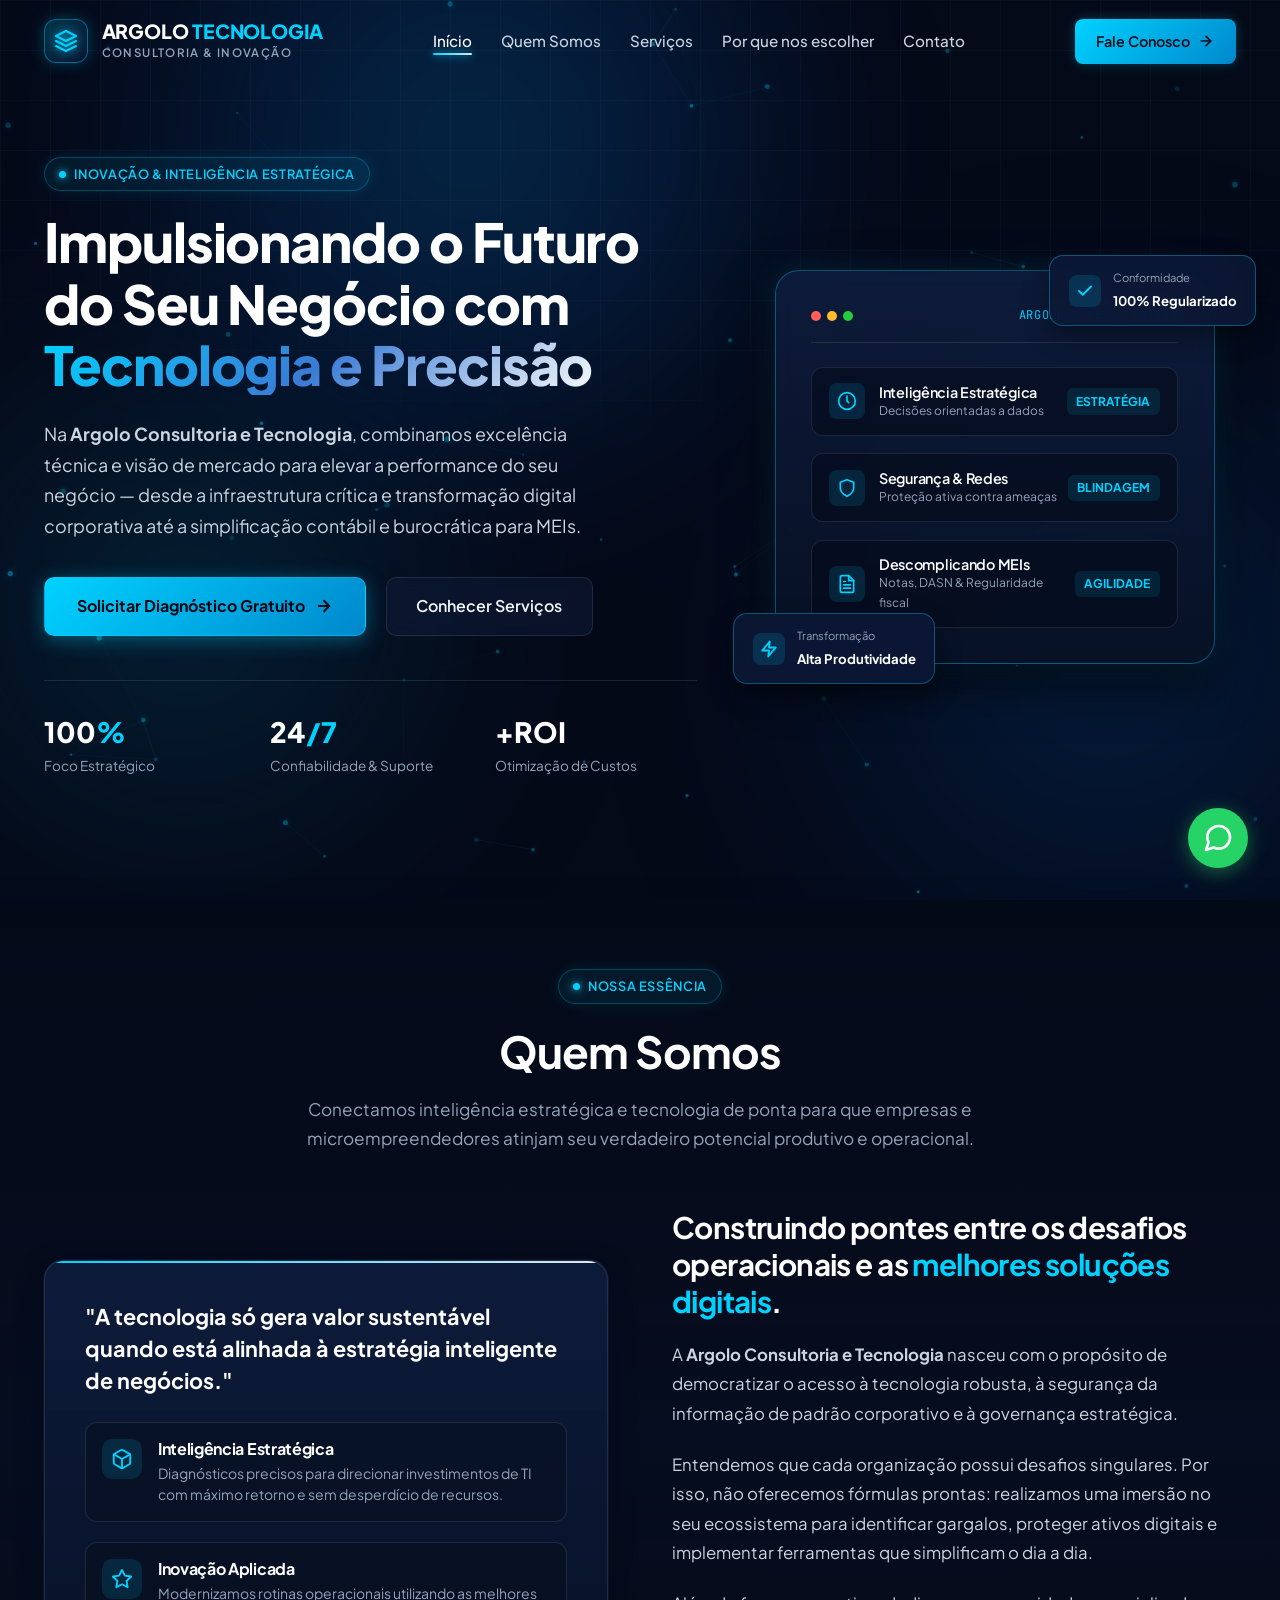
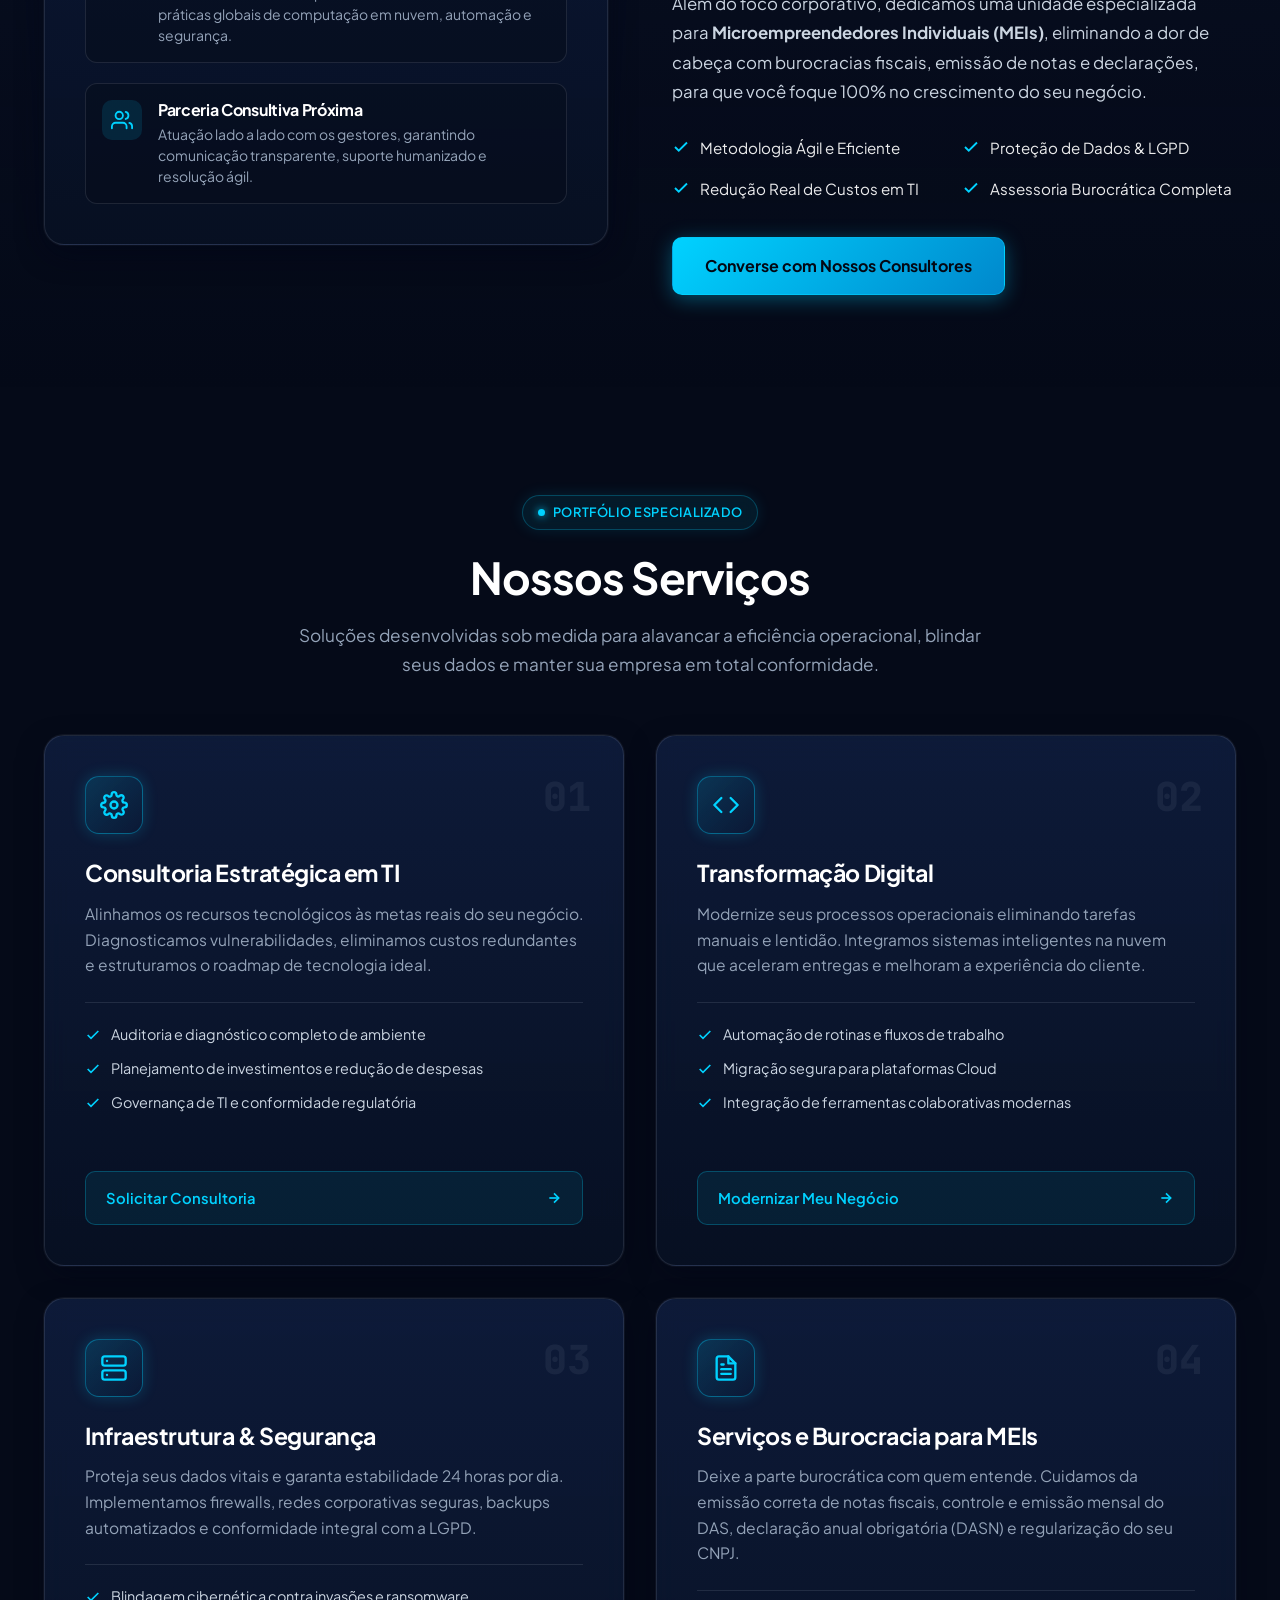
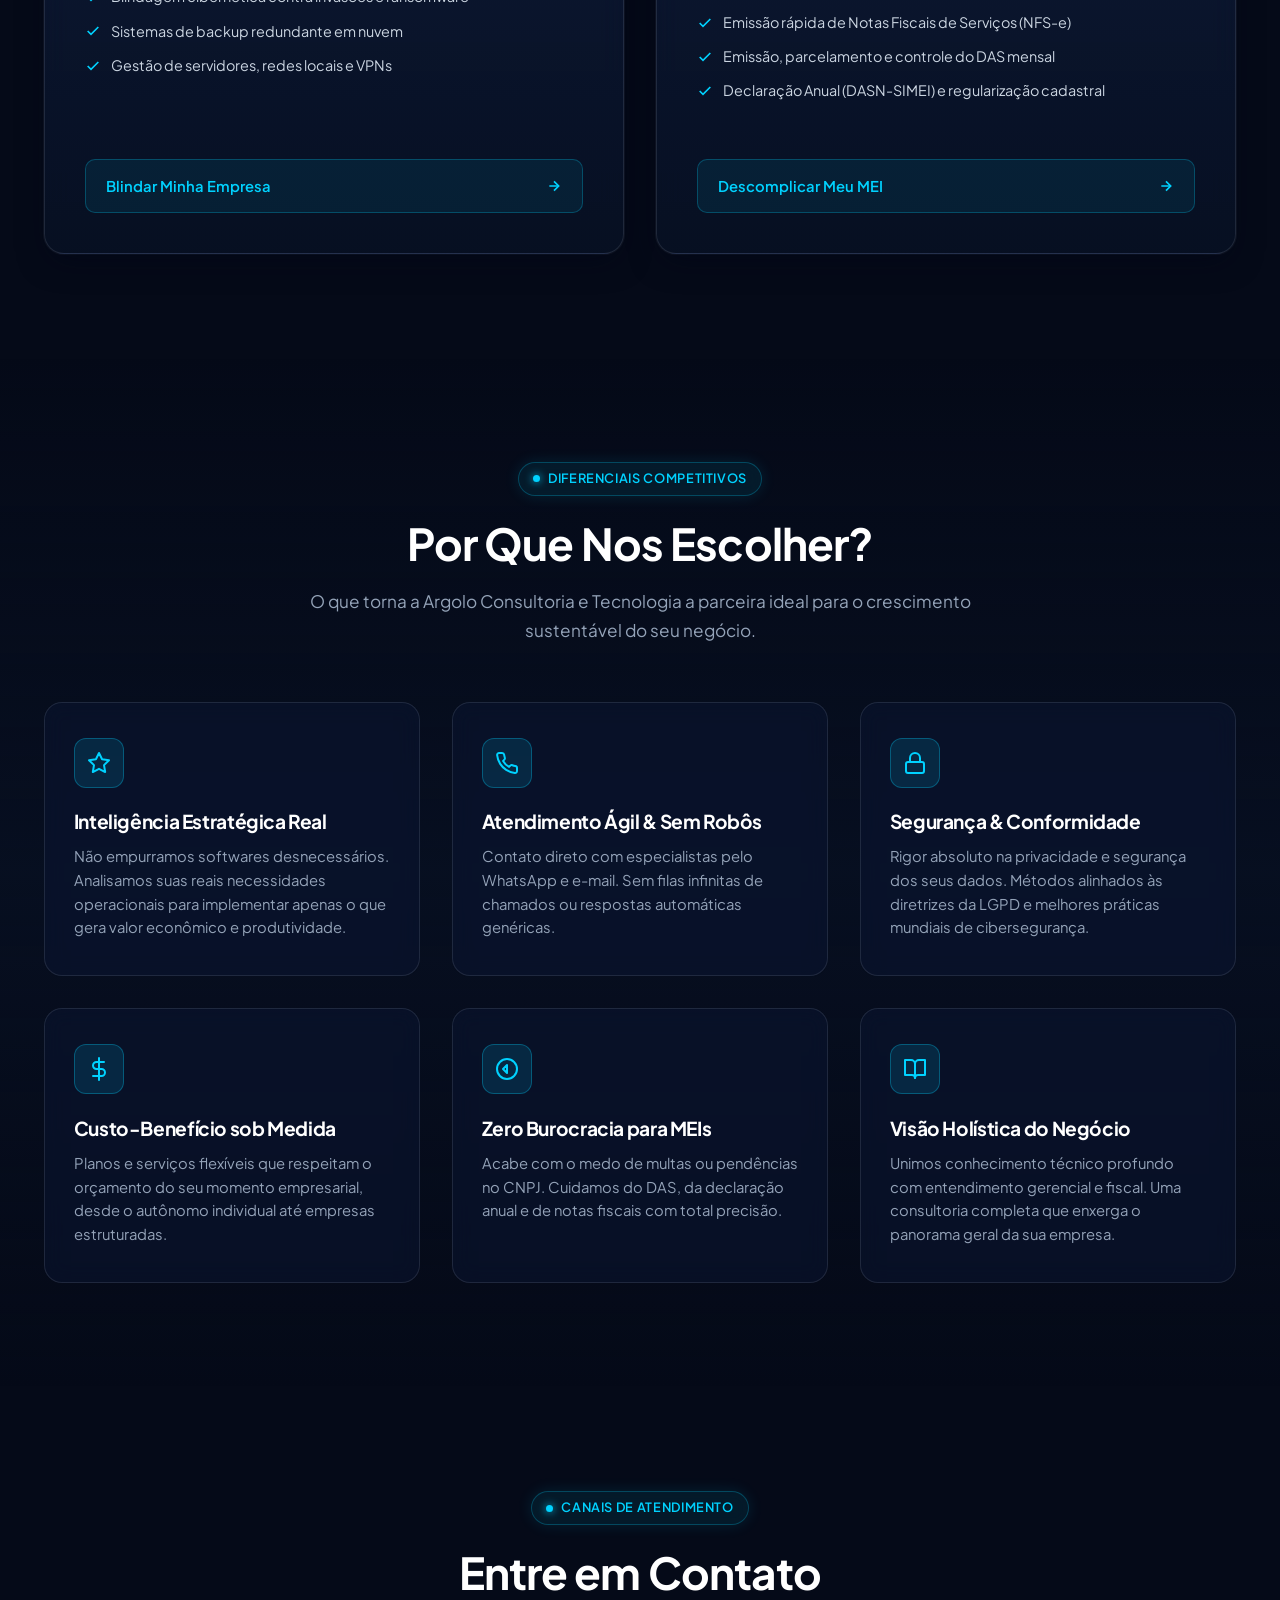
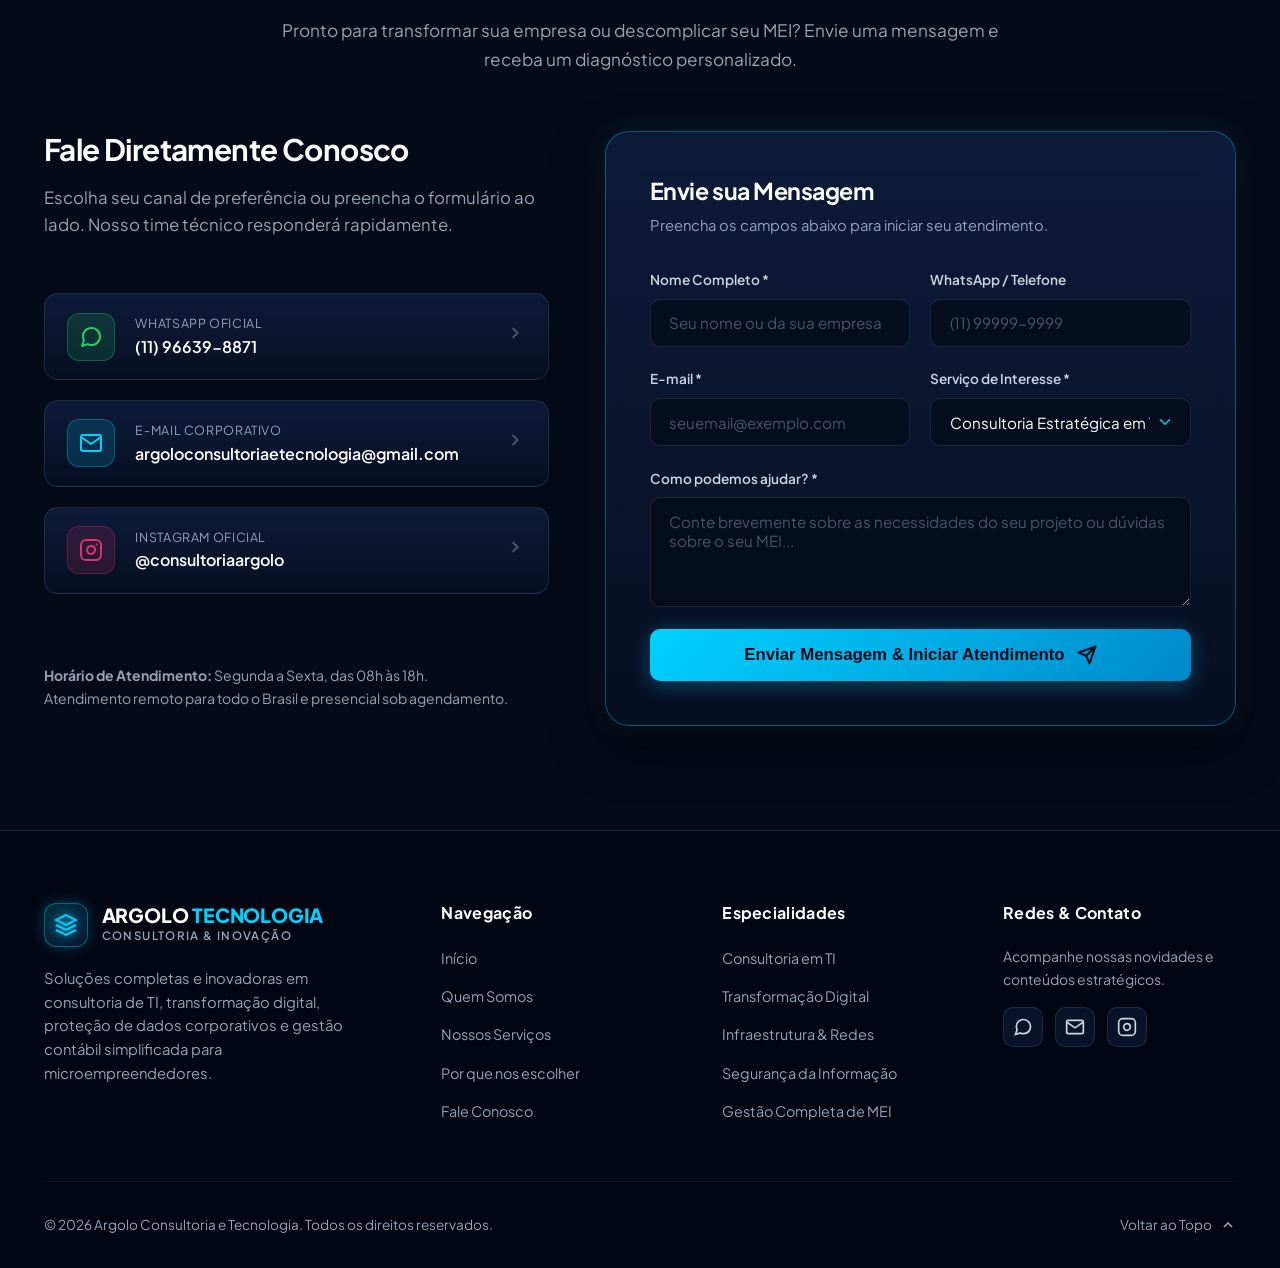
==== index.html @ 8b271895 "Primeira versao do site Argolo" ====
<!DOCTYPE html>
<html lang="pt-BR">
<head>
  <meta charset="UTF-8" />
  <meta name="viewport" content="width=device-width, initial-scale=1.0" />
  <meta http-equiv="X-UA-Compatible" content="ie=edge" />

  <!-- Primary Meta Tags -->
  <title>Argolo Consultoria e Tecnologia | Inovação e Inteligência Estratégica</title>
  <meta name="title" content="Argolo Consultoria e Tecnologia | Inovação e Inteligência Estratégica" />
  <meta name="description" content="Consultoria estratégica em TI, Transformação Digital, Infraestrutura & Segurança e Gestão Completa para MEIs. Soluções tecnológicas de alta performance." />
  <meta name="keywords" content="Argolo Consultoria, Consultoria TI, Transformação Digital, Segurança da Informação, Burocracia MEI, DAS MEI, Emissão de Notas MEI, Suporte TI" />
  <meta name="author" content="Argolo Consultoria e Tecnologia" />
  <meta name="robots" content="index, follow" />

  <!-- Open Graph / Facebook / WhatsApp -->
  <meta property="og:type" content="website" />
  <meta property="og:url" content="https://argoloconsultoria.com.br/" />
  <meta property="og:title" content="Argolo Consultoria e Tecnologia | Inovação e Inteligência Estratégica" />
  <meta property="og:description" content="Soluções inteligentes em TI, segurança, modernização de processos e assessoria para MEIs." />
  <meta property="og:image" content="https://images.unsplash.com/photo-1504384308090-c894fdcc538d?auto=format&fit=crop&w=1200&q=80" />

  <!-- Google Fonts -->
  <link rel="preconnect" href="https://fonts.googleapis.com" />
  <link rel="preconnect" href="https://fonts.gstatic.com" crossorigin />
  <link href="https://fonts.googleapis.com/css2?family=Plus+Jakarta+Sans:wght@300;400;500;600;700;800&family=JetBrains+Mono:wght@400;600&display=swap" rel="stylesheet" />

  <!-- Stylesheet -->
  <link rel="stylesheet" href="css/style.css" />
</head>
<body>

  <!-- Ambient Dynamic Lighting & Interactive Tech Grid -->
  <div class="ambient-bg" aria-hidden="true">
    <div class="ambient-grid"></div>
    <div class="glow-orb glow-orb-1"></div>
    <div class="glow-orb glow-orb-2"></div>
    <div class="glow-orb glow-orb-3"></div>
  </div>

  <!-- Interactive Particles Canvas -->
  <canvas id="tech-canvas" aria-hidden="true"></canvas>

  <!-- ==========================================================================
       Header & Navigation Bar
       ========================================================================== -->
  <header class="site-header" id="header">
    <div class="container nav-container">
      <!-- Brand Logo -->
      <a href="#inicio" class="logo" aria-label="Argolo Consultoria e Tecnologia - Página Inicial">
        <div class="logo-icon-wrapper">
          <svg viewBox="0 0 24 24" fill="none" stroke="currentColor" stroke-width="2" stroke-linecap="round" stroke-linejoin="round">
            <polygon points="12 2 2 7 12 12 22 7 12 2"></polygon>
            <polyline points="2 17 12 22 22 17"></polyline>
            <polyline points="2 12 12 17 22 12"></polyline>
          </svg>
        </div>
        <div class="logo-text-group">
          <span class="logo-title">ARGOLO <span>TECNOLOGIA</span></span>
          <span class="logo-subtitle">Consultoria & Inovação</span>
        </div>
      </a>

      <!-- Desktop & Mobile Navigation Links -->
      <nav aria-label="Navegação Principal">
        <ul class="nav-menu">
          <li><a href="#inicio" class="nav-link active">Início</a></li>
          <li><a href="#quem-somos" class="nav-link">Quem Somos</a></li>
          <li><a href="#servicos" class="nav-link">Serviços</a></li>
          <li><a href="#diferenciais" class="nav-link">Por que nos escolher</a></li>
          <li><a href="#contato" class="nav-link">Contato</a></li>
        </ul>
      </nav>

      <!-- CTA Button in Header -->
      <a href="#contato" class="nav-cta-btn">
        <span>Fale Conosco</span>
        <svg width="16" height="16" viewBox="0 0 24 24" fill="none" stroke="currentColor" stroke-width="2.5" stroke-linecap="round" stroke-linejoin="round">
          <line x1="5" y1="12" x2="19" y2="12"></line>
          <polyline points="12 5 19 12 12 19"></polyline>
        </svg>
      </a>

      <!-- Mobile Hamburger Button -->
      <button class="mobile-toggle" aria-label="Abrir Menu de Navegação" aria-expanded="false">
        <span></span>
        <span></span>
        <span></span>
      </button>
    </div>
  </header>

  <!-- ==========================================================================
       Hero Section
       ========================================================================== -->
  <section class="hero-section" id="inicio">
    <div class="container hero-grid">
      <div class="hero-content reveal">
        <div class="badge">
          <span class="badge-dot"></span>
          <span>Inovação & Inteligência Estratégica</span>
        </div>

        <h1 class="hero-title">
          Impulsionando o Futuro do Seu Negócio com <span class="gradient-text">Tecnologia e Precisão</span>
        </h1>

        <p class="hero-subtitle">
          Na <strong>Argolo Consultoria e Tecnologia</strong>, combinamos excelência técnica e visão de mercado para elevar a performance do seu negócio — desde a infraestrutura crítica e transformação digital corporativa até a simplificação contábil e burocrática para MEIs.
        </p>

        <div class="hero-actions">
          <a href="#contato" class="btn-primary">
            <span>Solicitar Diagnóstico Gratuito</span>
            <svg width="18" height="18" viewBox="0 0 24 24" fill="none" stroke="currentColor" stroke-width="2.5" stroke-linecap="round" stroke-linejoin="round">
              <line x1="5" y1="12" x2="19" y2="12"></line>
              <polyline points="12 5 19 12 12 19"></polyline>
            </svg>
          </a>

          <a href="#servicos" class="btn-secondary">
            <span>Conhecer Serviços</span>
          </a>
        </div>

        <!-- Trust Stats -->
        <div class="hero-stats">
          <div class="stat-item">
            <div class="stat-number">100<span>%</span></div>
            <div class="stat-label">Foco Estratégico</div>
          </div>
          <div class="stat-item">
            <div class="stat-number">24<span>/7</span></div>
            <div class="stat-label">Confiabilidade & Suporte</div>
          </div>
          <div class="stat-item">
            <div class="stat-number">+ROI<span></span></div>
            <div class="stat-label">Otimização de Custos</div>
          </div>
        </div>
      </div>

      <!-- Hero Visual 3D Tech Hologram Card -->
      <div class="hero-visual reveal reveal-delay-2">
        <div class="tech-card-showcase">
          <div class="showcase-header">
            <div class="window-dots">
              <span class="dot-red"></span>
              <span class="dot-yellow"></span>
              <span class="dot-green"></span>
            </div>
            <span class="terminal-title">argolo-core :: active</span>
          </div>

          <div class="showcase-body">
            <!-- Metric 1 -->
            <div class="tech-metric-pill">
              <div class="metric-left">
                <div class="metric-icon">
                  <svg width="20" height="20" viewBox="0 0 24 24" fill="none" stroke="currentColor" stroke-width="2" stroke-linecap="round" stroke-linejoin="round">
                    <circle cx="12" cy="12" r="10"></circle>
                    <polyline points="12 6 12 12 14 14"></polyline>
                  </svg>
                </div>
                <div class="metric-text">
                  <h4>Inteligência Estratégica</h4>
                  <p>Decisões orientadas a dados</p>
                </div>
              </div>
              <span class="metric-tag">ESTRATÉGIA</span>
            </div>

            <!-- Metric 2 -->
            <div class="tech-metric-pill">
              <div class="metric-left">
                <div class="metric-icon">
                  <svg width="20" height="20" viewBox="0 0 24 24" fill="none" stroke="currentColor" stroke-width="2" stroke-linecap="round" stroke-linejoin="round">
                    <path d="M12 22s8-4 8-10V5l-8-3-8 3v7c0 6 8 10 8 10z"></path>
                  </svg>
                </div>
                <div class="metric-text">
                  <h4>Segurança & Redes</h4>
                  <p>Proteção ativa contra ameaças</p>
                </div>
              </div>
              <span class="metric-tag">BLINDAGEM</span>
            </div>

            <!-- Metric 3 -->
            <div class="tech-metric-pill">
              <div class="metric-left">
                <div class="metric-icon">
                  <svg width="20" height="20" viewBox="0 0 24 24" fill="none" stroke="currentColor" stroke-width="2" stroke-linecap="round" stroke-linejoin="round">
                    <path d="M14 2H6a2 2 0 0 0-2 2v16a2 2 0 0 0 2 2h12a2 2 0 0 0 2-2V8z"></path>
                    <polyline points="14 2 14 8 20 8"></polyline>
                    <line x1="16" y1="13" x2="8" y2="13"></line>
                    <line x1="16" y1="17" x2="8" y2="17"></line>
                    <polyline points="10 9 9 9 8 9"></polyline>
                  </svg>
                </div>
                <div class="metric-text">
                  <h4>Descomplicando MEIs</h4>
                  <p>Notas, DASN & Regularidade fiscal</p>
                </div>
              </div>
              <span class="metric-tag">AGILIDADE</span>
            </div>
          </div>
        </div>

        <!-- Floating Badges -->
        <div class="floating-badge floating-badge-1">
          <div class="fb-icon">
            <svg width="18" height="18" viewBox="0 0 24 24" fill="none" stroke="currentColor" stroke-width="2.5" stroke-linecap="round" stroke-linejoin="round">
              <polyline points="20 6 9 17 4 12"></polyline>
            </svg>
          </div>
          <div class="fb-content">
            <p>Conformidade</p>
            <strong>100% Regularizado</strong>
          </div>
        </div>

        <div class="floating-badge floating-badge-2">
          <div class="fb-icon">
            <svg width="18" height="18" viewBox="0 0 24 24" fill="none" stroke="currentColor" stroke-width="2.5" stroke-linecap="round" stroke-linejoin="round">
              <polygon points="13 2 3 14 12 14 11 22 21 10 12 10 13 2"></polygon>
            </svg>
          </div>
          <div class="fb-content">
            <p>Transformação</p>
            <strong>Alta Produtividade</strong>
          </div>
        </div>
      </div>
    </div>
  </section>

  <!-- ==========================================================================
       Section: Quem Somos
       ========================================================================== -->
  <section class="about-section" id="quem-somos">
    <div class="container">
      <div class="section-header reveal">
        <div class="badge">
          <span class="badge-dot"></span>
          <span>Nossa Essência</span>
        </div>
        <h2 class="section-title">Quem Somos</h2>
        <p class="section-desc">
          Conectamos inteligência estratégica e tecnologia de ponta para que empresas e microempreendedores atinjam seu verdadeiro potencial produtivo e operacional.
        </p>
      </div>

      <div class="about-grid">
        <div class="about-visual reveal">
          <div class="about-card-main">
            <p class="about-quote">
              "A tecnologia só gera valor sustentável quando está alinhada à estratégia inteligente de negócios."
            </p>
            <div class="about-pillars">
              <div class="pillar-item">
                <div class="pillar-icon">
                  <svg width="22" height="22" viewBox="0 0 24 24" fill="none" stroke="currentColor" stroke-width="2" stroke-linecap="round" stroke-linejoin="round">
                    <path d="M21 16V8a2 2 0 0 0-1-1.73l-7-4a2 2 0 0 0-2 0l-7 4A2 2 0 0 0 3 8v8a2 2 0 0 0 1 1.73l7 4a2 2 0 0 0 2 0l7-4A2 2 0 0 0 21 16z"></path>
                    <polyline points="3.27 6.96 12 12.01 20.73 6.96"></polyline>
                    <line x1="12" y1="22.08" x2="12" y2="12"></line>
                  </svg>
                </div>
                <div class="pillar-content">
                  <h4>Inteligência Estratégica</h4>
                  <p>Diagnósticos precisos para direcionar investimentos de TI com máximo retorno e sem desperdício de recursos.</p>
                </div>
              </div>

              <div class="pillar-item">
                <div class="pillar-icon">
                  <svg width="22" height="22" viewBox="0 0 24 24" fill="none" stroke="currentColor" stroke-width="2" stroke-linecap="round" stroke-linejoin="round">
                    <polygon points="12 2 15.09 8.26 22 9.27 17 14.14 18.18 21.02 12 17.77 5.82 21.02 7 14.14 2 9.27 8.91 8.26 12 2"></polygon>
                  </svg>
                </div>
                <div class="pillar-content">
                  <h4>Inovação Aplicada</h4>
                  <p>Modernizamos rotinas operacionais utilizando as melhores práticas globais de computação em nuvem, automação e segurança.</p>
                </div>
              </div>

              <div class="pillar-item">
                <div class="pillar-icon">
                  <svg width="22" height="22" viewBox="0 0 24 24" fill="none" stroke="currentColor" stroke-width="2" stroke-linecap="round" stroke-linejoin="round">
                    <path d="M17 21v-2a4 4 0 0 0-4-4H5a4 4 0 0 0-4 4v2"></path>
                    <circle cx="9" cy="7" r="4"></circle>
                    <path d="M23 21v-2a4 4 0 0 0-3-3.87"></path>
                    <path d="M16 3.13a4 4 0 0 1 0 7.75"></path>
                  </svg>
                </div>
                <div class="pillar-content">
                  <h4>Parceria Consultiva Próxima</h4>
                  <p>Atuação lado a lado com os gestores, garantindo comunicação transparente, suporte humanizado e resolução ágil.</p>
                </div>
              </div>
            </div>
          </div>
        </div>

        <div class="about-text reveal reveal-delay-2">
          <h3 style="font-size: 1.85rem; margin-bottom: 1.25rem;">
            Construindo pontes entre os desafios operacionais e as <span class="cyan-text">melhores soluções digitais</span>.
          </h3>
          <p>
            A <strong>Argolo Consultoria e Tecnologia</strong> nasceu com o propósito de democratizar o acesso à tecnologia robusta, à segurança da informação de padrão corporativo e à governança estratégica.
          </p>
          <p>
            Entendemos que cada organização possui desafios singulares. Por isso, não oferecemos fórmulas prontas: realizamos uma imersão no seu ecossistema para identificar gargalos, proteger ativos digitais e implementar ferramentas que simplificam o dia a dia.
          </p>
          <p>
            Além do foco corporativo, dedicamos uma unidade especializada para <strong>Microempreendedores Individuais (MEIs)</strong>, eliminando a dor de cabeça com burocracias fiscais, emissão de notas e declarações, para que você foque 100% no crescimento do seu negócio.
          </p>

          <ul class="about-features-list">
            <li>
              <svg width="18" height="18" viewBox="0 0 24 24" fill="none" stroke="currentColor" stroke-width="2.5">
                <polyline points="20 6 9 17 4 12"></polyline>
              </svg>
              <span>Metodologia Ágil e Eficiente</span>
            </li>
            <li>
              <svg width="18" height="18" viewBox="0 0 24 24" fill="none" stroke="currentColor" stroke-width="2.5">
                <polyline points="20 6 9 17 4 12"></polyline>
              </svg>
              <span>Proteção de Dados & LGPD</span>
            </li>
            <li>
              <svg width="18" height="18" viewBox="0 0 24 24" fill="none" stroke="currentColor" stroke-width="2.5">
                <polyline points="20 6 9 17 4 12"></polyline>
              </svg>
              <span>Redução Real de Custos em TI</span>
            </li>
            <li>
              <svg width="18" height="18" viewBox="0 0 24 24" fill="none" stroke="currentColor" stroke-width="2.5">
                <polyline points="20 6 9 17 4 12"></polyline>
              </svg>
              <span>Assessoria Burocrática Completa</span>
            </li>
          </ul>

          <a href="#contato" class="btn-primary" style="display: inline-flex;">
            <span>Converse com Nossos Consultores</span>
          </a>
        </div>
      </div>
    </div>
  </section>

  <!-- ==========================================================================
       Section: Serviços (4 Cards)
       ========================================================================== -->
  <section class="services-section" id="servicos">
    <div class="container">
      <div class="section-header reveal">
        <div class="badge">
          <span class="badge-dot"></span>
          <span>Portfólio Especializado</span>
        </div>
        <h2 class="section-title">Nossos Serviços</h2>
        <p class="section-desc">
          Soluções desenvolvidas sob medida para alavancar a eficiência operacional, blindar seus dados e manter sua empresa em total conformidade.
        </p>
      </div>

      <div class="services-grid">
        <!-- Card 1: Consultoria Estratégica em TI -->
        <div class="service-card reveal reveal-delay-1">
          <div class="service-card-number">01</div>
          <div class="service-top">
            <div class="service-icon-box">
              <svg width="28" height="28" viewBox="0 0 24 24" fill="none" stroke="currentColor" stroke-width="2" stroke-linecap="round" stroke-linejoin="round">
                <circle cx="12" cy="12" r="3"></circle>
                <path d="M19.4 15a1.65 1.65 0 0 0 .33 1.82l.06.06a2 2 0 0 1 0 2.83 2 2 0 0 1-2.83 0l-.06-.06a1.65 1.65 0 0 0-1.82-.33 1.65 1.65 0 0 0-1 1.51V21a2 2 0 0 1-2 2 2 2 0 0 1-2-2v-.09A1.65 1.65 0 0 0 9 19.4a1.65 1.65 0 0 0-1.82.33l-.06.06a2 2 0 0 1-2.83 0 2 2 0 0 1 0-2.83l.06-.06a1.65 1.65 0 0 0 .33-1.82 1.65 1.65 0 0 0-1.51-1H3a2 2 0 0 1-2-2 2 2 0 0 1 2-2h.09A1.65 1.65 0 0 0 4.6 9a1.65 1.65 0 0 0-.33-1.82l-.06-.06a2 2 0 0 1 0-2.83 2 2 0 0 1 2.83 0l.06.06a1.65 1.65 0 0 0 1.82.33H9a1.65 1.65 0 0 0 1-1.51V3a2 2 0 0 1 2-2 2 2 0 0 1 2 2v.09a1.65 1.65 0 0 0 1 1.51 1.65 1.65 0 0 0 1.82-.33l.06-.06a2 2 0 0 1 2.83 0 2 2 0 0 1 0 2.83l-.06.06a1.65 1.65 0 0 0-.33 1.82V9a1.65 1.65 0 0 0 1.51 1H21a2 2 0 0 1 2 2 2 2 0 0 1-2 2h-.09a1.65 1.65 0 0 0-1.51 1z"></path>
              </svg>
            </div>
            <h3>Consultoria Estratégica em TI</h3>
            <p class="service-summary">
              Alinhamos os recursos tecnológicos às metas reais do seu negócio. Diagnosticamos vulnerabilidades, eliminamos custos redundantes e estruturamos o roadmap de tecnologia ideal.
            </p>
            <ul class="service-bullets">
              <li>
                <svg width="16" height="16" viewBox="0 0 24 24" fill="none" stroke="currentColor" stroke-width="2.5"><polyline points="20 6 9 17 4 12"></polyline></svg>
                <span>Auditoria e diagnóstico completo de ambiente</span>
              </li>
              <li>
                <svg width="16" height="16" viewBox="0 0 24 24" fill="none" stroke="currentColor" stroke-width="2.5"><polyline points="20 6 9 17 4 12"></polyline></svg>
                <span>Planejamento de investimentos e redução de despesas</span>
              </li>
              <li>
                <svg width="16" height="16" viewBox="0 0 24 24" fill="none" stroke="currentColor" stroke-width="2.5"><polyline points="20 6 9 17 4 12"></polyline></svg>
                <span>Governança de TI e conformidade regulatória</span>
              </li>
            </ul>
          </div>
          <a href="https://wa.me/5511966398871?text=Ol%C3%A1%2C%20tenho%20interesse%20na%20Consultoria%20Estrat%C3%A9gica%20em%20TI%20da%20Argolo." target="_blank" rel="noopener noreferrer" class="service-btn">
            <span>Solicitar Consultoria</span>
            <svg width="16" height="16" viewBox="0 0 24 24" fill="none" stroke="currentColor" stroke-width="2.5"><line x1="5" y1="12" x2="19" y2="12"></line><polyline points="12 5 19 12 12 19"></polyline></svg>
          </a>
        </div>

        <!-- Card 2: Transformação Digital -->
        <div class="service-card reveal reveal-delay-2">
          <div class="service-card-number">02</div>
          <div class="service-top">
            <div class="service-icon-box">
              <svg width="28" height="28" viewBox="0 0 24 24" fill="none" stroke="currentColor" stroke-width="2" stroke-linecap="round" stroke-linejoin="round">
                <polyline points="16 18 22 12 16 6"></polyline>
                <polyline points="8 6 2 12 8 18"></polyline>
              </svg>
            </div>
            <h3>Transformação Digital</h3>
            <p class="service-summary">
              Modernize seus processos operacionais eliminando tarefas manuais e lentidão. Integramos sistemas inteligentes na nuvem que aceleram entregas e melhoram a experiência do cliente.
            </p>
            <ul class="service-bullets">
              <li>
                <svg width="16" height="16" viewBox="0 0 24 24" fill="none" stroke="currentColor" stroke-width="2.5"><polyline points="20 6 9 17 4 12"></polyline></svg>
                <span>Automação de rotinas e fluxos de trabalho</span>
              </li>
              <li>
                <svg width="16" height="16" viewBox="0 0 24 24" fill="none" stroke="currentColor" stroke-width="2.5"><polyline points="20 6 9 17 4 12"></polyline></svg>
                <span>Migração segura para plataformas Cloud</span>
              </li>
              <li>
                <svg width="16" height="16" viewBox="0 0 24 24" fill="none" stroke="currentColor" stroke-width="2.5"><polyline points="20 6 9 17 4 12"></polyline></svg>
                <span>Integração de ferramentas colaborativas modernas</span>
              </li>
            </ul>
          </div>
          <a href="https://wa.me/5511966398871?text=Ol%C3%A1%2C%20tenho%20interesse%20em%20Transforma%C3%A7%C3%A3o%20Digital%20com%20a%20Argolo." target="_blank" rel="noopener noreferrer" class="service-btn">
            <span>Modernizar Meu Negócio</span>
            <svg width="16" height="16" viewBox="0 0 24 24" fill="none" stroke="currentColor" stroke-width="2.5"><line x1="5" y1="12" x2="19" y2="12"></line><polyline points="12 5 19 12 12 19"></polyline></svg>
          </a>
        </div>

        <!-- Card 3: Infraestrutura & Segurança -->
        <div class="service-card reveal reveal-delay-3">
          <div class="service-card-number">03</div>
          <div class="service-top">
            <div class="service-icon-box">
              <svg width="28" height="28" viewBox="0 0 24 24" fill="none" stroke="currentColor" stroke-width="2" stroke-linecap="round" stroke-linejoin="round">
                <rect x="2" y="2" width="20" height="8" rx="2" ry="2"></rect>
                <rect x="2" y="14" width="20" height="8" rx="2" ry="2"></rect>
                <line x1="6" y1="6" x2="6.01" y2="6"></line>
                <line x1="6" y1="18" x2="6.01" y2="18"></line>
              </svg>
            </div>
            <h3>Infraestrutura & Segurança</h3>
            <p class="service-summary">
              Proteja seus dados vitais e garanta estabilidade 24 horas por dia. Implementamos firewalls, redes corporativas seguras, backups automatizados e conformidade integral com a LGPD.
            </p>
            <ul class="service-bullets">
              <li>
                <svg width="16" height="16" viewBox="0 0 24 24" fill="none" stroke="currentColor" stroke-width="2.5"><polyline points="20 6 9 17 4 12"></polyline></svg>
                <span>Blindagem cibernética contra invasões e ransomware</span>
              </li>
              <li>
                <svg width="16" height="16" viewBox="0 0 24 24" fill="none" stroke="currentColor" stroke-width="2.5"><polyline points="20 6 9 17 4 12"></polyline></svg>
                <span>Sistemas de backup redundante em nuvem</span>
              </li>
              <li>
                <svg width="16" height="16" viewBox="0 0 24 24" fill="none" stroke="currentColor" stroke-width="2.5"><polyline points="20 6 9 17 4 12"></polyline></svg>
                <span>Gestão de servidores, redes locais e VPNs</span>
              </li>
            </ul>
          </div>
          <a href="https://wa.me/5511966398871?text=Ol%C3%A1%2C%20gostaria%20de%20blindar%20a%20Infraestrutura%20e%20Seguran%C3%A7a%20com%20a%20Argolo." target="_blank" rel="noopener noreferrer" class="service-btn">
            <span>Blindar Minha Empresa</span>
            <svg width="16" height="16" viewBox="0 0 24 24" fill="none" stroke="currentColor" stroke-width="2.5"><line x1="5" y1="12" x2="19" y2="12"></line><polyline points="12 5 19 12 12 19"></polyline></svg>
          </a>
        </div>

        <!-- Card 4: Serviços e Burocracia para MEIs -->
        <div class="service-card reveal reveal-delay-4">
          <div class="service-card-number">04</div>
          <div class="service-top">
            <div class="service-icon-box">
              <svg width="28" height="28" viewBox="0 0 24 24" fill="none" stroke="currentColor" stroke-width="2" stroke-linecap="round" stroke-linejoin="round">
                <path d="M14 2H6a2 2 0 0 0-2 2v16a2 2 0 0 0 2 2h12a2 2 0 0 0 2-2V8z"></path>
                <polyline points="14 2 14 8 20 8"></polyline>
                <line x1="16" y1="13" x2="8" y2="13"></line>
                <line x1="16" y1="17" x2="8" y2="17"></line>
                <polyline points="10 9 9 9 8 9"></polyline>
              </svg>
            </div>
            <h3>Serviços e Burocracia para MEIs</h3>
            <p class="service-summary">
              Deixe a parte burocrática com quem entende. Cuidamos da emissão correta de notas fiscais, controle e emissão mensal do DAS, declaração anual obrigatória (DASN) e regularização do seu CNPJ.
            </p>
            <ul class="service-bullets">
              <li>
                <svg width="16" height="16" viewBox="0 0 24 24" fill="none" stroke="currentColor" stroke-width="2.5"><polyline points="20 6 9 17 4 12"></polyline></svg>
                <span>Emissão rápida de Notas Fiscais de Serviços (NFS-e)</span>
              </li>
              <li>
                <svg width="16" height="16" viewBox="0 0 24 24" fill="none" stroke="currentColor" stroke-width="2.5"><polyline points="20 6 9 17 4 12"></polyline></svg>
                <span>Emissão, parcelamento e controle do DAS mensal</span>
              </li>
              <li>
                <svg width="16" height="16" viewBox="0 0 24 24" fill="none" stroke="currentColor" stroke-width="2.5"><polyline points="20 6 9 17 4 12"></polyline></svg>
                <span>Declaração Anual (DASN-SIMEI) e regularização cadastral</span>
              </li>
            </ul>
          </div>
          <a href="https://wa.me/5511966398871?text=Ol%C3%A1%2C%20preciso%20de%20apoio%20com%20servi%C3%A7os%20e%20burocracia%20para%20MEI." target="_blank" rel="noopener noreferrer" class="service-btn">
            <span>Descomplicar Meu MEI</span>
            <svg width="16" height="16" viewBox="0 0 24 24" fill="none" stroke="currentColor" stroke-width="2.5"><line x1="5" y1="12" x2="19" y2="12"></line><polyline points="12 5 19 12 12 19"></polyline></svg>
          </a>
        </div>
      </div>
    </div>
  </section>

  <!-- ==========================================================================
       Section: Por que nos escolher (Diferenciais)
       ========================================================================== -->
  <section class="why-us-section" id="diferenciais">
    <div class="container">
      <div class="section-header reveal">
        <div class="badge">
          <span class="badge-dot"></span>
          <span>Diferenciais Competitivos</span>
        </div>
        <h2 class="section-title">Por Que Nos Escolher?</h2>
        <p class="section-desc">
          O que torna a Argolo Consultoria e Tecnologia a parceira ideal para o crescimento sustentável do seu negócio.
        </p>
      </div>

      <div class="differentials-grid">
        <!-- Diff 1 -->
        <div class="diff-card reveal reveal-delay-1">
          <div class="diff-icon-circle">
            <svg width="24" height="24" viewBox="0 0 24 24" fill="none" stroke="currentColor" stroke-width="2" stroke-linecap="round" stroke-linejoin="round">
              <path d="M12 2l3.09 6.26L22 9.27l-5 4.87 1.18 6.88L12 17.77l-6.18 3.25L7 14.14 2 9.27l6.91-1.01L12 2z"></path>
            </svg>
          </div>
          <h4>Inteligência Estratégica Real</h4>
          <p>
            Não empurramos softwares desnecessários. Analisamos suas reais necessidades operacionais para implementar apenas o que gera valor econômico e produtividade.
          </p>
        </div>

        <!-- Diff 2 -->
        <div class="diff-card reveal reveal-delay-2">
          <div class="diff-icon-circle">
            <svg width="24" height="24" viewBox="0 0 24 24" fill="none" stroke="currentColor" stroke-width="2" stroke-linecap="round" stroke-linejoin="round">
              <path d="M22 16.92v3a2 2 0 0 1-2.18 2 19.79 19.79 0 0 1-8.63-3.07 19.5 19.5 0 0 1-6-6 19.79 19.79 0 0 1-3.07-8.67A2 2 0 0 1 4.11 2h3a2 2 0 0 1 2 1.72 12.84 12.84 0 0 0 .7 2.81 2 2 0 0 1-.45 2.11L8.09 9.91a16 16 0 0 0 6 6l1.27-1.27a2 2 0 0 1 2.11-.45 12.84 12.84 0 0 0 2.81.7A2 2 0 0 1 22 16.92z"></path>
            </svg>
          </div>
          <h4>Atendimento Ágil & Sem Robôs</h4>
          <p>
            Contato direto com especialistas pelo WhatsApp e e-mail. Sem filas infinitas de chamados ou respostas automáticas genéricas.
          </p>
        </div>

        <!-- Diff 3 -->
        <div class="diff-card reveal reveal-delay-3">
          <div class="diff-icon-circle">
            <svg width="24" height="24" viewBox="0 0 24 24" fill="none" stroke="currentColor" stroke-width="2" stroke-linecap="round" stroke-linejoin="round">
              <rect x="3" y="11" width="18" height="11" rx="2" ry="2"></rect>
              <path d="M7 11V7a5 5 0 0 1 10 0v4"></path>
            </svg>
          </div>
          <h4>Segurança & Conformidade</h4>
          <p>
            Rigor absoluto na privacidade e segurança dos seus dados. Métodos alinhados às diretrizes da LGPD e melhores práticas mundiais de cibersegurança.
          </p>
        </div>

        <!-- Diff 4 -->
        <div class="diff-card reveal reveal-delay-1">
          <div class="diff-icon-circle">
            <svg width="24" height="24" viewBox="0 0 24 24" fill="none" stroke="currentColor" stroke-width="2" stroke-linecap="round" stroke-linejoin="round">
              <line x1="12" y1="1" x2="12" y2="23"></line>
              <path d="M17 5H9.5a3.5 3.5 0 0 0 0 7h5a3.5 3.5 0 0 1 0 7H6"></path>
            </svg>
          </div>
          <h4>Custo-Benefício sob Medida</h4>
          <p>
            Planos e serviços flexíveis que respeitam o orçamento do seu momento empresarial, desde o autônomo individual até empresas estruturadas.
          </p>
        </div>

        <!-- Diff 5 -->
        <div class="diff-card reveal reveal-delay-2">
          <div class="diff-icon-circle">
            <svg width="24" height="24" viewBox="0 0 24 24" fill="none" stroke="currentColor" stroke-width="2" stroke-linecap="round" stroke-linejoin="round">
              <circle cx="12" cy="12" r="10"></circle>
              <polygon points="12 8 8 12 12 16 12 8"></polygon>
            </svg>
          </div>
          <h4>Zero Burocracia para MEIs</h4>
          <p>
            Acabe com o medo de multas ou pendências no CNPJ. Cuidamos do DAS, da declaração anual e de notas fiscais com total precisão.
          </p>
        </div>

        <!-- Diff 6 -->
        <div class="diff-card reveal reveal-delay-3">
          <div class="diff-icon-circle">
            <svg width="24" height="24" viewBox="0 0 24 24" fill="none" stroke="currentColor" stroke-width="2" stroke-linecap="round" stroke-linejoin="round">
              <path d="M2 3h6a4 4 0 0 1 4 4v14a3 3 0 0 0-3-3H2z"></path>
              <path d="M22 3h-6a4 4 0 0 0-4 4v14a3 3 0 0 1 3-3h7z"></path>
            </svg>
          </div>
          <h4>Visão Holística do Negócio</h4>
          <p>
            Unimos conhecimento técnico profundo com entendimento gerencial e fiscal. Uma consultoria completa que enxerga o panorama geral da sua empresa.
          </p>
        </div>
      </div>
    </div>
  </section>

  <!-- ==========================================================================
       Section: Contato
       ========================================================================== -->
  <section class="contact-section" id="contato">
    <div class="container">
      <div class="section-header reveal">
        <div class="badge">
          <span class="badge-dot"></span>
          <span>Canais de Atendimento</span>
        </div>
        <h2 class="section-title">Entre em Contato</h2>
        <p class="section-desc">
          Pronto para transformar sua empresa ou descomplicar seu MEI? Envie uma mensagem e receba um diagnóstico personalizado.
        </p>
      </div>

      <div class="contact-grid">
        <!-- Quick Channels Info Column -->
        <div class="contact-info-col reveal">
          <div class="contact-info-header">
            <h3>Fale Diretamente Conosco</h3>
            <p>
              Escolha seu canal de preferência ou preencha o formulário ao lado. Nosso time técnico responderá rapidamente.
            </p>
          </div>

          <div class="quick-channels-list">
            <!-- WhatsApp -->
            <a href="https://wa.me/5511966398871?text=Ol%C3%A1%2C%20gostaria%20de%20falar%20com%20a%20Argolo%20Consultoria%20e%20Tecnologia." target="_blank" rel="noopener noreferrer" class="quick-channel-card" aria-label="Falar no WhatsApp (11) 96639-8871">
              <div class="channel-icon whatsapp">
                <svg width="24" height="24" viewBox="0 0 24 24" fill="none" stroke="currentColor" stroke-width="2" stroke-linecap="round" stroke-linejoin="round">
                  <path d="M21 11.5a8.38 8.38 0 0 1-.9 3.8 8.5 8.5 0 0 1-7.6 4.7 8.38 8.38 0 0 1-3.8-.9L3 21l1.9-5.7a8.38 8.38 0 0 1-.9-3.8 8.5 8.5 0 0 1 4.7-7.6 8.38 8.38 0 0 1 3.8-.9h.5a8.48 8.48 0 0 1 8 8v.5z"></path>
                </svg>
              </div>
              <div class="channel-details">
                <span>WhatsApp Oficial</span>
                <strong>(11) 96639-8871</strong>
              </div>
              <div class="channel-arrow">
                <svg width="20" height="20" viewBox="0 0 24 24" fill="none" stroke="currentColor" stroke-width="2.5"><polyline points="9 18 15 12 9 6"></polyline></svg>
              </div>
            </a>

            <!-- E-mail -->
            <a href="mailto:argoloconsultoriaetecnologia@gmail.com" class="quick-channel-card" aria-label="Enviar E-mail para argoloconsultoriaetecnologia@gmail.com">
              <div class="channel-icon email">
                <svg width="24" height="24" viewBox="0 0 24 24" fill="none" stroke="currentColor" stroke-width="2" stroke-linecap="round" stroke-linejoin="round">
                  <path d="M4 4h16c1.1 0 2 .9 2 2v12c0 1.1-.9 2-2 2H4c-1.1 0-2-.9-2-2V6c0-1.1.9-2 2-2z"></path>
                  <polyline points="22,6 12,13 2,6"></polyline>
                </svg>
              </div>
              <div class="channel-details">
                <span>E-mail Corporativo</span>
                <strong>argoloconsultoriaetecnologia@gmail.com</strong>
              </div>
              <div class="channel-arrow">
                <svg width="20" height="20" viewBox="0 0 24 24" fill="none" stroke="currentColor" stroke-width="2.5"><polyline points="9 18 15 12 9 6"></polyline></svg>
              </div>
            </a>

            <!-- Instagram -->
            <a href="https://instagram.com/consultoriaargolo" target="_blank" rel="noopener noreferrer" class="quick-channel-card" aria-label="Seguir no Instagram @consultoriaargolo">
              <div class="channel-icon instagram">
                <svg width="24" height="24" viewBox="0 0 24 24" fill="none" stroke="currentColor" stroke-width="2" stroke-linecap="round" stroke-linejoin="round">
                  <rect x="2" y="2" width="20" height="20" rx="5" ry="5"></rect>
                  <path d="M16 11.37A4 4 0 1 1 12.63 8 4 4 0 0 1 16 11.37z"></path>
                  <line x1="17.5" y1="6.5" x2="17.51" y2="6.5"></line>
                </svg>
              </div>
              <div class="channel-details">
                <span>Instagram Oficial</span>
                <strong>@consultoriaargolo</strong>
              </div>
              <div class="channel-arrow">
                <svg width="20" height="20" viewBox="0 0 24 24" fill="none" stroke="currentColor" stroke-width="2.5"><polyline points="9 18 15 12 9 6"></polyline></svg>
              </div>
            </a>
          </div>

          <div style="font-size: 0.875rem; color: var(--silver-muted); padding: 1rem 0;">
            <p><strong>Horário de Atendimento:</strong> Segunda a Sexta, das 08h às 18h.</p>
            <p>Atendimento remoto para todo o Brasil e presencial sob agendamento.</p>
          </div>
        </div>

        <!-- Interactive Form Column -->
        <div class="contact-form-wrapper reveal reveal-delay-2">
          <h3 class="form-title">Envie sua Mensagem</h3>
          <p class="form-subtitle">Preencha os campos abaixo para iniciar seu atendimento.</p>

          <form id="contact-form" novalidate>
            <div class="form-row">
              <div class="form-group">
                <label for="nome">Nome Completo *</label>
                <input type="text" id="nome" class="form-control" placeholder="Seu nome ou da sua empresa" required />
              </div>

              <div class="form-group">
                <label for="telefone">WhatsApp / Telefone</label>
                <input type="tel" id="telefone" class="form-control" placeholder="(11) 99999-9999" />
              </div>
            </div>

            <div class="form-row">
              <div class="form-group">
                <label for="email">E-mail *</label>
                <input type="email" id="email" class="form-control" placeholder="seuemail@exemplo.com" required />
              </div>

              <div class="form-group">
                <label for="servico">Serviço de Interesse *</label>
                <select id="servico" class="form-control" required>
                  <option value="Consultoria Estratégica em TI">Consultoria Estratégica em TI</option>
                  <option value="Transformação Digital">Transformação Digital</option>
                  <option value="Infraestrutura & Segurança">Infraestrutura & Segurança</option>
                  <option value="Serviços e Burocracia para MEIs">Serviços e Burocracia para MEIs</option>
                  <option value="Outros Assuntos">Outro / Dúvida Geral</option>
                </select>
              </div>
            </div>

            <div class="form-group">
              <label for="mensagem">Como podemos ajudar? *</label>
              <textarea id="mensagem" class="form-control" placeholder="Conte brevemente sobre as necessidades do seu projeto ou dúvidas sobre o seu MEI..." required></textarea>
            </div>

            <button type="submit" class="btn-submit">
              <span>Enviar Mensagem & Iniciar Atendimento</span>
              <svg width="20" height="20" viewBox="0 0 24 24" fill="none" stroke="currentColor" stroke-width="2.5" stroke-linecap="round" stroke-linejoin="round">
                <line x1="22" y1="2" x2="11" y2="13"></line>
                <polygon points="22 2 15 22 11 13 2 9 22 2"></polygon>
              </svg>
            </button>

            <!-- Dynamic Feedback message container -->
            <div id="form-status" class="form-status"></div>
          </form>
        </div>
      </div>
    </div>
  </section>

  <!-- ==========================================================================
       Footer
       ========================================================================== -->
  <footer class="site-footer">
    <div class="container">
      <div class="footer-top">
        <div class="footer-brand">
          <a href="#inicio" class="logo">
            <div class="logo-icon-wrapper">
              <svg viewBox="0 0 24 24" fill="none" stroke="currentColor" stroke-width="2">
                <polygon points="12 2 2 7 12 12 22 7 12 2"></polygon>
                <polyline points="2 17 12 22 22 17"></polyline>
                <polyline points="2 12 12 17 22 12"></polyline>
              </svg>
            </div>
            <div class="logo-text-group">
              <span class="logo-title">ARGOLO <span>TECNOLOGIA</span></span>
              <span class="logo-subtitle">Consultoria & Inovação</span>
            </div>
          </a>
          <p>
            Soluções completas e inovadoras em consultoria de TI, transformação digital, proteção de dados corporativos e gestão contábil simplificada para microempreendedores.
          </p>
        </div>

        <div class="footer-col">
          <h5>Navegação</h5>
          <ul class="footer-links">
            <li><a href="#inicio">Início</a></li>
            <li><a href="#quem-somos">Quem Somos</a></li>
            <li><a href="#servicos">Nossos Serviços</a></li>
            <li><a href="#diferenciais">Por que nos escolher</a></li>
            <li><a href="#contato">Fale Conosco</a></li>
          </ul>
        </div>

        <div class="footer-col">
          <h5>Especialidades</h5>
          <ul class="footer-links">
            <li><a href="#servicos">Consultoria em TI</a></li>
            <li><a href="#servicos">Transformação Digital</a></li>
            <li><a href="#servicos">Infraestrutura & Redes</a></li>
            <li><a href="#servicos">Segurança da Informação</a></li>
            <li><a href="#servicos">Gestão Completa de MEI</a></li>
          </ul>
        </div>

        <div class="footer-col">
          <h5>Redes & Contato</h5>
          <p style="font-size: 0.875rem; color: var(--silver-muted); margin-bottom: 1rem;">
            Acompanhe nossas novidades e conteúdos estratégicos.
          </p>
          <div class="footer-socials">
            <a href="https://wa.me/5511966398871" target="_blank" rel="noopener noreferrer" class="social-btn" title="WhatsApp">
              <svg width="20" height="20" viewBox="0 0 24 24" fill="none" stroke="currentColor" stroke-width="2">
                <path d="M21 11.5a8.38 8.38 0 0 1-.9 3.8 8.5 8.5 0 0 1-7.6 4.7 8.38 8.38 0 0 1-3.8-.9L3 21l1.9-5.7a8.38 8.38 0 0 1-.9-3.8 8.5 8.5 0 0 1 4.7-7.6 8.38 8.38 0 0 1 3.8-.9h.5a8.48 8.48 0 0 1 8 8v.5z"></path>
              </svg>
            </a>
            <a href="mailto:argoloconsultoriaetecnologia@gmail.com" class="social-btn" title="E-mail">
              <svg width="20" height="20" viewBox="0 0 24 24" fill="none" stroke="currentColor" stroke-width="2">
                <path d="M4 4h16c1.1 0 2 .9 2 2v12c0 1.1-.9 2-2 2H4c-1.1 0-2-.9-2-2V6c0-1.1.9-2 2-2z"></path>
                <polyline points="22,6 12,13 2,6"></polyline>
              </svg>
            </a>
            <a href="https://instagram.com/consultoriaargolo" target="_blank" rel="noopener noreferrer" class="social-btn" title="Instagram">
              <svg width="20" height="20" viewBox="0 0 24 24" fill="none" stroke="currentColor" stroke-width="2">
                <rect x="2" y="2" width="20" height="20" rx="5" ry="5"></rect>
                <path d="M16 11.37A4 4 0 1 1 12.63 8 4 4 0 0 1 16 11.37z"></path>
                <line x1="17.5" y1="6.5" x2="17.51" y2="6.5"></line>
              </svg>
            </a>
          </div>
        </div>
      </div>

      <div class="footer-bottom">
        <p>&copy; <span id="current-year">2026</span> Argolo Consultoria e Tecnologia. Todos os direitos reservados.</p>
        <a href="#inicio" class="back-to-top">
          <span>Voltar ao Topo</span>
          <svg width="16" height="16" viewBox="0 0 24 24" fill="none" stroke="currentColor" stroke-width="2.5"><polyline points="18 15 12 9 6 15"></polyline></svg>
        </a>
      </div>
    </div>
  </footer>

  <!-- ==========================================================================
       Floating Action Button (WhatsApp)
       ========================================================================== -->
  <a href="https://wa.me/5511966398871?text=Ol%C3%A1%2C%20estou%20no%20site%20da%20Argolo%20Consultoria%20e%20Tecnologia%20e%20gostaria%20de%20um%20atendimento." target="_blank" rel="noopener noreferrer" class="floating-whatsapp" aria-label="Falar agora pelo WhatsApp">
    <span class="floating-whatsapp-tooltip">Falar pelo WhatsApp</span>
    <svg viewBox="0 0 24 24" fill="none" stroke="currentColor" stroke-width="2" stroke-linecap="round" stroke-linejoin="round">
      <path d="M21 11.5a8.38 8.38 0 0 1-.9 3.8 8.5 8.5 0 0 1-7.6 4.7 8.38 8.38 0 0 1-3.8-.9L3 21l1.9-5.7a8.38 8.38 0 0 1-.9-3.8 8.5 8.5 0 0 1 4.7-7.6 8.38 8.38 0 0 1 3.8-.9h.5a8.48 8.48 0 0 1 8 8v.5z"></path>
    </svg>
  </a>

  <!-- Main JavaScript File -->
  <script src="js/main.js"></script>
</body>
</html>
---- css/style.css ----
/* ==========================================================================
   Argolo Consultoria e Tecnologia - Design System & Modern Tech Styles
   Palette: Deep Navy Blue, Bright Cyan, Metallic Silver, Pure White
   ========================================================================== */

:root {
  /* Color Palette */
  --bg-darkest: #050a18;
  --bg-primary: #081124;
  --bg-secondary: #0c1836;
  --bg-surface: rgba(15, 28, 59, 0.65);
  --bg-surface-hover: rgba(22, 40, 82, 0.85);
  
  --cyan-primary: #00d2ff;
  --cyan-glow: #00f2fe;
  --cyan-deep: #0099cc;
  --cyan-rgb: 0, 210, 255;
  
  --silver-light: #f1f5f9;
  --silver-base: #cbd5e1;
  --silver-muted: #94a3b8;
  --silver-dark: #475569;
  --silver-border: rgba(203, 213, 225, 0.12);
  --silver-border-bright: rgba(0, 210, 255, 0.35);
  
  --white: #ffffff;
  --white-soft: rgba(255, 255, 255, 0.92);

  /* Gradients */
  --grad-cyan-silver: linear-gradient(135deg, #00d2ff 0%, #e2e8f0 100%);
  --grad-tech: linear-gradient(135deg, #00d2ff 0%, #3a7bd5 50%, #f8fafc 100%);
  --grad-card: linear-gradient(180deg, rgba(17, 34, 71, 0.7) 0%, rgba(8, 17, 36, 0.85) 100%);
  --grad-btn: linear-gradient(135deg, #00d2ff 0%, #0088cc 100%);
  --grad-btn-hover: linear-gradient(135deg, #33dcff 0%, #00a2f5 100%);

  /* Shadows */
  --shadow-glow-cyan: 0 0 25px rgba(0, 210, 255, 0.3);
  --shadow-glow-cyan-sm: 0 0 12px rgba(0, 210, 255, 0.25);
  --shadow-glow-cyan-lg: 0 0 45px rgba(0, 210, 255, 0.45);
  --shadow-card: 0 10px 30px -5px rgba(2, 6, 23, 0.7), 0 0 1px 1px rgba(203, 213, 225, 0.08);

  /* Typography */
  --font-sans: 'Plus Jakarta Sans', 'Inter', -apple-system, BlinkMacSystemFont, 'Segoe UI', Roboto, sans-serif;
  --font-mono: 'JetBrains Mono', 'Fira Code', monospace;

  /* Transitions */
  --transition-fast: 0.2s cubic-bezier(0.4, 0, 0.2, 1);
  --transition-normal: 0.3s cubic-bezier(0.4, 0, 0.2, 1);
  --transition-bounce: 0.4s cubic-bezier(0.34, 1.56, 0.64, 1);
}

/* Base Reset & Box Sizing */
*, *::before, *::after {
  box-sizing: border-box;
  margin: 0;
  padding: 0;
}

html {
  scroll-behavior: smooth;
  font-size: 16px;
  color-scheme: dark;
}

body {
  font-family: var(--font-sans);
  background-color: var(--bg-darkest);
  color: var(--silver-base);
  line-height: 1.65;
  overflow-x: hidden;
  position: relative;
  min-height: 100vh;
  -webkit-font-smoothing: antialiased;
}

/* Selection */
::selection {
  background: rgba(0, 210, 255, 0.3);
  color: var(--white);
}

/* Global Container */
.container {
  width: 100%;
  max-width: 1240px;
  margin-left: auto;
  margin-right: auto;
  padding-left: 1.5rem;
  padding-right: 1.5rem;
}

/* Background Cyber Grid & Glow */
.ambient-bg {
  position: fixed;
  top: 0;
  left: 0;
  width: 100%;
  height: 100%;
  pointer-events: none;
  z-index: 0;
  overflow: hidden;
}

.ambient-grid {
  position: absolute;
  inset: 0;
  background-size: 50px 50px;
  background-image: 
    linear-gradient(to right, rgba(203, 213, 225, 0.03) 1px, transparent 1px),
    linear-gradient(to bottom, rgba(203, 213, 225, 0.03) 1px, transparent 1px);
  mask-image: radial-gradient(ellipse 80% 50% at 50% 0%, #000 70%, transparent 100%);
  -webkit-mask-image: radial-gradient(ellipse 80% 50% at 50% 0%, #000 70%, transparent 100%);
}

.glow-orb {
  position: absolute;
  border-radius: 50%;
  filter: blur(120px);
  opacity: 0.18;
  pointer-events: none;
  animation: floatOrb 18s ease-in-out infinite alternate;
}

.glow-orb-1 {
  top: -15%;
  left: 15%;
  width: 550px;
  height: 550px;
  background: radial-gradient(circle, #00d2ff 0%, #0055ff 70%, transparent 100%);
}

.glow-orb-2 {
  top: 40%;
  right: -10%;
  width: 600px;
  height: 600px;
  background: radial-gradient(circle, #0088ff 0%, #002266 70%, transparent 100%);
  animation-delay: -6s;
}

.glow-orb-3 {
  bottom: 5%;
  left: -5%;
  width: 500px;
  height: 500px;
  background: radial-gradient(circle, #00d2ff 0%, #0a1e4a 70%, transparent 100%);
  animation-delay: -12s;
}

@keyframes floatOrb {
  0% { transform: translate(0, 0) scale(1); }
  50% { transform: translate(40px, 30px) scale(1.08); }
  100% { transform: translate(-30px, 50px) scale(0.95); }
}

/* Interactive Particle Canvas */
#tech-canvas {
  position: fixed;
  top: 0;
  left: 0;
  width: 100%;
  height: 100%;
  pointer-events: none;
  z-index: 1;
  opacity: 0.6;
}

/* Typography Helpers */
h1, h2, h3, h4, h5, h6 {
  color: var(--white);
  font-weight: 700;
  line-height: 1.25;
  letter-spacing: -0.02em;
}

.gradient-text {
  background: var(--grad-tech);
  -webkit-background-clip: text;
  -webkit-text-fill-color: transparent;
  display: inline-block;
}

.cyan-text {
  color: var(--cyan-primary);
}

.silver-text {
  color: var(--silver-base);
}

/* Badge / Pills */
.badge {
  display: inline-flex;
  align-items: center;
  gap: 0.5rem;
  padding: 0.35rem 0.9rem;
  font-size: 0.8rem;
  font-weight: 600;
  letter-spacing: 0.05em;
  text-transform: uppercase;
  color: var(--cyan-primary);
  background: rgba(0, 210, 255, 0.08);
  border: 1px solid rgba(0, 210, 255, 0.25);
  border-radius: 9999px;
  backdrop-filter: blur(8px);
  box-shadow: 0 0 15px rgba(0, 210, 255, 0.12);
  margin-bottom: 1.25rem;
}

.badge-dot {
  width: 7px;
  height: 7px;
  background-color: var(--cyan-primary);
  border-radius: 50%;
  box-shadow: 0 0 8px var(--cyan-primary);
  animation: pulseDot 2s ease-in-out infinite;
}

@keyframes pulseDot {
  0%, 100% { transform: scale(1); opacity: 1; }
  50% { transform: scale(1.4); opacity: 0.6; }
}

/* Section Header Structure */
.section-header {
  text-align: center;
  max-width: 720px;
  margin: 0 auto 3.5rem auto;
}

.section-title {
  font-size: clamp(2rem, 3.5vw, 2.75rem);
  margin-bottom: 1rem;
}

.section-desc {
  font-size: 1.075rem;
  color: var(--silver-muted);
  line-height: 1.7;
}

/* ==========================================================================
   Header & Navigation
   ========================================================================== */
.site-header {
  position: fixed;
  top: 0;
  left: 0;
  width: 100%;
  z-index: 1000;
  transition: all var(--transition-normal);
  padding: 1.2rem 0;
}

.site-header.scrolled {
  background: rgba(5, 10, 24, 0.85);
  backdrop-filter: blur(16px);
  -webkit-backdrop-filter: blur(16px);
  border-bottom: 1px solid var(--silver-border);
  padding: 0.8rem 0;
  box-shadow: 0 8px 30px rgba(0, 0, 0, 0.4);
}

.nav-container {
  display: flex;
  align-items: center;
  justify-content: space-between;
}

/* Logo */
.logo {
  display: flex;
  align-items: center;
  gap: 0.85rem;
  text-decoration: none;
  color: var(--white);
  transition: transform var(--transition-fast);
}

.logo:hover {
  transform: translateY(-1px);
}

.logo-icon-wrapper {
  position: relative;
  width: 44px;
  height: 44px;
  display: flex;
  align-items: center;
  justify-content: center;
  background: linear-gradient(135deg, rgba(0, 210, 255, 0.2) 0%, rgba(12, 24, 54, 0.8) 100%);
  border: 1px solid rgba(0, 210, 255, 0.4);
  border-radius: 12px;
  box-shadow: 0 0 16px rgba(0, 210, 255, 0.25);
  overflow: hidden;
}

.logo-icon-wrapper svg {
  width: 24px;
  height: 24px;
  stroke: var(--cyan-primary);
  filter: drop-shadow(0 0 6px var(--cyan-primary));
}

.logo-text-group {
  display: flex;
  flex-direction: column;
}

.logo-title {
  font-size: 1.22rem;
  font-weight: 800;
  letter-spacing: -0.01em;
  color: var(--white);
  line-height: 1.1;
}

.logo-title span {
  color: var(--cyan-primary);
}

.logo-subtitle {
  font-size: 0.72rem;
  font-weight: 600;
  letter-spacing: 0.12em;
  text-transform: uppercase;
  color: var(--silver-muted);
}

/* Navigation Links */
.nav-menu {
  display: flex;
  align-items: center;
  list-style: none;
  gap: 1.8rem;
}

.nav-link {
  text-decoration: none;
  color: var(--silver-base);
  font-size: 0.95rem;
  font-weight: 500;
  transition: color var(--transition-fast);
  position: relative;
  padding: 0.3rem 0;
}

.nav-link::after {
  content: '';
  position: absolute;
  bottom: 0;
  left: 0;
  width: 0;
  height: 2px;
  background: var(--grad-cyan-silver);
  transition: width var(--transition-fast);
  border-radius: 2px;
  box-shadow: 0 0 8px var(--cyan-primary);
}

.nav-link:hover,
.nav-link.active {
  color: var(--white);
}

.nav-link:hover::after,
.nav-link.active::after {
  width: 100%;
}

.nav-cta-btn {
  display: inline-flex;
  align-items: center;
  gap: 0.5rem;
  padding: 0.65rem 1.35rem;
  font-size: 0.9rem;
  font-weight: 600;
  color: var(--bg-darkest);
  background: var(--grad-btn);
  border: none;
  border-radius: 8px;
  text-decoration: none;
  transition: all var(--transition-fast);
  box-shadow: var(--shadow-glow-cyan-sm);
  cursor: pointer;
}

.nav-cta-btn:hover {
  background: var(--grad-btn-hover);
  box-shadow: var(--shadow-glow-cyan);
  transform: translateY(-2px);
}

/* Hamburger Mobile Toggle */
.mobile-toggle {
  display: none;
  background: transparent;
  border: none;
  cursor: pointer;
  padding: 0.5rem;
  z-index: 1001;
}

.mobile-toggle span {
  display: block;
  width: 26px;
  height: 2.5px;
  background-color: var(--silver-light);
  margin: 5px 0;
  border-radius: 4px;
  transition: all var(--transition-normal);
}

.mobile-toggle.active span:nth-child(1) {
  transform: rotate(45deg) translate(5px, 5px);
}

.mobile-toggle.active span:nth-child(2) {
  opacity: 0;
}

.mobile-toggle.active span:nth-child(3) {
  transform: rotate(-45deg) translate(6px, -6px);
}

/* ==========================================================================
   Hero Section
   ========================================================================== */
.hero-section {
  position: relative;
  z-index: 2;
  padding-top: calc(85px + 4.5rem);
  padding-bottom: 6rem;
  overflow: hidden;
}

.hero-grid {
  display: grid;
  grid-template-columns: 1.15fr 0.85fr;
  align-items: center;
  gap: 3.5rem;
}

.hero-content {
  position: relative;
}

.hero-title {
  font-size: clamp(2.4rem, 4.2vw, 3.75rem);
  font-weight: 800;
  line-height: 1.14;
  margin-bottom: 1.5rem;
}

.hero-subtitle {
  font-size: clamp(1.05rem, 1.4vw, 1.25rem);
  color: var(--silver-base);
  margin-bottom: 2.25rem;
  line-height: 1.7;
  max-width: 580px;
}

.hero-actions {
  display: flex;
  align-items: center;
  gap: 1.2rem;
  flex-wrap: wrap;
  margin-bottom: 2.75rem;
}

.btn-primary {
  display: inline-flex;
  align-items: center;
  justify-content: center;
  gap: 0.65rem;
  padding: 0.95rem 2rem;
  font-size: 1rem;
  font-weight: 700;
  color: #030814;
  background: var(--grad-btn);
  border: 1px solid rgba(0, 210, 255, 0.4);
  border-radius: 10px;
  text-decoration: none;
  cursor: pointer;
  transition: all var(--transition-fast);
  box-shadow: 0 4px 20px rgba(0, 210, 255, 0.35);
}

.btn-primary:hover {
  background: var(--grad-btn-hover);
  transform: translateY(-2px);
  box-shadow: 0 8px 30px rgba(0, 210, 255, 0.5);
}

.btn-primary svg {
  transition: transform var(--transition-fast);
}

.btn-primary:hover svg {
  transform: translateX(4px);
}

.btn-secondary {
  display: inline-flex;
  align-items: center;
  justify-content: center;
  gap: 0.65rem;
  padding: 0.95rem 1.85rem;
  font-size: 1rem;
  font-weight: 600;
  color: var(--silver-light);
  background: rgba(15, 28, 59, 0.5);
  border: 1px solid var(--silver-border);
  border-radius: 10px;
  text-decoration: none;
  cursor: pointer;
  backdrop-filter: blur(8px);
  transition: all var(--transition-fast);
}

.btn-secondary:hover {
  background: rgba(22, 40, 82, 0.7);
  border-color: rgba(0, 210, 255, 0.4);
  color: var(--white);
  transform: translateY(-2px);
}

/* Quick Trust Metrics in Hero */
.hero-stats {
  display: grid;
  grid-template-columns: repeat(3, 1fr);
  gap: 1.5rem;
  padding-top: 1.75rem;
  border-top: 1px solid var(--silver-border);
}

.stat-item {
  display: flex;
  flex-direction: column;
}

.stat-number {
  font-size: 1.75rem;
  font-weight: 800;
  color: var(--white);
  font-family: var(--font-sans);
}

.stat-number span {
  color: var(--cyan-primary);
}

.stat-label {
  font-size: 0.85rem;
  color: var(--silver-muted);
}

/* Hero Visual Art (3D Tech Display) */
.hero-visual {
  position: relative;
  display: flex;
  justify-content: center;
  align-items: center;
}

.tech-card-showcase {
  position: relative;
  width: 100%;
  max-width: 440px;
  background: var(--grad-card);
  border: 1px solid var(--silver-border-bright);
  border-radius: 24px;
  padding: 2.2rem;
  box-shadow: 0 20px 50px rgba(0, 0, 0, 0.6), 0 0 30px rgba(0, 210, 255, 0.15);
  backdrop-filter: blur(16px);
  animation: floatCard 6s ease-in-out infinite alternate;
}

@keyframes floatCard {
  0% { transform: translateY(0); }
  100% { transform: translateY(-12px); }
}

.showcase-header {
  display: flex;
  align-items: center;
  justify-content: space-between;
  margin-bottom: 1.5rem;
  padding-bottom: 1rem;
  border-bottom: 1px solid var(--silver-border);
}

.window-dots {
  display: flex;
  gap: 6px;
}

.window-dots span {
  width: 10px;
  height: 10px;
  border-radius: 50%;
}

.dot-red { background: #ff5f56; }
.dot-yellow { background: #ffbd2e; }
.dot-green { background: #27c93f; }

.terminal-title {
  font-size: 0.75rem;
  font-family: var(--font-mono);
  color: var(--cyan-primary);
  text-transform: uppercase;
  letter-spacing: 0.05em;
}

.showcase-body {
  display: flex;
  flex-direction: column;
  gap: 1.1rem;
}

.tech-metric-pill {
  display: flex;
  align-items: center;
  justify-content: space-between;
  padding: 0.9rem 1.1rem;
  background: rgba(6, 12, 28, 0.65);
  border: 1px solid var(--silver-border);
  border-radius: 12px;
  transition: all var(--transition-fast);
}

.tech-metric-pill:hover {
  border-color: rgba(0, 210, 255, 0.4);
  transform: translateX(4px);
}

.metric-left {
  display: flex;
  align-items: center;
  gap: 0.85rem;
}

.metric-icon {
  width: 36px;
  height: 36px;
  border-radius: 8px;
  background: rgba(0, 210, 255, 0.12);
  display: flex;
  align-items: center;
  justify-content: center;
  color: var(--cyan-primary);
}

.metric-text h4 {
  font-size: 0.9rem;
  font-weight: 600;
  color: var(--white);
}

.metric-text p {
  font-size: 0.75rem;
  color: var(--silver-muted);
}

.metric-tag {
  font-size: 0.75rem;
  font-weight: 700;
  color: var(--cyan-primary);
  background: rgba(0, 210, 255, 0.1);
  padding: 0.2rem 0.6rem;
  border-radius: 6px;
}

/* Floating Badges outside card */
.floating-badge {
  position: absolute;
  background: rgba(12, 24, 54, 0.9);
  border: 1px solid var(--silver-border-bright);
  backdrop-filter: blur(12px);
  padding: 0.75rem 1.15rem;
  border-radius: 14px;
  display: flex;
  align-items: center;
  gap: 0.75rem;
  box-shadow: 0 10px 25px rgba(0, 0, 0, 0.4);
}

.floating-badge-1 {
  top: -15px;
  right: -20px;
  animation: floatSlow 7s ease-in-out infinite alternate;
}

.floating-badge-2 {
  bottom: -20px;
  left: -20px;
  animation: floatSlow 8s ease-in-out infinite alternate-reverse;
}

@keyframes floatSlow {
  0% { transform: translateY(0); }
  100% { transform: translateY(-8px); }
}

.floating-badge .fb-icon {
  width: 32px;
  height: 32px;
  border-radius: 8px;
  background: rgba(0, 210, 255, 0.15);
  color: var(--cyan-primary);
  display: flex;
  align-items: center;
  justify-content: center;
}

.floating-badge .fb-content p {
  font-size: 0.7rem;
  color: var(--silver-muted);
}

.floating-badge .fb-content strong {
  font-size: 0.825rem;
  color: var(--white);
}

/* ==========================================================================
   Section: Quem Somos
   ========================================================================== */
.about-section {
  position: relative;
  z-index: 2;
  padding: 6rem 0;
  background: linear-gradient(180deg, transparent 0%, rgba(12, 24, 54, 0.25) 50%, transparent 100%);
}

.about-grid {
  display: grid;
  grid-template-columns: 1fr 1fr;
  align-items: center;
  gap: 4rem;
}

.about-visual {
  position: relative;
}

.about-card-main {
  background: var(--grad-card);
  border: 1px solid var(--silver-border);
  border-radius: 20px;
  padding: 2.5rem;
  position: relative;
  overflow: hidden;
  box-shadow: var(--shadow-card);
}

.about-card-main::before {
  content: '';
  position: absolute;
  top: 0;
  left: 0;
  width: 100%;
  height: 2px;
  background: var(--grad-cyan-silver);
}

.about-quote {
  font-size: 1.35rem;
  font-weight: 700;
  color: var(--white);
  line-height: 1.5;
  margin-bottom: 1.5rem;
}

.about-pillars {
  display: grid;
  grid-template-columns: 1fr;
  gap: 1.25rem;
}

.pillar-item {
  display: flex;
  align-items: flex-start;
  gap: 1rem;
  padding: 1rem;
  border-radius: 12px;
  background: rgba(5, 10, 24, 0.4);
  border: 1px solid var(--silver-border);
  transition: all var(--transition-fast);
}

.pillar-item:hover {
  border-color: rgba(0, 210, 255, 0.35);
  background: rgba(12, 24, 54, 0.6);
  transform: translateX(6px);
}

.pillar-icon {
  width: 40px;
  height: 40px;
  flex-shrink: 0;
  border-radius: 10px;
  background: rgba(0, 210, 255, 0.12);
  color: var(--cyan-primary);
  display: flex;
  align-items: center;
  justify-content: center;
}

.pillar-content h4 {
  font-size: 1rem;
  font-weight: 700;
  color: var(--white);
  margin-bottom: 0.25rem;
}

.pillar-content p {
  font-size: 0.875rem;
  color: var(--silver-muted);
  line-height: 1.5;
}

.about-text p {
  font-size: 1.05rem;
  color: var(--silver-base);
  margin-bottom: 1.35rem;
  line-height: 1.75;
}

.about-features-list {
  list-style: none;
  margin: 1.75rem 0 2.25rem 0;
  display: grid;
  grid-template-columns: 1fr 1fr;
  gap: 1rem;
}

.about-features-list li {
  display: flex;
  align-items: center;
  gap: 0.65rem;
  font-size: 0.95rem;
  color: var(--white-soft);
}

.about-features-list svg {
  color: var(--cyan-primary);
  flex-shrink: 0;
}

/* ==========================================================================
   Section: Serviços (4 Cards)
   ========================================================================== */
.services-section {
  position: relative;
  z-index: 2;
  padding: 6.5rem 0;
}

.services-grid {
  display: grid;
  grid-template-columns: repeat(2, 1fr);
  gap: 2rem;
}

.service-card {
  position: relative;
  background: var(--grad-card);
  border: 1px solid var(--silver-border);
  border-radius: 20px;
  padding: 2.5rem;
  display: flex;
  flex-direction: column;
  justify-content: space-between;
  transition: all var(--transition-normal);
  box-shadow: var(--shadow-card);
  backdrop-filter: blur(12px);
  overflow: hidden;
}

.service-card::after {
  content: '';
  position: absolute;
  inset: 0;
  border-radius: 20px;
  padding: 1px;
  background: linear-gradient(135deg, rgba(0, 210, 255, 0.35), transparent 60%);
  -webkit-mask: linear-gradient(#fff 0 0) content-box, linear-gradient(#fff 0 0);
  mask: linear-gradient(#fff 0 0) content-box, linear-gradient(#fff 0 0);
  -webkit-mask-composite: xor;
  mask-composite: exclude;
  pointer-events: none;
  opacity: 0;
  transition: opacity var(--transition-normal);
}

.service-card:hover {
  transform: translateY(-8px);
  border-color: rgba(0, 210, 255, 0.4);
  box-shadow: 0 20px 40px rgba(0, 0, 0, 0.6), 0 0 25px rgba(0, 210, 255, 0.2);
}

.service-card:hover::after {
  opacity: 1;
}

.service-top {
  margin-bottom: 1.5rem;
}

.service-icon-box {
  width: 58px;
  height: 58px;
  border-radius: 14px;
  background: linear-gradient(135deg, rgba(0, 210, 255, 0.15) 0%, rgba(12, 24, 54, 0.6) 100%);
  border: 1px solid rgba(0, 210, 255, 0.35);
  display: flex;
  align-items: center;
  justify-content: center;
  color: var(--cyan-primary);
  margin-bottom: 1.5rem;
  box-shadow: 0 0 15px rgba(0, 210, 255, 0.2);
  transition: transform var(--transition-fast);
}

.service-card:hover .service-icon-box {
  transform: scale(1.08) rotate(2deg);
}

.service-card-number {
  position: absolute;
  top: 1.75rem;
  right: 2rem;
  font-size: 2.5rem;
  font-weight: 800;
  color: rgba(203, 213, 225, 0.07);
  font-family: var(--font-mono);
  user-select: none;
  transition: color var(--transition-fast);
}

.service-card:hover .service-card-number {
  color: rgba(0, 210, 255, 0.18);
}

.service-card h3 {
  font-size: 1.45rem;
  margin-bottom: 0.85rem;
  color: var(--white);
}

.service-card p.service-summary {
  font-size: 0.975rem;
  color: var(--silver-muted);
  line-height: 1.65;
  margin-bottom: 1.5rem;
}

.service-bullets {
  list-style: none;
  display: flex;
  flex-direction: column;
  gap: 0.65rem;
  margin-bottom: 2rem;
  padding-top: 1.25rem;
  border-top: 1px solid var(--silver-border);
}

.service-bullets li {
  display: flex;
  align-items: center;
  gap: 0.65rem;
  font-size: 0.9rem;
  color: var(--silver-base);
}

.service-bullets li svg {
  color: var(--cyan-primary);
  flex-shrink: 0;
}

.service-btn {
  display: inline-flex;
  align-items: center;
  justify-content: space-between;
  width: 100%;
  padding: 0.85rem 1.25rem;
  border-radius: 10px;
  background: rgba(0, 210, 255, 0.08);
  border: 1px solid rgba(0, 210, 255, 0.25);
  color: var(--cyan-primary);
  text-decoration: none;
  font-size: 0.925rem;
  font-weight: 600;
  transition: all var(--transition-fast);
}

.service-btn:hover {
  background: var(--cyan-primary);
  color: var(--bg-darkest);
  box-shadow: 0 0 20px rgba(0, 210, 255, 0.4);
  transform: translateY(-2px);
}

.service-btn svg {
  transition: transform var(--transition-fast);
}

.service-btn:hover svg {
  transform: translateX(4px);
}

/* ==========================================================================
   Section: Por que nos escolher (Diferenciais)
   ========================================================================== */
.why-us-section {
  position: relative;
  z-index: 2;
  padding: 6.5rem 0;
  background: linear-gradient(180deg, transparent 0%, rgba(8, 17, 36, 0.7) 50%, transparent 100%);
}

.differentials-grid {
  display: grid;
  grid-template-columns: repeat(3, 1fr);
  gap: 2rem;
}

.diff-card {
  background: rgba(12, 24, 54, 0.45);
  border: 1px solid var(--silver-border);
  border-radius: 18px;
  padding: 2.2rem 1.8rem;
  transition: all var(--transition-normal);
  backdrop-filter: blur(10px);
  position: relative;
}

.diff-card:hover {
  background: rgba(18, 34, 73, 0.65);
  border-color: rgba(0, 210, 255, 0.35);
  transform: translateY(-6px);
  box-shadow: 0 15px 30px rgba(0, 0, 0, 0.4), 0 0 20px rgba(0, 210, 255, 0.15);
}

.diff-icon-circle {
  width: 50px;
  height: 50px;
  border-radius: 12px;
  background: rgba(0, 210, 255, 0.12);
  border: 1px solid rgba(0, 210, 255, 0.3);
  display: flex;
  align-items: center;
  justify-content: center;
  color: var(--cyan-primary);
  margin-bottom: 1.35rem;
}

.diff-card h4 {
  font-size: 1.2rem;
  margin-bottom: 0.75rem;
  color: var(--white);
}

.diff-card p {
  font-size: 0.925rem;
  color: var(--silver-muted);
  line-height: 1.6;
}

/* ==========================================================================
   Section: Contato
   ========================================================================== */
.contact-section {
  position: relative;
  z-index: 2;
  padding: 6.5rem 0;
}

.contact-grid {
  display: grid;
  grid-template-columns: 1fr 1.25fr;
  gap: 3.5rem;
}

.contact-info-col {
  display: flex;
  flex-direction: column;
  justify-content: space-between;
}

.contact-info-header h3 {
  font-size: 1.85rem;
  margin-bottom: 1rem;
}

.contact-info-header p {
  font-size: 1.05rem;
  color: var(--silver-muted);
  line-height: 1.65;
  margin-bottom: 2.5rem;
}

/* Quick Channels Cards */
.quick-channels-list {
  display: flex;
  flex-direction: column;
  gap: 1.25rem;
  margin-bottom: 2.5rem;
}

.quick-channel-card {
  display: flex;
  align-items: center;
  gap: 1.25rem;
  padding: 1.15rem 1.4rem;
  background: var(--grad-card);
  border: 1px solid var(--silver-border);
  border-radius: 14px;
  text-decoration: none;
  transition: all var(--transition-fast);
}

.quick-channel-card:hover {
  border-color: rgba(0, 210, 255, 0.4);
  transform: translateX(6px);
  background: rgba(16, 32, 69, 0.8);
  box-shadow: 0 8px 25px rgba(0, 0, 0, 0.4), 0 0 15px rgba(0, 210, 255, 0.15);
}

.channel-icon {
  width: 48px;
  height: 48px;
  border-radius: 12px;
  display: flex;
  align-items: center;
  justify-content: center;
  flex-shrink: 0;
}

.channel-icon.whatsapp {
  background: rgba(37, 211, 102, 0.15);
  border: 1px solid rgba(37, 211, 102, 0.3);
  color: #25d366;
}

.channel-icon.email {
  background: rgba(0, 210, 255, 0.15);
  border: 1px solid rgba(0, 210, 255, 0.3);
  color: var(--cyan-primary);
}

.channel-icon.instagram {
  background: rgba(225, 48, 108, 0.15);
  border: 1px solid rgba(225, 48, 108, 0.3);
  color: #e1306c;
}

.channel-details {
  flex-grow: 1;
}

.channel-details span {
  display: block;
  font-size: 0.78rem;
  text-transform: uppercase;
  letter-spacing: 0.05em;
  color: var(--silver-muted);
}

.channel-details strong {
  display: block;
  font-size: 1rem;
  color: var(--white);
  font-weight: 600;
  word-break: break-all;
}

.channel-arrow {
  color: var(--silver-dark);
  transition: all var(--transition-fast);
}

.quick-channel-card:hover .channel-arrow {
  color: var(--cyan-primary);
  transform: translateX(4px);
}

/* Contact Form Card */
.contact-form-wrapper {
  background: var(--grad-card);
  border: 1px solid var(--silver-border-bright);
  border-radius: 24px;
  padding: 2.75rem;
  box-shadow: 0 20px 50px rgba(0, 0, 0, 0.5), 0 0 30px rgba(0, 210, 255, 0.1);
  backdrop-filter: blur(16px);
  position: relative;
}

.form-title {
  font-size: 1.45rem;
  color: var(--white);
  margin-bottom: 0.5rem;
}

.form-subtitle {
  font-size: 0.925rem;
  color: var(--silver-muted);
  margin-bottom: 2rem;
}

.form-row {
  display: grid;
  grid-template-columns: 1fr 1fr;
  gap: 1.25rem;
}

.form-group {
  display: flex;
  flex-direction: column;
  margin-bottom: 1.35rem;
}

.form-group label {
  font-size: 0.85rem;
  font-weight: 600;
  color: var(--silver-base);
  margin-bottom: 0.45rem;
}

.form-control {
  width: 100%;
  padding: 0.85rem 1.15rem;
  font-size: 0.95rem;
  font-family: var(--font-sans);
  color: var(--white);
  background: rgba(5, 10, 24, 0.7);
  border: 1px solid var(--silver-border);
  border-radius: 10px;
  outline: none;
  transition: all var(--transition-fast);
}

.form-control:focus {
  border-color: var(--cyan-primary);
  box-shadow: 0 0 12px rgba(0, 210, 255, 0.35);
  background: rgba(7, 15, 36, 0.9);
}

.form-control::placeholder {
  color: var(--silver-dark);
}

select.form-control {
  cursor: pointer;
  appearance: none;
  background-image: url("data:image/svg+xml;charset=UTF-8,%3csvg xmlns='http://www.w3.org/2000/svg' viewBox='0 0 24 24' fill='none' stroke='%2300d2ff' stroke-width='2' stroke-linecap='round' stroke-linejoin='round'%3e%3cpolyline points='6 9 12 15 18 9'%3e%3c/polyline%3e%3c/svg%3e");
  background-repeat: no-repeat;
  background-position: right 1rem center;
  background-size: 1.2em;
  padding-right: 2.5rem;
}

select.form-control option {
  background-color: var(--bg-primary);
  color: var(--white);
}

textarea.form-control {
  resize: vertical;
  min-height: 110px;
}

.btn-submit {
  width: 100%;
  display: flex;
  align-items: center;
  justify-content: center;
  gap: 0.75rem;
  padding: 1rem 1.5rem;
  font-size: 1.05rem;
  font-weight: 700;
  color: var(--bg-darkest);
  background: var(--grad-btn);
  border: none;
  border-radius: 10px;
  cursor: pointer;
  transition: all var(--transition-fast);
  box-shadow: 0 4px 20px rgba(0, 210, 255, 0.3);
  margin-top: 0.75rem;
}

.btn-submit:hover {
  background: var(--grad-btn-hover);
  transform: translateY(-2px);
  box-shadow: 0 8px 30px rgba(0, 210, 255, 0.5);
}

.spin {
  animation: spinRotate 1s linear infinite;
}

@keyframes spinRotate {
  from { transform: rotate(0deg); }
  to { transform: rotate(360deg); }
}

/* Form status feedback */
.form-status {
  margin-top: 1.25rem;
  padding: 0.9rem 1.2rem;
  border-radius: 10px;
  font-size: 0.9rem;
  display: none;
  align-items: center;
  gap: 0.75rem;
}

.form-status.success {
  display: flex;
  background: rgba(39, 201, 63, 0.15);
  border: 1px solid rgba(39, 201, 63, 0.4);
  color: #38ef7d;
}

.form-status.error {
  display: flex;
  background: rgba(255, 95, 86, 0.15);
  border: 1px solid rgba(255, 95, 86, 0.4);
  color: #ff7675;
}

/* ==========================================================================
   Footer
   ========================================================================== */
.site-footer {
  position: relative;
  z-index: 2;
  border-top: 1px solid var(--silver-border);
  background: rgba(3, 7, 18, 0.95);
  padding: 4.5rem 0 2rem 0;
}

.footer-top {
  display: grid;
  grid-template-columns: 1.5fr 1fr 1fr 1fr;
  gap: 3rem;
  margin-bottom: 3.5rem;
}

.footer-brand p {
  margin-top: 1.25rem;
  font-size: 0.925rem;
  color: var(--silver-muted);
  line-height: 1.6;
  max-width: 340px;
}

.footer-col h5 {
  font-size: 1rem;
  color: var(--white);
  margin-bottom: 1.35rem;
  font-weight: 700;
  letter-spacing: 0.02em;
}

.footer-links {
  list-style: none;
  display: flex;
  flex-direction: column;
  gap: 0.75rem;
}

.footer-links a {
  text-decoration: none;
  color: var(--silver-muted);
  font-size: 0.9rem;
  transition: all var(--transition-fast);
}

.footer-links a:hover {
  color: var(--cyan-primary);
  transform: translateX(3px);
}

.footer-socials {
  display: flex;
  gap: 0.75rem;
}

.social-btn {
  width: 40px;
  height: 40px;
  border-radius: 10px;
  background: rgba(15, 28, 59, 0.6);
  border: 1px solid var(--silver-border);
  display: flex;
  align-items: center;
  justify-content: center;
  color: var(--silver-base);
  text-decoration: none;
  transition: all var(--transition-fast);
}

.social-btn:hover {
  background: rgba(0, 210, 255, 0.15);
  border-color: var(--cyan-primary);
  color: var(--cyan-primary);
  transform: translateY(-3px);
  box-shadow: 0 0 12px rgba(0, 210, 255, 0.3);
}

.footer-bottom {
  display: flex;
  align-items: center;
  justify-content: space-between;
  padding-top: 2rem;
  border-top: 1px solid rgba(203, 213, 225, 0.06);
  font-size: 0.85rem;
  color: var(--silver-dark);
}

.footer-bottom p {
  color: var(--silver-muted);
}

.back-to-top {
  display: inline-flex;
  align-items: center;
  gap: 0.5rem;
  color: var(--silver-muted);
  text-decoration: none;
  font-size: 0.85rem;
  transition: color var(--transition-fast);
}

.back-to-top:hover {
  color: var(--cyan-primary);
}

/* ==========================================================================
   Floating Action Button (WhatsApp)
   ========================================================================== */
.floating-whatsapp {
  position: fixed;
  bottom: 2rem;
  right: 2rem;
  z-index: 999;
  width: 60px;
  height: 60px;
  background: #25d366;
  border-radius: 50%;
  display: flex;
  align-items: center;
  justify-content: center;
  color: #ffffff;
  text-decoration: none;
  box-shadow: 0 4px 20px rgba(37, 211, 102, 0.45);
  transition: all var(--transition-bounce);
}

.floating-whatsapp:hover {
  transform: scale(1.12);
  box-shadow: 0 6px 30px rgba(37, 211, 102, 0.7);
}

.floating-whatsapp svg {
  width: 32px;
  height: 32px;
}

.floating-whatsapp-tooltip {
  position: absolute;
  right: 70px;
  top: 50%;
  transform: translateY(-50%);
  background: rgba(5, 10, 24, 0.95);
  color: var(--white);
  padding: 0.5rem 0.9rem;
  border-radius: 8px;
  border: 1px solid rgba(37, 211, 102, 0.4);
  font-size: 0.825rem;
  font-weight: 600;
  white-space: nowrap;
  pointer-events: none;
  opacity: 0;
  transition: opacity var(--transition-fast);
  box-shadow: 0 4px 15px rgba(0, 0, 0, 0.5);
}

.floating-whatsapp:hover .floating-whatsapp-tooltip {
  opacity: 1;
}

/* ==========================================================================
   Reveal Animations on Scroll
   ========================================================================== */
.reveal {
  opacity: 0;
  transform: translateY(30px);
  transition: opacity 0.8s cubic-bezier(0.16, 1, 0.3, 1), transform 0.8s cubic-bezier(0.16, 1, 0.3, 1);
}

.reveal.active {
  opacity: 1;
  transform: translateY(0);
}

.reveal-delay-1 { transition-delay: 0.1s; }
.reveal-delay-2 { transition-delay: 0.2s; }
.reveal-delay-3 { transition-delay: 0.3s; }
.reveal-delay-4 { transition-delay: 0.4s; }

/* ==========================================================================
   Responsive Breakpoints
   ========================================================================== */
@media (max-width: 1024px) {
  .hero-grid {
    grid-template-columns: 1fr;
    gap: 3.5rem;
    text-align: center;
  }

  .hero-subtitle {
    margin-left: auto;
    margin-right: auto;
  }

  .hero-actions {
    justify-content: center;
  }

  .hero-stats {
    max-width: 500px;
    margin-left: auto;
    margin-right: auto;
  }

  .hero-visual {
    margin-top: 1rem;
  }

  .about-grid {
    grid-template-columns: 1fr;
    gap: 3rem;
  }

  .differentials-grid {
    grid-template-columns: repeat(2, 1fr);
  }

  .contact-grid {
    grid-template-columns: 1fr;
    gap: 3rem;
  }

  .footer-top {
    grid-template-columns: 1fr 1fr;
    gap: 2.5rem;
  }
}

@media (max-width: 768px) {
  .mobile-toggle {
    display: block;
  }

  .nav-menu {
    position: fixed;
    top: 0;
    right: -100%;
    width: 80%;
    max-width: 320px;
    height: 100vh;
    background: rgba(5, 10, 24, 0.98);
    backdrop-filter: blur(24px);
    -webkit-backdrop-filter: blur(24px);
    border-left: 1px solid var(--silver-border);
    flex-direction: column;
    justify-content: center;
    align-items: center;
    gap: 2rem;
    transition: right var(--transition-normal);
    box-shadow: -10px 0 40px rgba(0, 0, 0, 0.8);
    z-index: 1000;
  }

  .nav-menu.open {
    right: 0;
  }

  .nav-cta-btn {
    display: none;
  }

  .services-grid {
    grid-template-columns: 1fr;
  }

  .differentials-grid {
    grid-template-columns: 1fr;
  }

  .form-row {
    grid-template-columns: 1fr;
    gap: 0;
  }

  .contact-form-wrapper {
    padding: 1.85rem;
  }

  .footer-top {
    grid-template-columns: 1fr;
    gap: 2rem;
  }

  .footer-bottom {
    flex-direction: column;
    gap: 1rem;
    text-align: center;
  }

  .floating-badge {
    display: none;
  }

  .floating-whatsapp {
    bottom: 1.25rem;
    right: 1.25rem;
    width: 52px;
    height: 52px;
  }
}
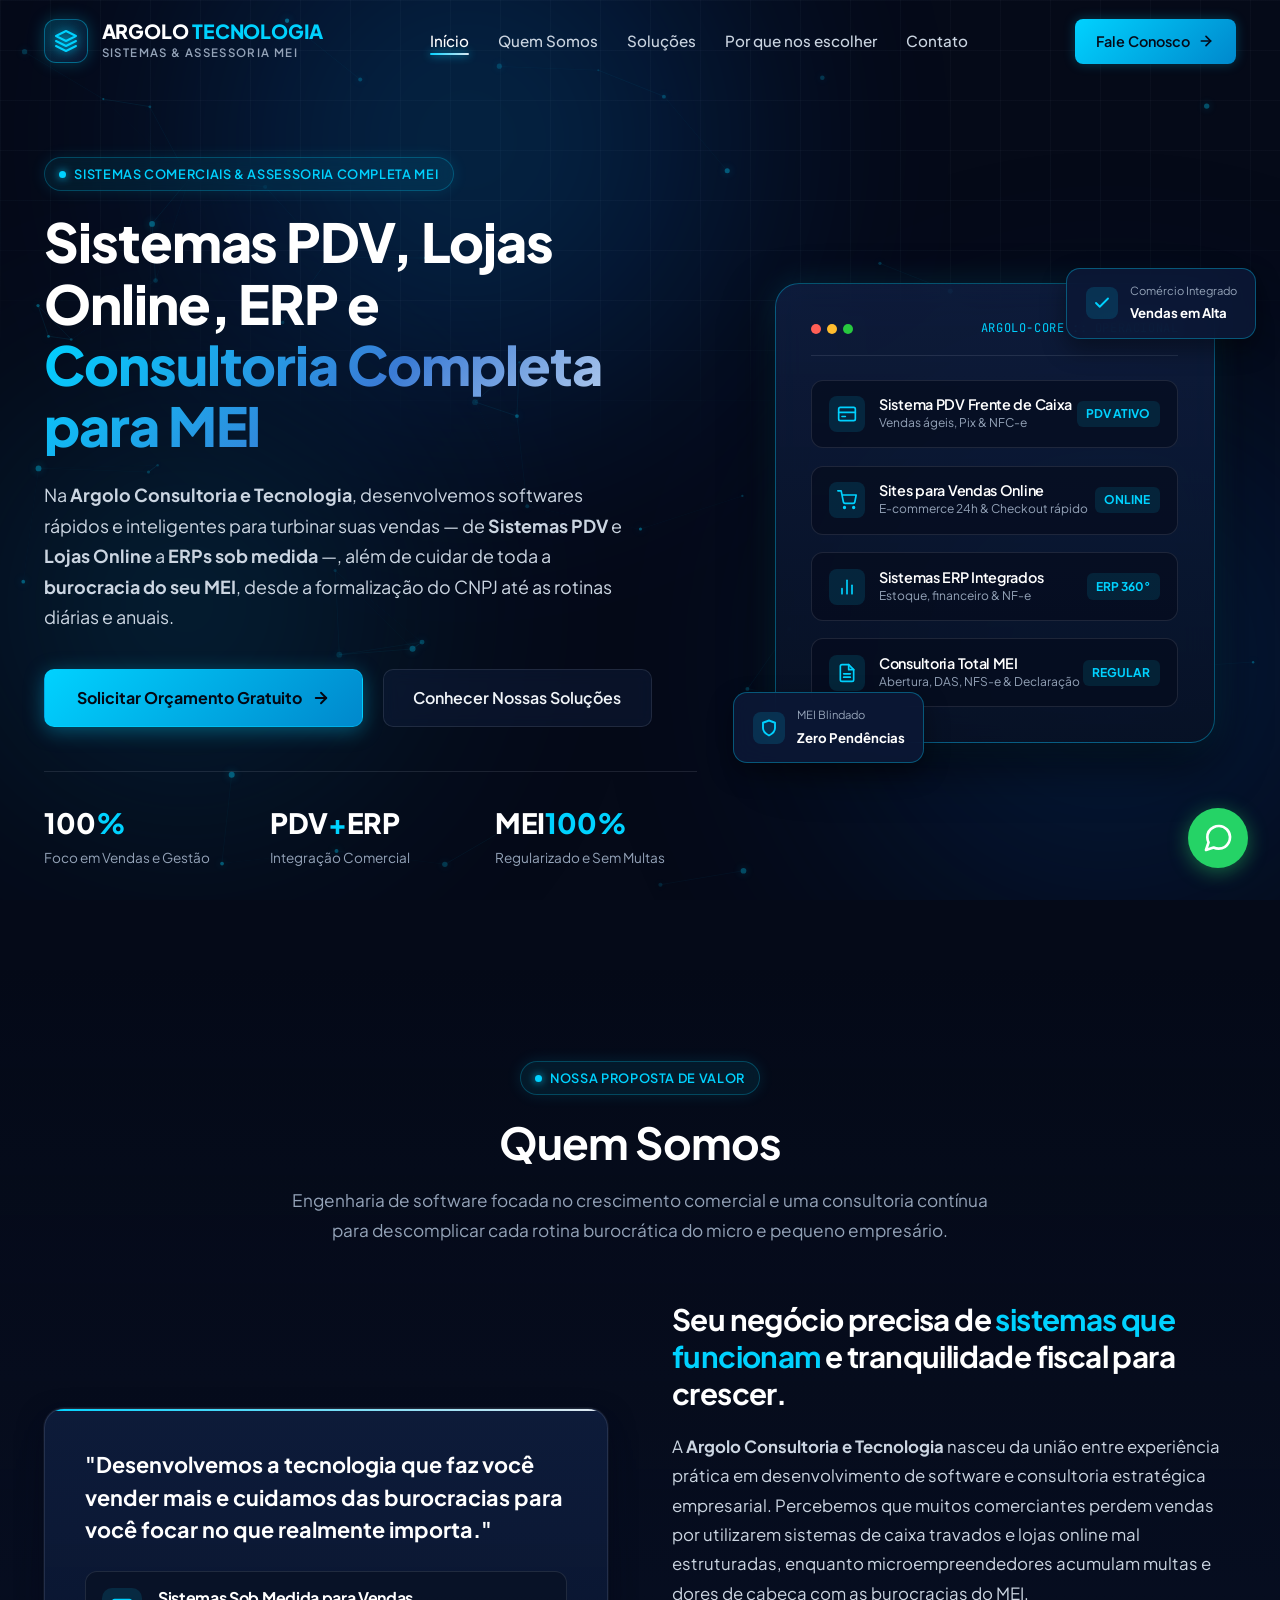
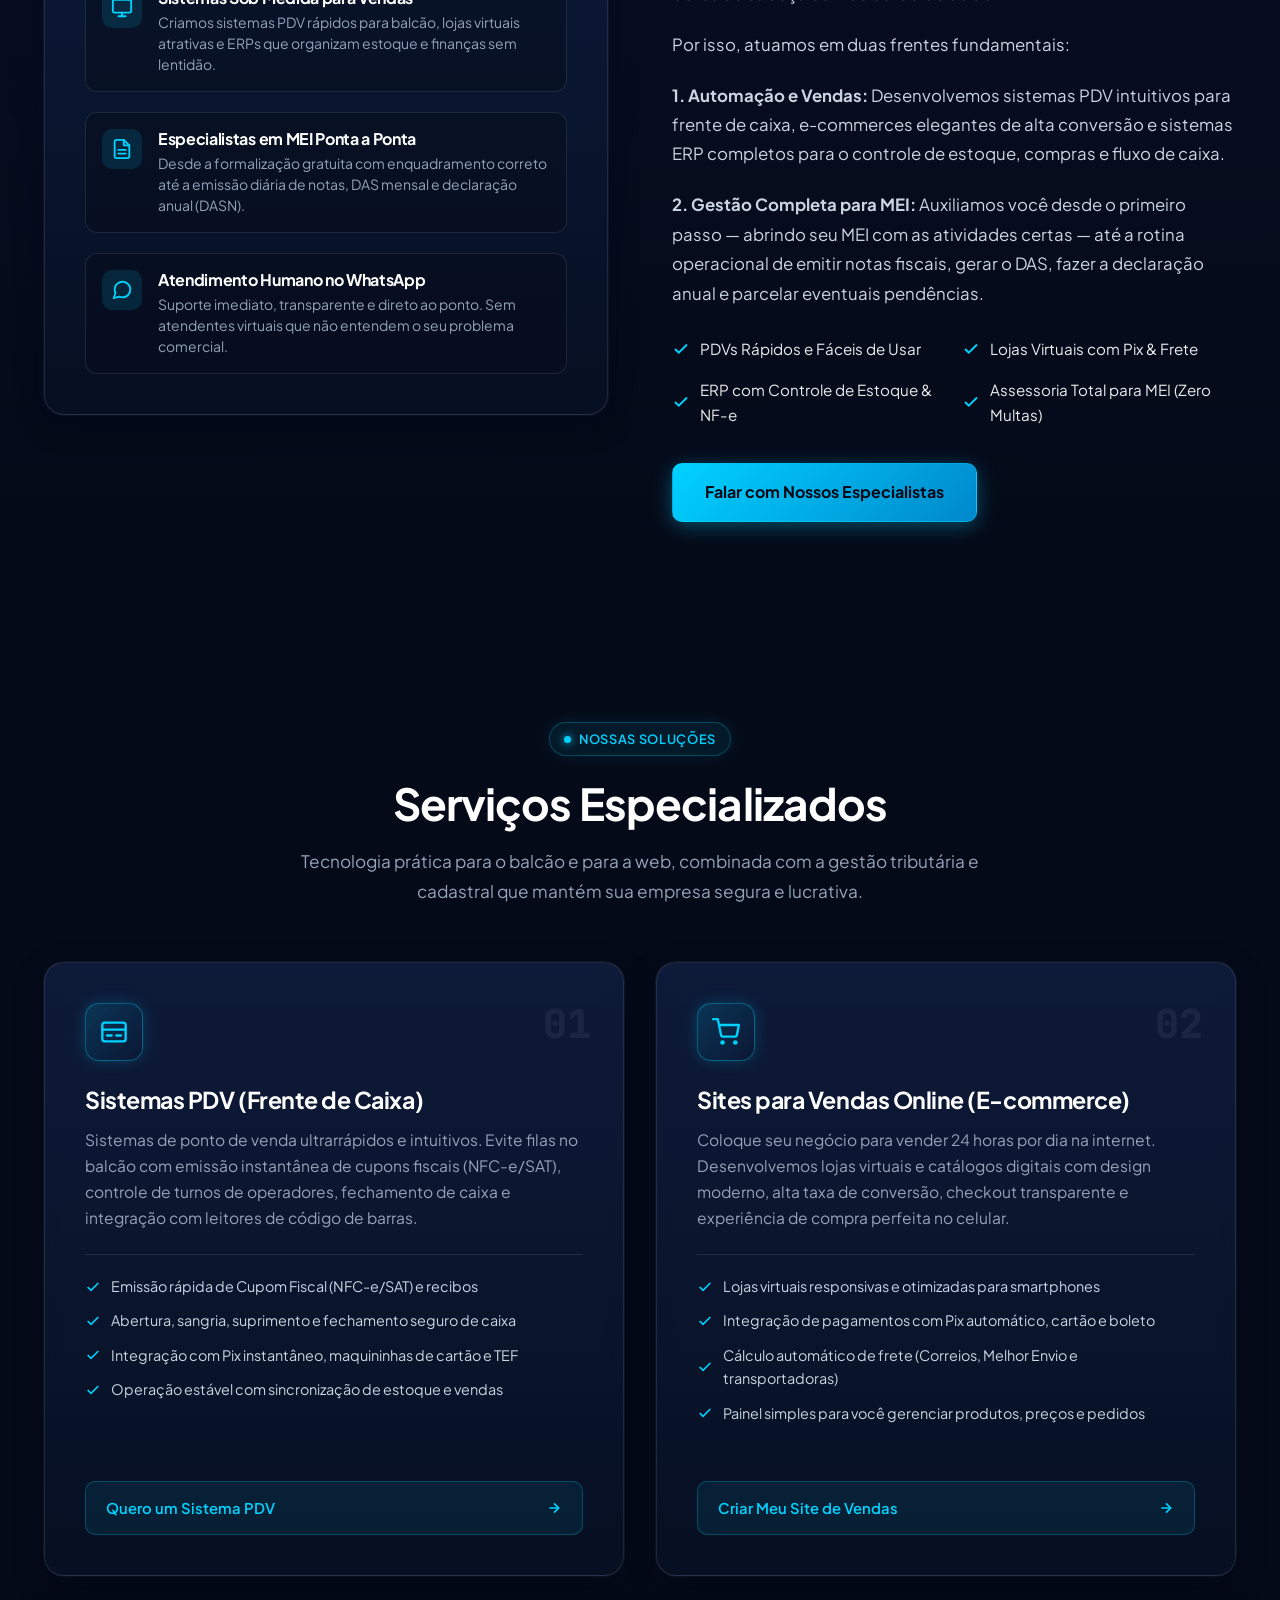
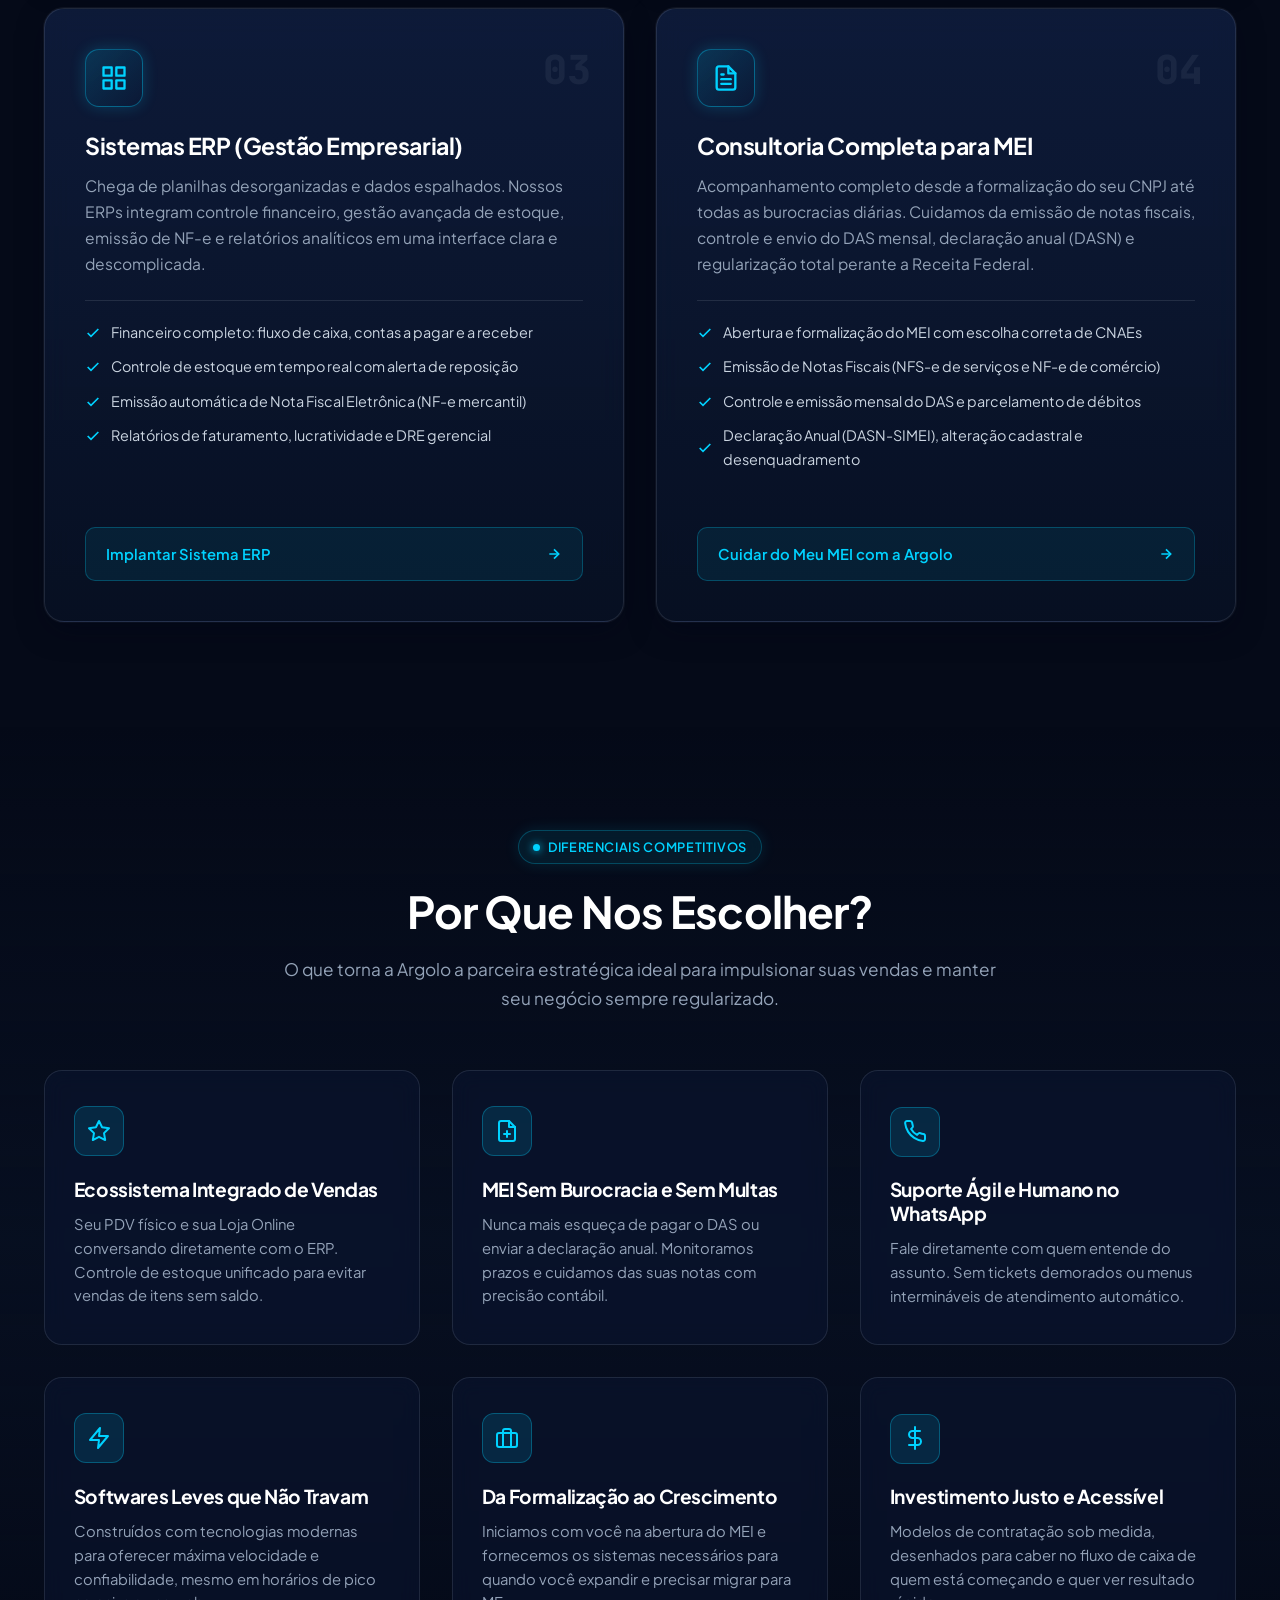
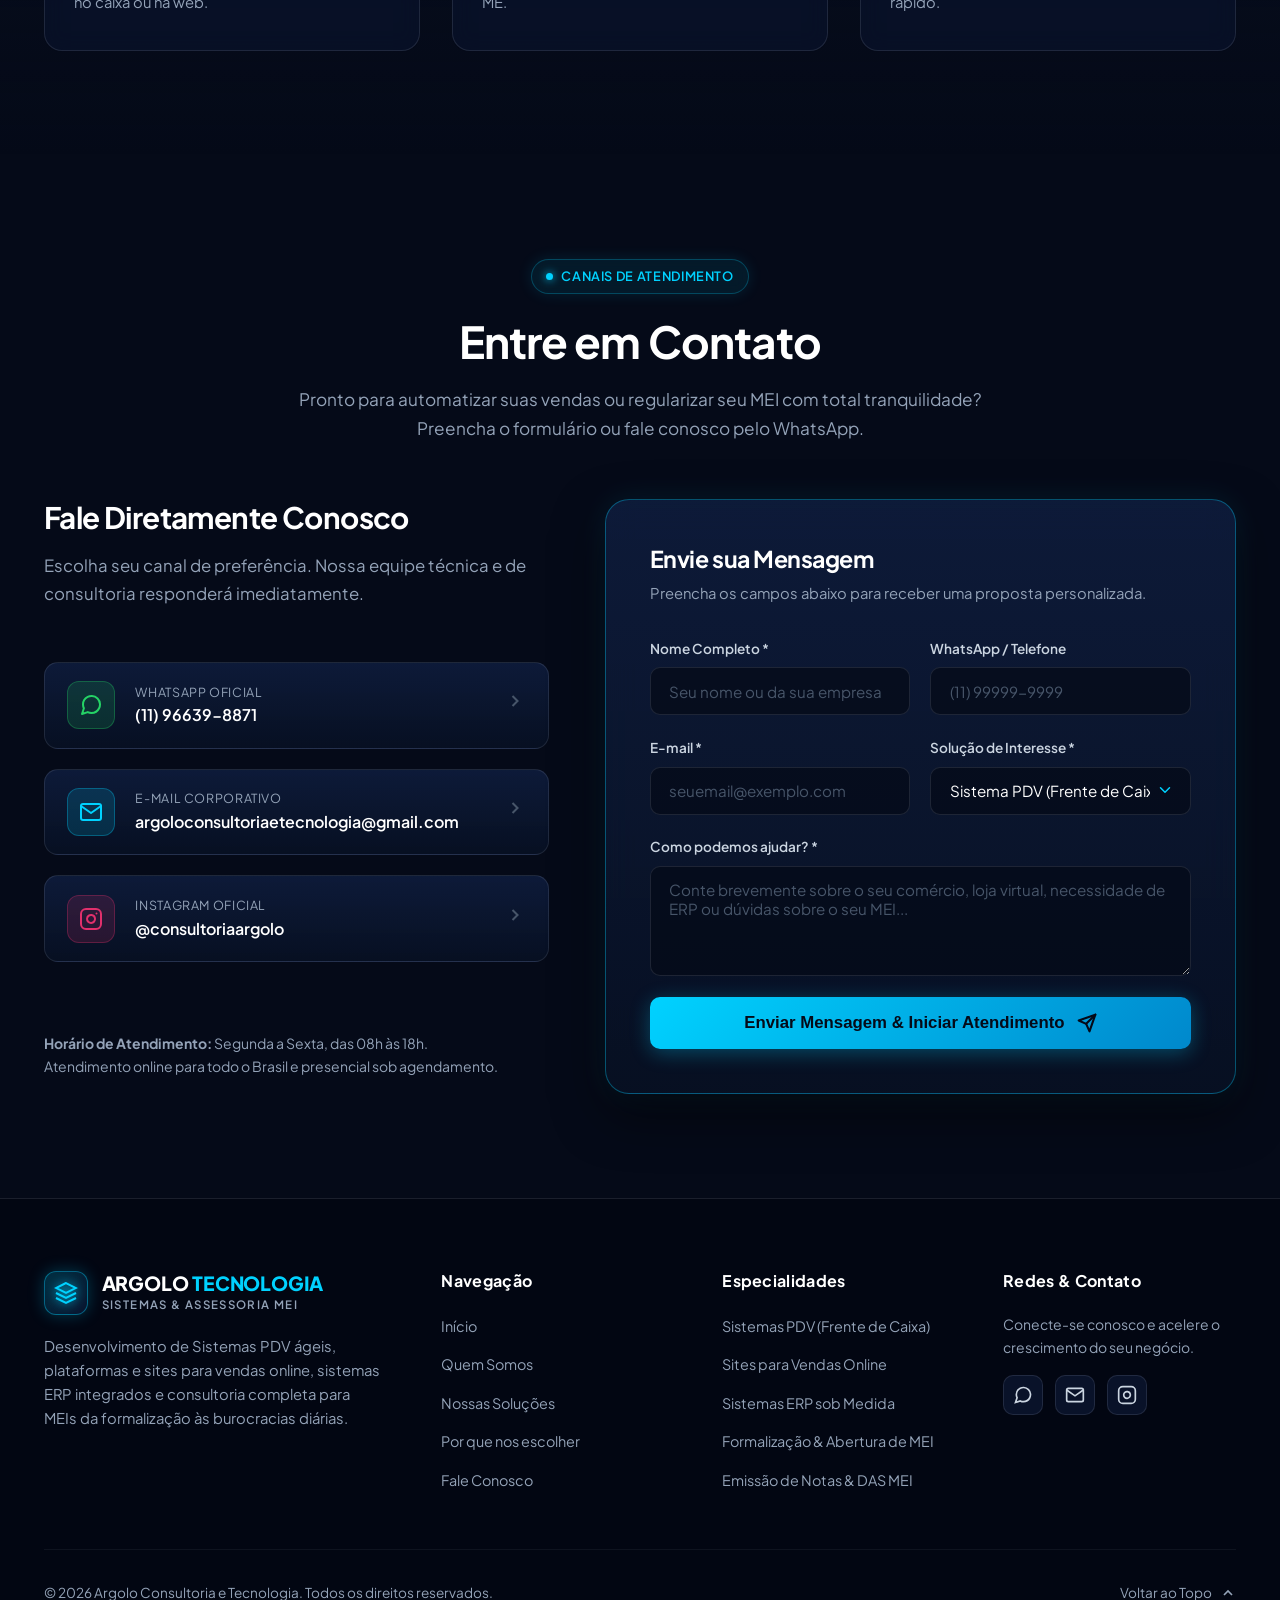
==== commit 05c8e2c7: "Atualizacao do site" ====
--- a/index.html
+++ b/index.html
@@ -6,19 +6,19 @@
   <meta http-equiv="X-UA-Compatible" content="ie=edge" />
 
   <!-- Primary Meta Tags -->
-  <title>Argolo Consultoria e Tecnologia | Inovação e Inteligência Estratégica</title>
-  <meta name="title" content="Argolo Consultoria e Tecnologia | Inovação e Inteligência Estratégica" />
-  <meta name="description" content="Consultoria estratégica em TI, Transformação Digital, Infraestrutura & Segurança e Gestão Completa para MEIs. Soluções tecnológicas de alta performance." />
-  <meta name="keywords" content="Argolo Consultoria, Consultoria TI, Transformação Digital, Segurança da Informação, Burocracia MEI, DAS MEI, Emissão de Notas MEI, Suporte TI" />
+  <title>Argolo Consultoria e Tecnologia | Sistemas PDV, Vendas Online, ERP & Assessoria MEI</title>
+  <meta name="title" content="Argolo Consultoria e Tecnologia | Sistemas PDV, Vendas Online, ERP & Assessoria MEI" />
+  <meta name="description" content="Desenvolvimento de Sistemas PDV ágeis, Sites e Lojas para Vendas Online, Sistemas ERP integrados e Consultoria Completa para MEI da formalização às rotinas fiscais diárias." />
+  <meta name="keywords" content="Sistema PDV, Frente de Caixa, Sites Vendas Online, Criar Loja Virtual, Sistema ERP, Software de Gestão, Consultoria MEI, Abrir MEI, Emissão de Notas MEI, Guia DAS MEI, Declaração Anual MEI, Argolo Tecnologia" />
   <meta name="author" content="Argolo Consultoria e Tecnologia" />
   <meta name="robots" content="index, follow" />
 
   <!-- Open Graph / Facebook / WhatsApp -->
   <meta property="og:type" content="website" />
   <meta property="og:url" content="https://argoloconsultoria.com.br/" />
-  <meta property="og:title" content="Argolo Consultoria e Tecnologia | Inovação e Inteligência Estratégica" />
-  <meta property="og:description" content="Soluções inteligentes em TI, segurança, modernização de processos e assessoria para MEIs." />
-  <meta property="og:image" content="https://images.unsplash.com/photo-1504384308090-c894fdcc538d?auto=format&fit=crop&w=1200&q=80" />
+  <meta property="og:title" content="Argolo Consultoria e Tecnologia | Sistemas PDV, Vendas Online, ERP & Assessoria MEI" />
+  <meta property="og:description" content="Sistemas PDV de alta performance, e-commerce para vendas online, ERP sob medida e gestão completa para MEI desde a abertura à rotina fiscal." />
+  <meta property="og:image" content="https://images.unsplash.com/photo-1556742049-0a67c5574f73?auto=format&fit=crop&w=1200&q=80" />
 
   <!-- Google Fonts -->
   <link rel="preconnect" href="https://fonts.googleapis.com" />
@@ -57,7 +57,7 @@
         </div>
         <div class="logo-text-group">
           <span class="logo-title">ARGOLO <span>TECNOLOGIA</span></span>
-          <span class="logo-subtitle">Consultoria & Inovação</span>
+          <span class="logo-subtitle">Sistemas & Assessoria MEI</span>
         </div>
       </a>
 
@@ -66,7 +66,7 @@
         <ul class="nav-menu">
           <li><a href="#inicio" class="nav-link active">Início</a></li>
           <li><a href="#quem-somos" class="nav-link">Quem Somos</a></li>
-          <li><a href="#servicos" class="nav-link">Serviços</a></li>
+          <li><a href="#servicos" class="nav-link">Soluções</a></li>
           <li><a href="#diferenciais" class="nav-link">Por que nos escolher</a></li>
           <li><a href="#contato" class="nav-link">Contato</a></li>
         </ul>
@@ -98,20 +98,20 @@
       <div class="hero-content reveal">
         <div class="badge">
           <span class="badge-dot"></span>
-          <span>Inovação & Inteligência Estratégica</span>
+          <span>Sistemas Comerciais & Assessoria Completa MEI</span>
         </div>
 
         <h1 class="hero-title">
-          Impulsionando o Futuro do Seu Negócio com <span class="gradient-text">Tecnologia e Precisão</span>
+          Sistemas PDV, Lojas Online, ERP e <span class="gradient-text">Consultoria Completa para MEI</span>
         </h1>
 
         <p class="hero-subtitle">
-          Na <strong>Argolo Consultoria e Tecnologia</strong>, combinamos excelência técnica e visão de mercado para elevar a performance do seu negócio — desde a infraestrutura crítica e transformação digital corporativa até a simplificação contábil e burocrática para MEIs.
+          Na <strong>Argolo Consultoria e Tecnologia</strong>, desenvolvemos softwares rápidos e inteligentes para turbinar suas vendas — de <strong>Sistemas PDV</strong> e <strong>Lojas Online</strong> a <strong>ERPs sob medida</strong> —, além de cuidar de toda a <strong>burocracia do seu MEI</strong>, desde a formalização do CNPJ até as rotinas diárias e anuais.
         </p>
 
         <div class="hero-actions">
           <a href="#contato" class="btn-primary">
-            <span>Solicitar Diagnóstico Gratuito</span>
+            <span>Solicitar Orçamento Gratuito</span>
             <svg width="18" height="18" viewBox="0 0 24 24" fill="none" stroke="currentColor" stroke-width="2.5" stroke-linecap="round" stroke-linejoin="round">
               <line x1="5" y1="12" x2="19" y2="12"></line>
               <polyline points="12 5 19 12 12 19"></polyline>
@@ -119,7 +119,7 @@
           </a>
 
           <a href="#servicos" class="btn-secondary">
-            <span>Conhecer Serviços</span>
+            <span>Conhecer Nossas Soluções</span>
           </a>
         </div>
 
@@ -127,15 +127,15 @@
         <div class="hero-stats">
           <div class="stat-item">
             <div class="stat-number">100<span>%</span></div>
-            <div class="stat-label">Foco Estratégico</div>
+            <div class="stat-label">Foco em Vendas e Gestão</div>
           </div>
           <div class="stat-item">
-            <div class="stat-number">24<span>/7</span></div>
-            <div class="stat-label">Confiabilidade & Suporte</div>
+            <div class="stat-number">PDV<span>+</span>ERP</div>
+            <div class="stat-label">Integração Comercial</div>
           </div>
           <div class="stat-item">
-            <div class="stat-number">+ROI<span></span></div>
-            <div class="stat-label">Otimização de Custos</div>
+            <div class="stat-number">MEI<span>100%</span></div>
+            <div class="stat-label">Regularizado e Sem Multas</div>
           </div>
         </div>
       </div>
@@ -149,44 +149,65 @@
               <span class="dot-yellow"></span>
               <span class="dot-green"></span>
             </div>
-            <span class="terminal-title">argolo-core :: active</span>
+            <span class="terminal-title">argolo-core :: operacional</span>
           </div>
 
           <div class="showcase-body">
-            <!-- Metric 1 -->
+            <!-- Metric 1: PDV -->
             <div class="tech-metric-pill">
               <div class="metric-left">
                 <div class="metric-icon">
                   <svg width="20" height="20" viewBox="0 0 24 24" fill="none" stroke="currentColor" stroke-width="2" stroke-linecap="round" stroke-linejoin="round">
-                    <circle cx="12" cy="12" r="10"></circle>
-                    <polyline points="12 6 12 12 14 14"></polyline>
+                    <rect x="2" y="4" width="20" height="16" rx="2"></rect>
+                    <line x1="2" y1="10" x2="22" y2="10"></line>
+                    <line x1="6" y1="15" x2="10" y2="15"></line>
                   </svg>
                 </div>
                 <div class="metric-text">
-                  <h4>Inteligência Estratégica</h4>
-                  <p>Decisões orientadas a dados</p>
-                </div>
-              </div>
-              <span class="metric-tag">ESTRATÉGIA</span>
-            </div>
-
-            <!-- Metric 2 -->
+                  <h4>Sistema PDV Frente de Caixa</h4>
+                  <p>Vendas ágeis, Pix & NFC-e</p>
+                </div>
+              </div>
+              <span class="metric-tag">PDV ATIVO</span>
+            </div>
+
+            <!-- Metric 2: Vendas Online -->
             <div class="tech-metric-pill">
               <div class="metric-left">
                 <div class="metric-icon">
                   <svg width="20" height="20" viewBox="0 0 24 24" fill="none" stroke="currentColor" stroke-width="2" stroke-linecap="round" stroke-linejoin="round">
-                    <path d="M12 22s8-4 8-10V5l-8-3-8 3v7c0 6 8 10 8 10z"></path>
+                    <circle cx="9" cy="21" r="1"></circle>
+                    <circle cx="20" cy="21" r="1"></circle>
+                    <path d="M1 1h4l2.68 13.39a2 2 0 0 0 2 1.61h9.72a2 2 0 0 0 2-1.61L23 6H6"></path>
                   </svg>
                 </div>
                 <div class="metric-text">
-                  <h4>Segurança & Redes</h4>
-                  <p>Proteção ativa contra ameaças</p>
-                </div>
-              </div>
-              <span class="metric-tag">BLINDAGEM</span>
-            </div>
-
-            <!-- Metric 3 -->
+                  <h4>Sites para Vendas Online</h4>
+                  <p>E-commerce 24h & Checkout rápido</p>
+                </div>
+              </div>
+              <span class="metric-tag">ONLINE</span>
+            </div>
+
+            <!-- Metric 3: ERP -->
+            <div class="tech-metric-pill">
+              <div class="metric-left">
+                <div class="metric-icon">
+                  <svg width="20" height="20" viewBox="0 0 24 24" fill="none" stroke="currentColor" stroke-width="2" stroke-linecap="round" stroke-linejoin="round">
+                    <line x1="18" y1="20" x2="18" y2="10"></line>
+                    <line x1="12" y1="20" x2="12" y2="4"></line>
+                    <line x1="6" y1="20" x2="6" y2="14"></line>
+                  </svg>
+                </div>
+                <div class="metric-text">
+                  <h4>Sistemas ERP Integrados</h4>
+                  <p>Estoque, financeiro & NF-e</p>
+                </div>
+              </div>
+              <span class="metric-tag">ERP 360°</span>
+            </div>
+
+            <!-- Metric 4: MEI -->
             <div class="tech-metric-pill">
               <div class="metric-left">
                 <div class="metric-icon">
@@ -195,15 +216,14 @@
                     <polyline points="14 2 14 8 20 8"></polyline>
                     <line x1="16" y1="13" x2="8" y2="13"></line>
                     <line x1="16" y1="17" x2="8" y2="17"></line>
-                    <polyline points="10 9 9 9 8 9"></polyline>
                   </svg>
                 </div>
                 <div class="metric-text">
-                  <h4>Descomplicando MEIs</h4>
-                  <p>Notas, DASN & Regularidade fiscal</p>
-                </div>
-              </div>
-              <span class="metric-tag">AGILIDADE</span>
+                  <h4>Consultoria Total MEI</h4>
+                  <p>Abertura, DAS, NFS-e & Declaração</p>
+                </div>
+              </div>
+              <span class="metric-tag">REGULAR</span>
             </div>
           </div>
         </div>
@@ -216,20 +236,20 @@
             </svg>
           </div>
           <div class="fb-content">
-            <p>Conformidade</p>
-            <strong>100% Regularizado</strong>
+            <p>Comércio Integrado</p>
+            <strong>Vendas em Alta</strong>
           </div>
         </div>
 
         <div class="floating-badge floating-badge-2">
           <div class="fb-icon">
             <svg width="18" height="18" viewBox="0 0 24 24" fill="none" stroke="currentColor" stroke-width="2.5" stroke-linecap="round" stroke-linejoin="round">
-              <polygon points="13 2 3 14 12 14 11 22 21 10 12 10 13 2"></polygon>
+              <path d="M12 22s8-4 8-10V5l-8-3-8 3v7c0 6 8 10 8 10z"></path>
             </svg>
           </div>
           <div class="fb-content">
-            <p>Transformação</p>
-            <strong>Alta Produtividade</strong>
+            <p>MEI Blindado</p>
+            <strong>Zero Pendências</strong>
           </div>
         </div>
       </div>
@@ -244,11 +264,11 @@
       <div class="section-header reveal">
         <div class="badge">
           <span class="badge-dot"></span>
-          <span>Nossa Essência</span>
+          <span>Nossa Proposta de Valor</span>
         </div>
         <h2 class="section-title">Quem Somos</h2>
         <p class="section-desc">
-          Conectamos inteligência estratégica e tecnologia de ponta para que empresas e microempreendedores atinjam seu verdadeiro potencial produtivo e operacional.
+          Engenharia de software focada no crescimento comercial e uma consultoria contínua para descomplicar cada rotina burocrática do micro e pequeno empresário.
         </p>
       </div>
 
@@ -256,47 +276,47 @@
         <div class="about-visual reveal">
           <div class="about-card-main">
             <p class="about-quote">
-              "A tecnologia só gera valor sustentável quando está alinhada à estratégia inteligente de negócios."
+              "Desenvolvemos a tecnologia que faz você vender mais e cuidamos das burocracias para você focar no que realmente importa."
             </p>
             <div class="about-pillars">
               <div class="pillar-item">
                 <div class="pillar-icon">
                   <svg width="22" height="22" viewBox="0 0 24 24" fill="none" stroke="currentColor" stroke-width="2" stroke-linecap="round" stroke-linejoin="round">
-                    <path d="M21 16V8a2 2 0 0 0-1-1.73l-7-4a2 2 0 0 0-2 0l-7 4A2 2 0 0 0 3 8v8a2 2 0 0 0 1 1.73l7 4a2 2 0 0 0 2 0l7-4A2 2 0 0 0 21 16z"></path>
-                    <polyline points="3.27 6.96 12 12.01 20.73 6.96"></polyline>
-                    <line x1="12" y1="22.08" x2="12" y2="12"></line>
+                    <rect x="2" y="3" width="20" height="14" rx="2" ry="2"></rect>
+                    <line x1="8" y1="21" x2="16" y2="21"></line>
+                    <line x1="12" y1="17" x2="12" y2="21"></line>
                   </svg>
                 </div>
                 <div class="pillar-content">
-                  <h4>Inteligência Estratégica</h4>
-                  <p>Diagnósticos precisos para direcionar investimentos de TI com máximo retorno e sem desperdício de recursos.</p>
+                  <h4>Sistemas Sob Medida para Vendas</h4>
+                  <p>Criamos sistemas PDV rápidos para balcão, lojas virtuais atrativas e ERPs que organizam estoque e finanças sem lentidão.</p>
                 </div>
               </div>
 
               <div class="pillar-item">
                 <div class="pillar-icon">
                   <svg width="22" height="22" viewBox="0 0 24 24" fill="none" stroke="currentColor" stroke-width="2" stroke-linecap="round" stroke-linejoin="round">
-                    <polygon points="12 2 15.09 8.26 22 9.27 17 14.14 18.18 21.02 12 17.77 5.82 21.02 7 14.14 2 9.27 8.91 8.26 12 2"></polygon>
+                    <path d="M14 2H6a2 2 0 0 0-2 2v16a2 2 0 0 0 2 2h12a2 2 0 0 0 2-2V8z"></path>
+                    <polyline points="14 2 14 8 20 8"></polyline>
+                    <line x1="16" y1="13" x2="8" y2="13"></line>
+                    <line x1="16" y1="17" x2="8" y2="17"></line>
                   </svg>
                 </div>
                 <div class="pillar-content">
-                  <h4>Inovação Aplicada</h4>
-                  <p>Modernizamos rotinas operacionais utilizando as melhores práticas globais de computação em nuvem, automação e segurança.</p>
+                  <h4>Especialistas em MEI Ponta a Ponta</h4>
+                  <p>Desde a formalização gratuita com enquadramento correto até a emissão diária de notas, DAS mensal e declaração anual (DASN).</p>
                 </div>
               </div>
 
               <div class="pillar-item">
                 <div class="pillar-icon">
                   <svg width="22" height="22" viewBox="0 0 24 24" fill="none" stroke="currentColor" stroke-width="2" stroke-linecap="round" stroke-linejoin="round">
-                    <path d="M17 21v-2a4 4 0 0 0-4-4H5a4 4 0 0 0-4 4v2"></path>
-                    <circle cx="9" cy="7" r="4"></circle>
-                    <path d="M23 21v-2a4 4 0 0 0-3-3.87"></path>
-                    <path d="M16 3.13a4 4 0 0 1 0 7.75"></path>
+                    <path d="M21 11.5a8.38 8.38 0 0 1-.9 3.8 8.5 8.5 0 0 1-7.6 4.7 8.38 8.38 0 0 1-3.8-.9L3 21l1.9-5.7a8.38 8.38 0 0 1-.9-3.8 8.5 8.5 0 0 1 4.7-7.6 8.38 8.38 0 0 1 3.8-.9h.5a8.48 8.48 0 0 1 8 8v.5z"></path>
                   </svg>
                 </div>
                 <div class="pillar-content">
-                  <h4>Parceria Consultiva Próxima</h4>
-                  <p>Atuação lado a lado com os gestores, garantindo comunicação transparente, suporte humanizado e resolução ágil.</p>
+                  <h4>Atendimento Humano no WhatsApp</h4>
+                  <p>Suporte imediato, transparente e direto ao ponto. Sem atendentes virtuais que não entendem o seu problema comercial.</p>
                 </div>
               </div>
             </div>
@@ -305,16 +325,19 @@
 
         <div class="about-text reveal reveal-delay-2">
           <h3 style="font-size: 1.85rem; margin-bottom: 1.25rem;">
-            Construindo pontes entre os desafios operacionais e as <span class="cyan-text">melhores soluções digitais</span>.
+            Seu negócio precisa de <span class="cyan-text">sistemas que funcionam</span> e tranquilidade fiscal para crescer.
           </h3>
           <p>
-            A <strong>Argolo Consultoria e Tecnologia</strong> nasceu com o propósito de democratizar o acesso à tecnologia robusta, à segurança da informação de padrão corporativo e à governança estratégica.
-          </p>
-          <p>
-            Entendemos que cada organização possui desafios singulares. Por isso, não oferecemos fórmulas prontas: realizamos uma imersão no seu ecossistema para identificar gargalos, proteger ativos digitais e implementar ferramentas que simplificam o dia a dia.
-          </p>
-          <p>
-            Além do foco corporativo, dedicamos uma unidade especializada para <strong>Microempreendedores Individuais (MEIs)</strong>, eliminando a dor de cabeça com burocracias fiscais, emissão de notas e declarações, para que você foque 100% no crescimento do seu negócio.
+            A <strong>Argolo Consultoria e Tecnologia</strong> nasceu da união entre experiência prática em desenvolvimento de software e consultoria estratégica empresarial. Percebemos que muitos comerciantes perdem vendas por utilizarem sistemas de caixa travados e lojas online mal estruturadas, enquanto microempreendedores acumulam multas e dores de cabeça com as burocracias do MEI.
+          </p>
+          <p>
+            Por isso, atuamos em duas frentes fundamentais:
+          </p>
+          <p>
+            <strong>1. Automação e Vendas:</strong> Desenvolvemos sistemas PDV intuitivos para frente de caixa, e-commerces elegantes de alta conversão e sistemas ERP completos para o controle de estoque, compras e fluxo de caixa.
+          </p>
+          <p>
+            <strong>2. Gestão Completa para MEI:</strong> Auxiliamos você desde o primeiro passo — abrindo seu MEI com as atividades certas — até a rotina operacional de emitir notas fiscais, gerar o DAS, fazer a declaração anual e parcelar eventuais pendências.
           </p>
 
           <ul class="about-features-list">
@@ -322,30 +345,30 @@
               <svg width="18" height="18" viewBox="0 0 24 24" fill="none" stroke="currentColor" stroke-width="2.5">
                 <polyline points="20 6 9 17 4 12"></polyline>
               </svg>
-              <span>Metodologia Ágil e Eficiente</span>
+              <span>PDVs Rápidos e Fáceis de Usar</span>
             </li>
             <li>
               <svg width="18" height="18" viewBox="0 0 24 24" fill="none" stroke="currentColor" stroke-width="2.5">
                 <polyline points="20 6 9 17 4 12"></polyline>
               </svg>
-              <span>Proteção de Dados & LGPD</span>
+              <span>Lojas Virtuais com Pix & Frete</span>
             </li>
             <li>
               <svg width="18" height="18" viewBox="0 0 24 24" fill="none" stroke="currentColor" stroke-width="2.5">
                 <polyline points="20 6 9 17 4 12"></polyline>
               </svg>
-              <span>Redução Real de Custos em TI</span>
+              <span>ERP com Controle de Estoque & NF-e</span>
             </li>
             <li>
               <svg width="18" height="18" viewBox="0 0 24 24" fill="none" stroke="currentColor" stroke-width="2.5">
                 <polyline points="20 6 9 17 4 12"></polyline>
               </svg>
-              <span>Assessoria Burocrática Completa</span>
+              <span>Assessoria Total para MEI (Zero Multas)</span>
             </li>
           </ul>
 
           <a href="#contato" class="btn-primary" style="display: inline-flex;">
-            <span>Converse com Nossos Consultores</span>
+            <span>Falar com Nossos Especialistas</span>
           </a>
         </div>
       </div>
@@ -353,130 +376,145 @@
   </section>
 
   <!-- ==========================================================================
-       Section: Serviços (4 Cards)
+       Section: Nossas Soluções (4 Cards Especializados)
        ========================================================================== -->
   <section class="services-section" id="servicos">
     <div class="container">
       <div class="section-header reveal">
         <div class="badge">
           <span class="badge-dot"></span>
-          <span>Portfólio Especializado</span>
-        </div>
-        <h2 class="section-title">Nossos Serviços</h2>
+          <span>Nossas Soluções</span>
+        </div>
+        <h2 class="section-title">Serviços Especializados</h2>
         <p class="section-desc">
-          Soluções desenvolvidas sob medida para alavancar a eficiência operacional, blindar seus dados e manter sua empresa em total conformidade.
+          Tecnologia prática para o balcão e para a web, combinada com a gestão tributária e cadastral que mantém sua empresa segura e lucrativa.
         </p>
       </div>
 
       <div class="services-grid">
-        <!-- Card 1: Consultoria Estratégica em TI -->
+        <!-- Card 1: Desenvolvimento de Sistemas PDV -->
         <div class="service-card reveal reveal-delay-1">
           <div class="service-card-number">01</div>
           <div class="service-top">
             <div class="service-icon-box">
               <svg width="28" height="28" viewBox="0 0 24 24" fill="none" stroke="currentColor" stroke-width="2" stroke-linecap="round" stroke-linejoin="round">
-                <circle cx="12" cy="12" r="3"></circle>
-                <path d="M19.4 15a1.65 1.65 0 0 0 .33 1.82l.06.06a2 2 0 0 1 0 2.83 2 2 0 0 1-2.83 0l-.06-.06a1.65 1.65 0 0 0-1.82-.33 1.65 1.65 0 0 0-1 1.51V21a2 2 0 0 1-2 2 2 2 0 0 1-2-2v-.09A1.65 1.65 0 0 0 9 19.4a1.65 1.65 0 0 0-1.82.33l-.06.06a2 2 0 0 1-2.83 0 2 2 0 0 1 0-2.83l.06-.06a1.65 1.65 0 0 0 .33-1.82 1.65 1.65 0 0 0-1.51-1H3a2 2 0 0 1-2-2 2 2 0 0 1 2-2h.09A1.65 1.65 0 0 0 4.6 9a1.65 1.65 0 0 0-.33-1.82l-.06-.06a2 2 0 0 1 0-2.83 2 2 0 0 1 2.83 0l.06.06a1.65 1.65 0 0 0 1.82.33H9a1.65 1.65 0 0 0 1-1.51V3a2 2 0 0 1 2-2 2 2 0 0 1 2 2v.09a1.65 1.65 0 0 0 1 1.51 1.65 1.65 0 0 0 1.82-.33l.06-.06a2 2 0 0 1 2.83 0 2 2 0 0 1 0 2.83l-.06.06a1.65 1.65 0 0 0-.33 1.82V9a1.65 1.65 0 0 0 1.51 1H21a2 2 0 0 1 2 2 2 2 0 0 1-2 2h-.09a1.65 1.65 0 0 0-1.51 1z"></path>
-              </svg>
-            </div>
-            <h3>Consultoria Estratégica em TI</h3>
+                <rect x="2" y="4" width="20" height="16" rx="2"></rect>
+                <line x1="2" y1="10" x2="22" y2="10"></line>
+                <line x1="6" y1="15" x2="10" y2="15"></line>
+                <line x1="14" y1="15" x2="18" y2="15"></line>
+              </svg>
+            </div>
+            <h3>Sistemas PDV (Frente de Caixa)</h3>
             <p class="service-summary">
-              Alinhamos os recursos tecnológicos às metas reais do seu negócio. Diagnosticamos vulnerabilidades, eliminamos custos redundantes e estruturamos o roadmap de tecnologia ideal.
+              Sistemas de ponto de venda ultrarrápidos e intuitivos. Evite filas no balcão com emissão instantânea de cupons fiscais (NFC-e/SAT), controle de turnos de operadores, fechamento de caixa e integração com leitores de código de barras.
             </p>
             <ul class="service-bullets">
               <li>
                 <svg width="16" height="16" viewBox="0 0 24 24" fill="none" stroke="currentColor" stroke-width="2.5"><polyline points="20 6 9 17 4 12"></polyline></svg>
-                <span>Auditoria e diagnóstico completo de ambiente</span>
-              </li>
-              <li>
-                <svg width="16" height="16" viewBox="0 0 24 24" fill="none" stroke="currentColor" stroke-width="2.5"><polyline points="20 6 9 17 4 12"></polyline></svg>
-                <span>Planejamento de investimentos e redução de despesas</span>
-              </li>
-              <li>
-                <svg width="16" height="16" viewBox="0 0 24 24" fill="none" stroke="currentColor" stroke-width="2.5"><polyline points="20 6 9 17 4 12"></polyline></svg>
-                <span>Governança de TI e conformidade regulatória</span>
+                <span>Emissão rápida de Cupom Fiscal (NFC-e/SAT) e recibos</span>
+              </li>
+              <li>
+                <svg width="16" height="16" viewBox="0 0 24 24" fill="none" stroke="currentColor" stroke-width="2.5"><polyline points="20 6 9 17 4 12"></polyline></svg>
+                <span>Abertura, sangria, suprimento e fechamento seguro de caixa</span>
+              </li>
+              <li>
+                <svg width="16" height="16" viewBox="0 0 24 24" fill="none" stroke="currentColor" stroke-width="2.5"><polyline points="20 6 9 17 4 12"></polyline></svg>
+                <span>Integração com Pix instantâneo, maquininhas de cartão e TEF</span>
+              </li>
+              <li>
+                <svg width="16" height="16" viewBox="0 0 24 24" fill="none" stroke="currentColor" stroke-width="2.5"><polyline points="20 6 9 17 4 12"></polyline></svg>
+                <span>Operação estável com sincronização de estoque e vendas</span>
               </li>
             </ul>
           </div>
-          <a href="https://wa.me/5511966398871?text=Ol%C3%A1%2C%20tenho%20interesse%20na%20Consultoria%20Estrat%C3%A9gica%20em%20TI%20da%20Argolo." target="_blank" rel="noopener noreferrer" class="service-btn">
-            <span>Solicitar Consultoria</span>
+          <a href="https://wa.me/5511966398871?text=Ol%C3%A1%2C%20tenho%20interesse%20no%20desenvolvimento%20de%20Sistema%20PDV%20(Frente%20de%20Caixa)%20da%20Argolo." target="_blank" rel="noopener noreferrer" class="service-btn">
+            <span>Quero um Sistema PDV</span>
             <svg width="16" height="16" viewBox="0 0 24 24" fill="none" stroke="currentColor" stroke-width="2.5"><line x1="5" y1="12" x2="19" y2="12"></line><polyline points="12 5 19 12 12 19"></polyline></svg>
           </a>
         </div>
 
-        <!-- Card 2: Transformação Digital -->
+        <!-- Card 2: Sites para Vendas Online -->
         <div class="service-card reveal reveal-delay-2">
           <div class="service-card-number">02</div>
           <div class="service-top">
             <div class="service-icon-box">
               <svg width="28" height="28" viewBox="0 0 24 24" fill="none" stroke="currentColor" stroke-width="2" stroke-linecap="round" stroke-linejoin="round">
-                <polyline points="16 18 22 12 16 6"></polyline>
-                <polyline points="8 6 2 12 8 18"></polyline>
-              </svg>
-            </div>
-            <h3>Transformação Digital</h3>
+                <circle cx="9" cy="21" r="1"></circle>
+                <circle cx="20" cy="21" r="1"></circle>
+                <path d="M1 1h4l2.68 13.39a2 2 0 0 0 2 1.61h9.72a2 2 0 0 0 2-1.61L23 6H6"></path>
+              </svg>
+            </div>
+            <h3>Sites para Vendas Online (E-commerce)</h3>
             <p class="service-summary">
-              Modernize seus processos operacionais eliminando tarefas manuais e lentidão. Integramos sistemas inteligentes na nuvem que aceleram entregas e melhoram a experiência do cliente.
+              Coloque seu negócio para vender 24 horas por dia na internet. Desenvolvemos lojas virtuais e catálogos digitais com design moderno, alta taxa de conversão, checkout transparente e experiência de compra perfeita no celular.
             </p>
             <ul class="service-bullets">
               <li>
                 <svg width="16" height="16" viewBox="0 0 24 24" fill="none" stroke="currentColor" stroke-width="2.5"><polyline points="20 6 9 17 4 12"></polyline></svg>
-                <span>Automação de rotinas e fluxos de trabalho</span>
-              </li>
-              <li>
-                <svg width="16" height="16" viewBox="0 0 24 24" fill="none" stroke="currentColor" stroke-width="2.5"><polyline points="20 6 9 17 4 12"></polyline></svg>
-                <span>Migração segura para plataformas Cloud</span>
-              </li>
-              <li>
-                <svg width="16" height="16" viewBox="0 0 24 24" fill="none" stroke="currentColor" stroke-width="2.5"><polyline points="20 6 9 17 4 12"></polyline></svg>
-                <span>Integração de ferramentas colaborativas modernas</span>
+                <span>Lojas virtuais responsivas e otimizadas para smartphones</span>
+              </li>
+              <li>
+                <svg width="16" height="16" viewBox="0 0 24 24" fill="none" stroke="currentColor" stroke-width="2.5"><polyline points="20 6 9 17 4 12"></polyline></svg>
+                <span>Integração de pagamentos com Pix automático, cartão e boleto</span>
+              </li>
+              <li>
+                <svg width="16" height="16" viewBox="0 0 24 24" fill="none" stroke="currentColor" stroke-width="2.5"><polyline points="20 6 9 17 4 12"></polyline></svg>
+                <span>Cálculo automático de frete (Correios, Melhor Envio e transportadoras)</span>
+              </li>
+              <li>
+                <svg width="16" height="16" viewBox="0 0 24 24" fill="none" stroke="currentColor" stroke-width="2.5"><polyline points="20 6 9 17 4 12"></polyline></svg>
+                <span>Painel simples para você gerenciar produtos, preços e pedidos</span>
               </li>
             </ul>
           </div>
-          <a href="https://wa.me/5511966398871?text=Ol%C3%A1%2C%20tenho%20interesse%20em%20Transforma%C3%A7%C3%A3o%20Digital%20com%20a%20Argolo." target="_blank" rel="noopener noreferrer" class="service-btn">
-            <span>Modernizar Meu Negócio</span>
+          <a href="https://wa.me/5511966398871?text=Ol%C3%A1%2C%20gostaria%20de%20criar%20um%20Site%20para%20Vendas%20Online%20(E-commerce)%20com%20a%20Argolo." target="_blank" rel="noopener noreferrer" class="service-btn">
+            <span>Criar Meu Site de Vendas</span>
             <svg width="16" height="16" viewBox="0 0 24 24" fill="none" stroke="currentColor" stroke-width="2.5"><line x1="5" y1="12" x2="19" y2="12"></line><polyline points="12 5 19 12 12 19"></polyline></svg>
           </a>
         </div>
 
-        <!-- Card 3: Infraestrutura & Segurança -->
+        <!-- Card 3: Sistemas ERP -->
         <div class="service-card reveal reveal-delay-3">
           <div class="service-card-number">03</div>
           <div class="service-top">
             <div class="service-icon-box">
               <svg width="28" height="28" viewBox="0 0 24 24" fill="none" stroke="currentColor" stroke-width="2" stroke-linecap="round" stroke-linejoin="round">
-                <rect x="2" y="2" width="20" height="8" rx="2" ry="2"></rect>
-                <rect x="2" y="14" width="20" height="8" rx="2" ry="2"></rect>
-                <line x1="6" y1="6" x2="6.01" y2="6"></line>
-                <line x1="6" y1="18" x2="6.01" y2="18"></line>
-              </svg>
-            </div>
-            <h3>Infraestrutura & Segurança</h3>
+                <rect x="3" y="3" width="7" height="7"></rect>
+                <rect x="14" y="3" width="7" height="7"></rect>
+                <rect x="14" y="14" width="7" height="7"></rect>
+                <rect x="3" y="14" width="7" height="7"></rect>
+              </svg>
+            </div>
+            <h3>Sistemas ERP (Gestão Empresarial)</h3>
             <p class="service-summary">
-              Proteja seus dados vitais e garanta estabilidade 24 horas por dia. Implementamos firewalls, redes corporativas seguras, backups automatizados e conformidade integral com a LGPD.
+              Chega de planilhas desorganizadas e dados espalhados. Nossos ERPs integram controle financeiro, gestão avançada de estoque, emissão de NF-e e relatórios analíticos em uma interface clara e descomplicada.
             </p>
             <ul class="service-bullets">
               <li>
                 <svg width="16" height="16" viewBox="0 0 24 24" fill="none" stroke="currentColor" stroke-width="2.5"><polyline points="20 6 9 17 4 12"></polyline></svg>
-                <span>Blindagem cibernética contra invasões e ransomware</span>
-              </li>
-              <li>
-                <svg width="16" height="16" viewBox="0 0 24 24" fill="none" stroke="currentColor" stroke-width="2.5"><polyline points="20 6 9 17 4 12"></polyline></svg>
-                <span>Sistemas de backup redundante em nuvem</span>
-              </li>
-              <li>
-                <svg width="16" height="16" viewBox="0 0 24 24" fill="none" stroke="currentColor" stroke-width="2.5"><polyline points="20 6 9 17 4 12"></polyline></svg>
-                <span>Gestão de servidores, redes locais e VPNs</span>
+                <span>Financeiro completo: fluxo de caixa, contas a pagar e a receber</span>
+              </li>
+              <li>
+                <svg width="16" height="16" viewBox="0 0 24 24" fill="none" stroke="currentColor" stroke-width="2.5"><polyline points="20 6 9 17 4 12"></polyline></svg>
+                <span>Controle de estoque em tempo real com alerta de reposição</span>
+              </li>
+              <li>
+                <svg width="16" height="16" viewBox="0 0 24 24" fill="none" stroke="currentColor" stroke-width="2.5"><polyline points="20 6 9 17 4 12"></polyline></svg>
+                <span>Emissão automática de Nota Fiscal Eletrônica (NF-e mercantil)</span>
+              </li>
+              <li>
+                <svg width="16" height="16" viewBox="0 0 24 24" fill="none" stroke="currentColor" stroke-width="2.5"><polyline points="20 6 9 17 4 12"></polyline></svg>
+                <span>Relatórios de faturamento, lucratividade e DRE gerencial</span>
               </li>
             </ul>
           </div>
-          <a href="https://wa.me/5511966398871?text=Ol%C3%A1%2C%20gostaria%20de%20blindar%20a%20Infraestrutura%20e%20Seguran%C3%A7a%20com%20a%20Argolo." target="_blank" rel="noopener noreferrer" class="service-btn">
-            <span>Blindar Minha Empresa</span>
+          <a href="https://wa.me/5511966398871?text=Ol%C3%A1%2C%20tenho%20interesse%20em%20implantar%20um%20Sistema%20ERP%20sob%20medida%20com%20a%20Argolo." target="_blank" rel="noopener noreferrer" class="service-btn">
+            <span>Implantar Sistema ERP</span>
             <svg width="16" height="16" viewBox="0 0 24 24" fill="none" stroke="currentColor" stroke-width="2.5"><line x1="5" y1="12" x2="19" y2="12"></line><polyline points="12 5 19 12 12 19"></polyline></svg>
           </a>
         </div>
 
-        <!-- Card 4: Serviços e Burocracia para MEIs -->
+        <!-- Card 4: Consultoria Completa para MEI -->
         <div class="service-card reveal reveal-delay-4">
           <div class="service-card-number">04</div>
           <div class="service-top">
@@ -489,27 +527,31 @@
                 <polyline points="10 9 9 9 8 9"></polyline>
               </svg>
             </div>
-            <h3>Serviços e Burocracia para MEIs</h3>
+            <h3>Consultoria Completa para MEI</h3>
             <p class="service-summary">
-              Deixe a parte burocrática com quem entende. Cuidamos da emissão correta de notas fiscais, controle e emissão mensal do DAS, declaração anual obrigatória (DASN) e regularização do seu CNPJ.
+              Acompanhamento completo desde a formalização do seu CNPJ até todas as burocracias diárias. Cuidamos da emissão de notas fiscais, controle e envio do DAS mensal, declaração anual (DASN) e regularização total perante a Receita Federal.
             </p>
             <ul class="service-bullets">
               <li>
                 <svg width="16" height="16" viewBox="0 0 24 24" fill="none" stroke="currentColor" stroke-width="2.5"><polyline points="20 6 9 17 4 12"></polyline></svg>
-                <span>Emissão rápida de Notas Fiscais de Serviços (NFS-e)</span>
-              </li>
-              <li>
-                <svg width="16" height="16" viewBox="0 0 24 24" fill="none" stroke="currentColor" stroke-width="2.5"><polyline points="20 6 9 17 4 12"></polyline></svg>
-                <span>Emissão, parcelamento e controle do DAS mensal</span>
-              </li>
-              <li>
-                <svg width="16" height="16" viewBox="0 0 24 24" fill="none" stroke="currentColor" stroke-width="2.5"><polyline points="20 6 9 17 4 12"></polyline></svg>
-                <span>Declaração Anual (DASN-SIMEI) e regularização cadastral</span>
+                <span>Abertura e formalização do MEI com escolha correta de CNAEs</span>
+              </li>
+              <li>
+                <svg width="16" height="16" viewBox="0 0 24 24" fill="none" stroke="currentColor" stroke-width="2.5"><polyline points="20 6 9 17 4 12"></polyline></svg>
+                <span>Emissão de Notas Fiscais (NFS-e de serviços e NF-e de comércio)</span>
+              </li>
+              <li>
+                <svg width="16" height="16" viewBox="0 0 24 24" fill="none" stroke="currentColor" stroke-width="2.5"><polyline points="20 6 9 17 4 12"></polyline></svg>
+                <span>Controle e emissão mensal do DAS e parcelamento de débitos</span>
+              </li>
+              <li>
+                <svg width="16" height="16" viewBox="0 0 24 24" fill="none" stroke="currentColor" stroke-width="2.5"><polyline points="20 6 9 17 4 12"></polyline></svg>
+                <span>Declaração Anual (DASN-SIMEI), alteração cadastral e desenquadramento</span>
               </li>
             </ul>
           </div>
-          <a href="https://wa.me/5511966398871?text=Ol%C3%A1%2C%20preciso%20de%20apoio%20com%20servi%C3%A7os%20e%20burocracia%20para%20MEI." target="_blank" rel="noopener noreferrer" class="service-btn">
-            <span>Descomplicar Meu MEI</span>
+          <a href="https://wa.me/5511966398871?text=Ol%C3%A1%2C%20preciso%20de%20Consultoria%20Completa%20para%20MEI%20(Formaliza%C3%A7%C3%A3o%20e%20Burocracias%20Di%C3%A1rias)." target="_blank" rel="noopener noreferrer" class="service-btn">
+            <span>Cuidar do Meu MEI com a Argolo</span>
             <svg width="16" height="16" viewBox="0 0 24 24" fill="none" stroke="currentColor" stroke-width="2.5"><line x1="5" y1="12" x2="19" y2="12"></line><polyline points="12 5 19 12 12 19"></polyline></svg>
           </a>
         </div>
@@ -529,7 +571,7 @@
         </div>
         <h2 class="section-title">Por Que Nos Escolher?</h2>
         <p class="section-desc">
-          O que torna a Argolo Consultoria e Tecnologia a parceira ideal para o crescimento sustentável do seu negócio.
+          O que torna a Argolo a parceira estratégica ideal para impulsionar suas vendas e manter seu negócio sempre regularizado.
         </p>
       </div>
 
@@ -538,12 +580,12 @@
         <div class="diff-card reveal reveal-delay-1">
           <div class="diff-icon-circle">
             <svg width="24" height="24" viewBox="0 0 24 24" fill="none" stroke="currentColor" stroke-width="2" stroke-linecap="round" stroke-linejoin="round">
-              <path d="M12 2l3.09 6.26L22 9.27l-5 4.87 1.18 6.88L12 17.77l-6.18 3.25L7 14.14 2 9.27l6.91-1.01L12 2z"></path>
+              <polygon points="12 2 15.09 8.26 22 9.27 17 14.14 18.18 21.02 12 17.77 5.82 21.02 7 14.14 2 9.27 8.91 8.26 12 2"></polygon>
             </svg>
           </div>
-          <h4>Inteligência Estratégica Real</h4>
-          <p>
-            Não empurramos softwares desnecessários. Analisamos suas reais necessidades operacionais para implementar apenas o que gera valor econômico e produtividade.
+          <h4>Ecossistema Integrado de Vendas</h4>
+          <p>
+            Seu PDV físico e sua Loja Online conversando diretamente com o ERP. Controle de estoque unificado para evitar vendas de itens sem saldo.
           </p>
         </div>
 
@@ -551,12 +593,15 @@
         <div class="diff-card reveal reveal-delay-2">
           <div class="diff-icon-circle">
             <svg width="24" height="24" viewBox="0 0 24 24" fill="none" stroke="currentColor" stroke-width="2" stroke-linecap="round" stroke-linejoin="round">
-              <path d="M22 16.92v3a2 2 0 0 1-2.18 2 19.79 19.79 0 0 1-8.63-3.07 19.5 19.5 0 0 1-6-6 19.79 19.79 0 0 1-3.07-8.67A2 2 0 0 1 4.11 2h3a2 2 0 0 1 2 1.72 12.84 12.84 0 0 0 .7 2.81 2 2 0 0 1-.45 2.11L8.09 9.91a16 16 0 0 0 6 6l1.27-1.27a2 2 0 0 1 2.11-.45 12.84 12.84 0 0 0 2.81.7A2 2 0 0 1 22 16.92z"></path>
+              <path d="M14 2H6a2 2 0 0 0-2 2v16a2 2 0 0 0 2 2h12a2 2 0 0 0 2-2V8z"></path>
+              <polyline points="14 2 14 8 20 8"></polyline>
+              <line x1="12" y1="18" x2="12" y2="12"></line>
+              <line x1="9" y1="15" x2="15" y2="15"></line>
             </svg>
           </div>
-          <h4>Atendimento Ágil & Sem Robôs</h4>
-          <p>
-            Contato direto com especialistas pelo WhatsApp e e-mail. Sem filas infinitas de chamados ou respostas automáticas genéricas.
+          <h4>MEI Sem Burocracia e Sem Multas</h4>
+          <p>
+            Nunca mais esqueça de pagar o DAS ou enviar a declaração anual. Monitoramos prazos e cuidamos das suas notas com precisão contábil.
           </p>
         </div>
 
@@ -564,55 +609,53 @@
         <div class="diff-card reveal reveal-delay-3">
           <div class="diff-icon-circle">
             <svg width="24" height="24" viewBox="0 0 24 24" fill="none" stroke="currentColor" stroke-width="2" stroke-linecap="round" stroke-linejoin="round">
-              <rect x="3" y="11" width="18" height="11" rx="2" ry="2"></rect>
-              <path d="M7 11V7a5 5 0 0 1 10 0v4"></path>
+              <path d="M22 16.92v3a2 2 0 0 1-2.18 2 19.79 19.79 0 0 1-8.63-3.07 19.5 19.5 0 0 1-6-6 19.79 19.79 0 0 1-3.07-8.67A2 2 0 0 1 4.11 2h3a2 2 0 0 1 2 1.72 12.84 12.84 0 0 0 .7 2.81 2 2 0 0 1-.45 2.11L8.09 9.91a16 16 0 0 0 6 6l1.27-1.27a2 2 0 0 1 2.11-.45 12.84 12.84 0 0 0 2.81.7A2 2 0 0 1 22 16.92z"></path>
             </svg>
           </div>
-          <h4>Segurança & Conformidade</h4>
-          <p>
-            Rigor absoluto na privacidade e segurança dos seus dados. Métodos alinhados às diretrizes da LGPD e melhores práticas mundiais de cibersegurança.
+          <h4>Suporte Ágil e Humano no WhatsApp</h4>
+          <p>
+            Fale diretamente com quem entende do assunto. Sem tickets demorados ou menus intermináveis de atendimento automático.
           </p>
         </div>
 
         <!-- Diff 4 -->
         <div class="diff-card reveal reveal-delay-1">
+          <div class="diff-icon-circle">
+            <svg width="24" height="24" viewBox="0 0 24 24" fill="none" stroke="currentColor" stroke-width="2" stroke-linecap="round" stroke-linejoin="round">
+              <polygon points="13 2 3 14 12 14 11 22 21 10 12 10 13 2"></polygon>
+            </svg>
+          </div>
+          <h4>Softwares Leves que Não Travam</h4>
+          <p>
+            Construídos com tecnologias modernas para oferecer máxima velocidade e confiabilidade, mesmo em horários de pico no caixa ou na web.
+          </p>
+        </div>
+
+        <!-- Diff 5 -->
+        <div class="diff-card reveal reveal-delay-2">
+          <div class="diff-icon-circle">
+            <svg width="24" height="24" viewBox="0 0 24 24" fill="none" stroke="currentColor" stroke-width="2" stroke-linecap="round" stroke-linejoin="round">
+              <rect x="2" y="7" width="20" height="14" rx="2" ry="2"></rect>
+              <path d="M16 21V5a2 2 0 0 0-2-2h-4a2 2 0 0 0-2 2v16"></path>
+            </svg>
+          </div>
+          <h4>Da Formalização ao Crescimento</h4>
+          <p>
+            Iniciamos com você na abertura do MEI e fornecemos os sistemas necessários para quando você expandir e precisar migrar para ME.
+          </p>
+        </div>
+
+        <!-- Diff 6 -->
+        <div class="diff-card reveal reveal-delay-3">
           <div class="diff-icon-circle">
             <svg width="24" height="24" viewBox="0 0 24 24" fill="none" stroke="currentColor" stroke-width="2" stroke-linecap="round" stroke-linejoin="round">
               <line x1="12" y1="1" x2="12" y2="23"></line>
               <path d="M17 5H9.5a3.5 3.5 0 0 0 0 7h5a3.5 3.5 0 0 1 0 7H6"></path>
             </svg>
           </div>
-          <h4>Custo-Benefício sob Medida</h4>
-          <p>
-            Planos e serviços flexíveis que respeitam o orçamento do seu momento empresarial, desde o autônomo individual até empresas estruturadas.
-          </p>
-        </div>
-
-        <!-- Diff 5 -->
-        <div class="diff-card reveal reveal-delay-2">
-          <div class="diff-icon-circle">
-            <svg width="24" height="24" viewBox="0 0 24 24" fill="none" stroke="currentColor" stroke-width="2" stroke-linecap="round" stroke-linejoin="round">
-              <circle cx="12" cy="12" r="10"></circle>
-              <polygon points="12 8 8 12 12 16 12 8"></polygon>
-            </svg>
-          </div>
-          <h4>Zero Burocracia para MEIs</h4>
-          <p>
-            Acabe com o medo de multas ou pendências no CNPJ. Cuidamos do DAS, da declaração anual e de notas fiscais com total precisão.
-          </p>
-        </div>
-
-        <!-- Diff 6 -->
-        <div class="diff-card reveal reveal-delay-3">
-          <div class="diff-icon-circle">
-            <svg width="24" height="24" viewBox="0 0 24 24" fill="none" stroke="currentColor" stroke-width="2" stroke-linecap="round" stroke-linejoin="round">
-              <path d="M2 3h6a4 4 0 0 1 4 4v14a3 3 0 0 0-3-3H2z"></path>
-              <path d="M22 3h-6a4 4 0 0 0-4 4v14a3 3 0 0 1 3-3h7z"></path>
-            </svg>
-          </div>
-          <h4>Visão Holística do Negócio</h4>
-          <p>
-            Unimos conhecimento técnico profundo com entendimento gerencial e fiscal. Uma consultoria completa que enxerga o panorama geral da sua empresa.
+          <h4>Investimento Justo e Acessível</h4>
+          <p>
+            Modelos de contratação sob medida, desenhados para caber no fluxo de caixa de quem está começando e quer ver resultado rápido.
           </p>
         </div>
       </div>
@@ -631,7 +674,7 @@
         </div>
         <h2 class="section-title">Entre em Contato</h2>
         <p class="section-desc">
-          Pronto para transformar sua empresa ou descomplicar seu MEI? Envie uma mensagem e receba um diagnóstico personalizado.
+          Pronto para automatizar suas vendas ou regularizar seu MEI com total tranquilidade? Preencha o formulário ou fale conosco pelo WhatsApp.
         </p>
       </div>
 
@@ -641,7 +684,7 @@
           <div class="contact-info-header">
             <h3>Fale Diretamente Conosco</h3>
             <p>
-              Escolha seu canal de preferência ou preencha o formulário ao lado. Nosso time técnico responderá rapidamente.
+              Escolha seu canal de preferência. Nossa equipe técnica e de consultoria responderá imediatamente.
             </p>
           </div>
 
@@ -700,14 +743,14 @@
 
           <div style="font-size: 0.875rem; color: var(--silver-muted); padding: 1rem 0;">
             <p><strong>Horário de Atendimento:</strong> Segunda a Sexta, das 08h às 18h.</p>
-            <p>Atendimento remoto para todo o Brasil e presencial sob agendamento.</p>
+            <p>Atendimento online para todo o Brasil e presencial sob agendamento.</p>
           </div>
         </div>
 
         <!-- Interactive Form Column -->
         <div class="contact-form-wrapper reveal reveal-delay-2">
           <h3 class="form-title">Envie sua Mensagem</h3>
-          <p class="form-subtitle">Preencha os campos abaixo para iniciar seu atendimento.</p>
+          <p class="form-subtitle">Preencha os campos abaixo para receber uma proposta personalizada.</p>
 
           <form id="contact-form" novalidate>
             <div class="form-row">
@@ -729,20 +772,20 @@
               </div>
 
               <div class="form-group">
-                <label for="servico">Serviço de Interesse *</label>
+                <label for="servico">Solução de Interesse *</label>
                 <select id="servico" class="form-control" required>
-                  <option value="Consultoria Estratégica em TI">Consultoria Estratégica em TI</option>
-                  <option value="Transformação Digital">Transformação Digital</option>
-                  <option value="Infraestrutura & Segurança">Infraestrutura & Segurança</option>
-                  <option value="Serviços e Burocracia para MEIs">Serviços e Burocracia para MEIs</option>
-                  <option value="Outros Assuntos">Outro / Dúvida Geral</option>
+                  <option value="Sistema PDV (Frente de Caixa)">Sistema PDV (Frente de Caixa)</option>
+                  <option value="Site para Vendas Online (E-commerce)">Site para Vendas Online (E-commerce)</option>
+                  <option value="Sistema ERP (Gestão Empresarial & Estoque)">Sistema ERP (Gestão Empresarial & Estoque)</option>
+                  <option value="Consultoria Completa para MEI (Formalização e Burocracias)">Consultoria Completa para MEI (Formalização e Burocracias)</option>
+                  <option value="Outro Projeto / Dúvida Geral">Outro Projeto / Dúvida Geral</option>
                 </select>
               </div>
             </div>
 
             <div class="form-group">
               <label for="mensagem">Como podemos ajudar? *</label>
-              <textarea id="mensagem" class="form-control" placeholder="Conte brevemente sobre as necessidades do seu projeto ou dúvidas sobre o seu MEI..." required></textarea>
+              <textarea id="mensagem" class="form-control" placeholder="Conte brevemente sobre o seu comércio, loja virtual, necessidade de ERP ou dúvidas sobre o seu MEI..." required></textarea>
             </div>
 
             <button type="submit" class="btn-submit">
@@ -778,11 +821,11 @@
             </div>
             <div class="logo-text-group">
               <span class="logo-title">ARGOLO <span>TECNOLOGIA</span></span>
-              <span class="logo-subtitle">Consultoria & Inovação</span>
+              <span class="logo-subtitle">Sistemas & Assessoria MEI</span>
             </div>
           </a>
           <p>
-            Soluções completas e inovadoras em consultoria de TI, transformação digital, proteção de dados corporativos e gestão contábil simplificada para microempreendedores.
+            Desenvolvimento de Sistemas PDV ágeis, plataformas e sites para vendas online, sistemas ERP integrados e consultoria completa para MEIs da formalização às burocracias diárias.
           </p>
         </div>
 
@@ -791,7 +834,7 @@
           <ul class="footer-links">
             <li><a href="#inicio">Início</a></li>
             <li><a href="#quem-somos">Quem Somos</a></li>
-            <li><a href="#servicos">Nossos Serviços</a></li>
+            <li><a href="#servicos">Nossas Soluções</a></li>
             <li><a href="#diferenciais">Por que nos escolher</a></li>
             <li><a href="#contato">Fale Conosco</a></li>
           </ul>
@@ -800,18 +843,18 @@
         <div class="footer-col">
           <h5>Especialidades</h5>
           <ul class="footer-links">
-            <li><a href="#servicos">Consultoria em TI</a></li>
-            <li><a href="#servicos">Transformação Digital</a></li>
-            <li><a href="#servicos">Infraestrutura & Redes</a></li>
-            <li><a href="#servicos">Segurança da Informação</a></li>
-            <li><a href="#servicos">Gestão Completa de MEI</a></li>
+            <li><a href="#servicos">Sistemas PDV (Frente de Caixa)</a></li>
+            <li><a href="#servicos">Sites para Vendas Online</a></li>
+            <li><a href="#servicos">Sistemas ERP sob Medida</a></li>
+            <li><a href="#servicos">Formalização & Abertura de MEI</a></li>
+            <li><a href="#servicos">Emissão de Notas & DAS MEI</a></li>
           </ul>
         </div>
 
         <div class="footer-col">
           <h5>Redes & Contato</h5>
           <p style="font-size: 0.875rem; color: var(--silver-muted); margin-bottom: 1rem;">
-            Acompanhe nossas novidades e conteúdos estratégicos.
+            Conecte-se conosco e acelere o crescimento do seu negócio.
           </p>
           <div class="footer-socials">
             <a href="https://wa.me/5511966398871" target="_blank" rel="noopener noreferrer" class="social-btn" title="WhatsApp">
@@ -849,7 +892,7 @@
   <!-- ==========================================================================
        Floating Action Button (WhatsApp)
        ========================================================================== -->
-  <a href="https://wa.me/5511966398871?text=Ol%C3%A1%2C%20estou%20no%20site%20da%20Argolo%20Consultoria%20e%20Tecnologia%20e%20gostaria%20de%20um%20atendimento." target="_blank" rel="noopener noreferrer" class="floating-whatsapp" aria-label="Falar agora pelo WhatsApp">
+  <a href="https://wa.me/5511966398871?text=Ol%C3%A1%2C%20estou%20no%20site%20da%20Argolo%20Consultoria%20e%20Tecnologia%20e%20gostaria%20de%20atendimento%20para%20minha%20empresa." target="_blank" rel="noopener noreferrer" class="floating-whatsapp" aria-label="Falar agora pelo WhatsApp">
     <span class="floating-whatsapp-tooltip">Falar pelo WhatsApp</span>
     <svg viewBox="0 0 24 24" fill="none" stroke="currentColor" stroke-width="2" stroke-linecap="round" stroke-linejoin="round">
       <path d="M21 11.5a8.38 8.38 0 0 1-.9 3.8 8.5 8.5 0 0 1-7.6 4.7 8.38 8.38 0 0 1-3.8-.9L3 21l1.9-5.7a8.38 8.38 0 0 1-.9-3.8 8.5 8.5 0 0 1 4.7-7.6 8.38 8.38 0 0 1 3.8-.9h.5a8.48 8.48 0 0 1 8 8v.5z"></path>
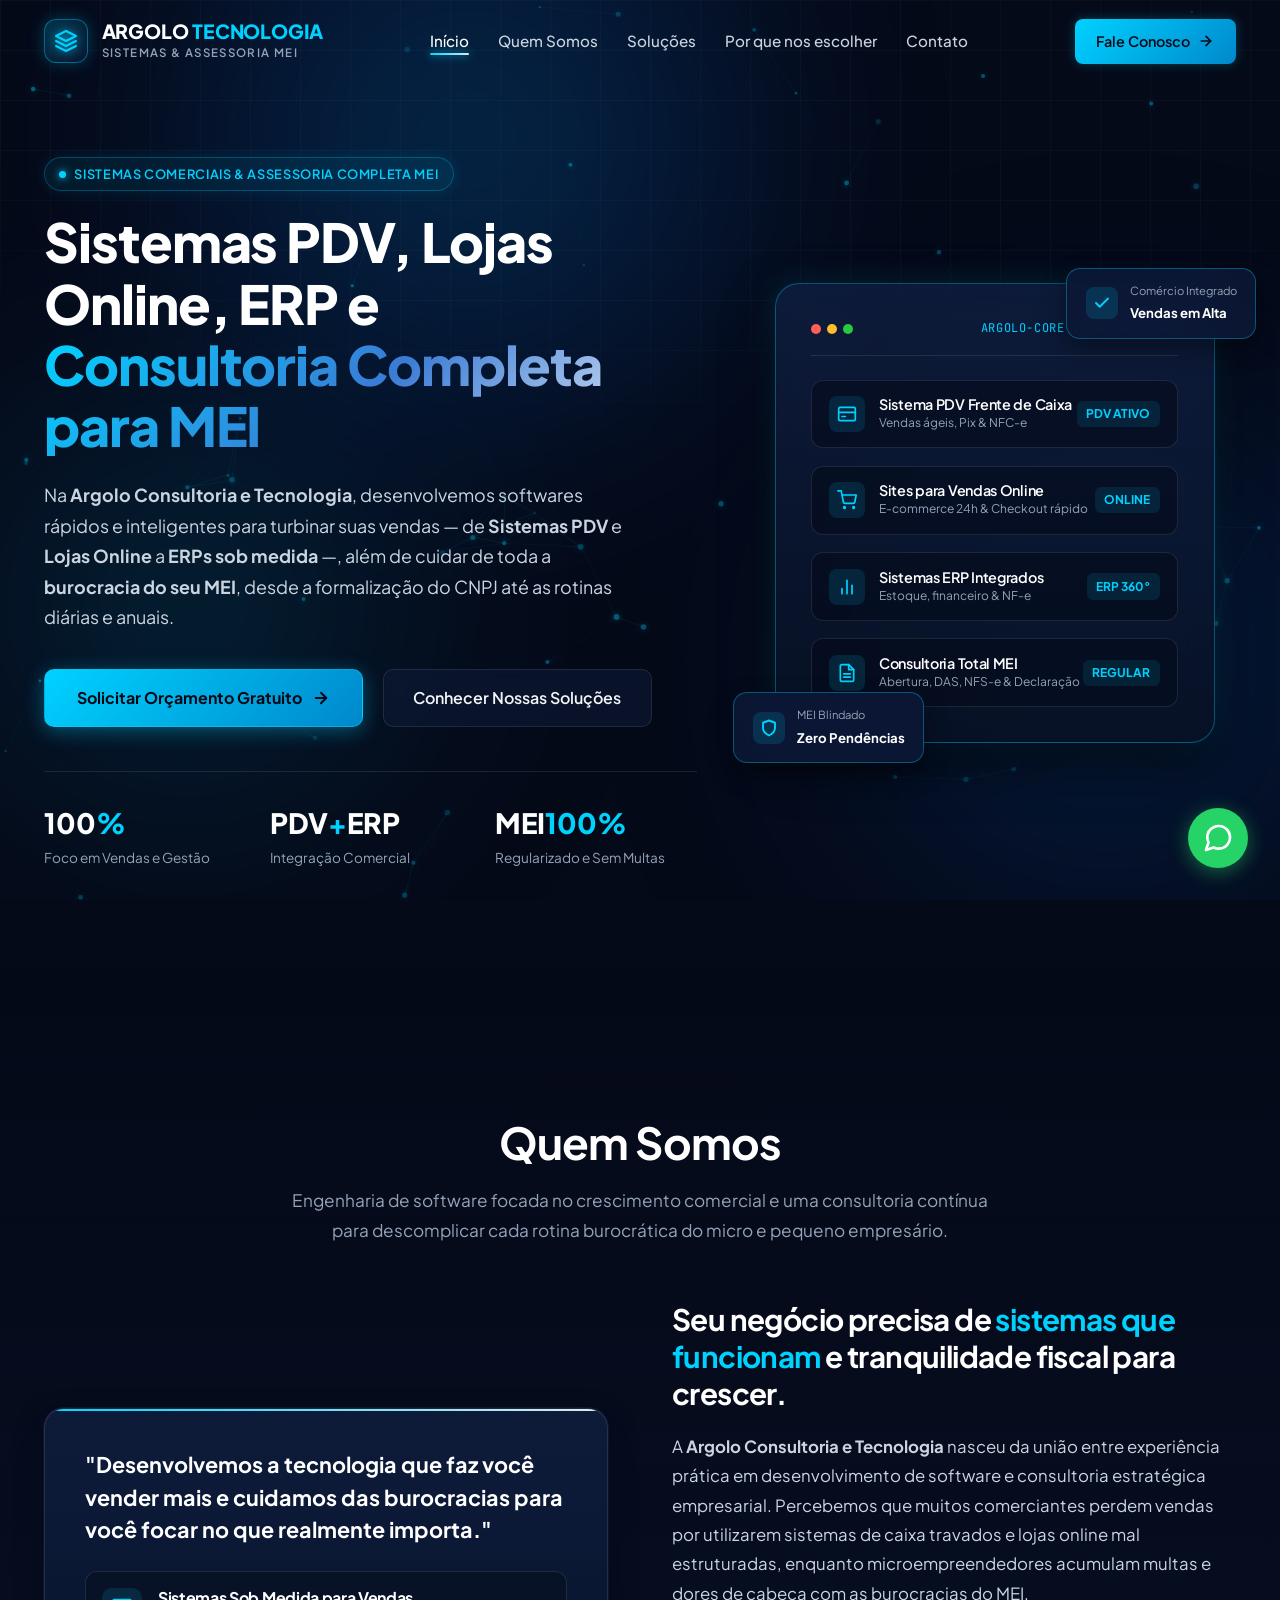
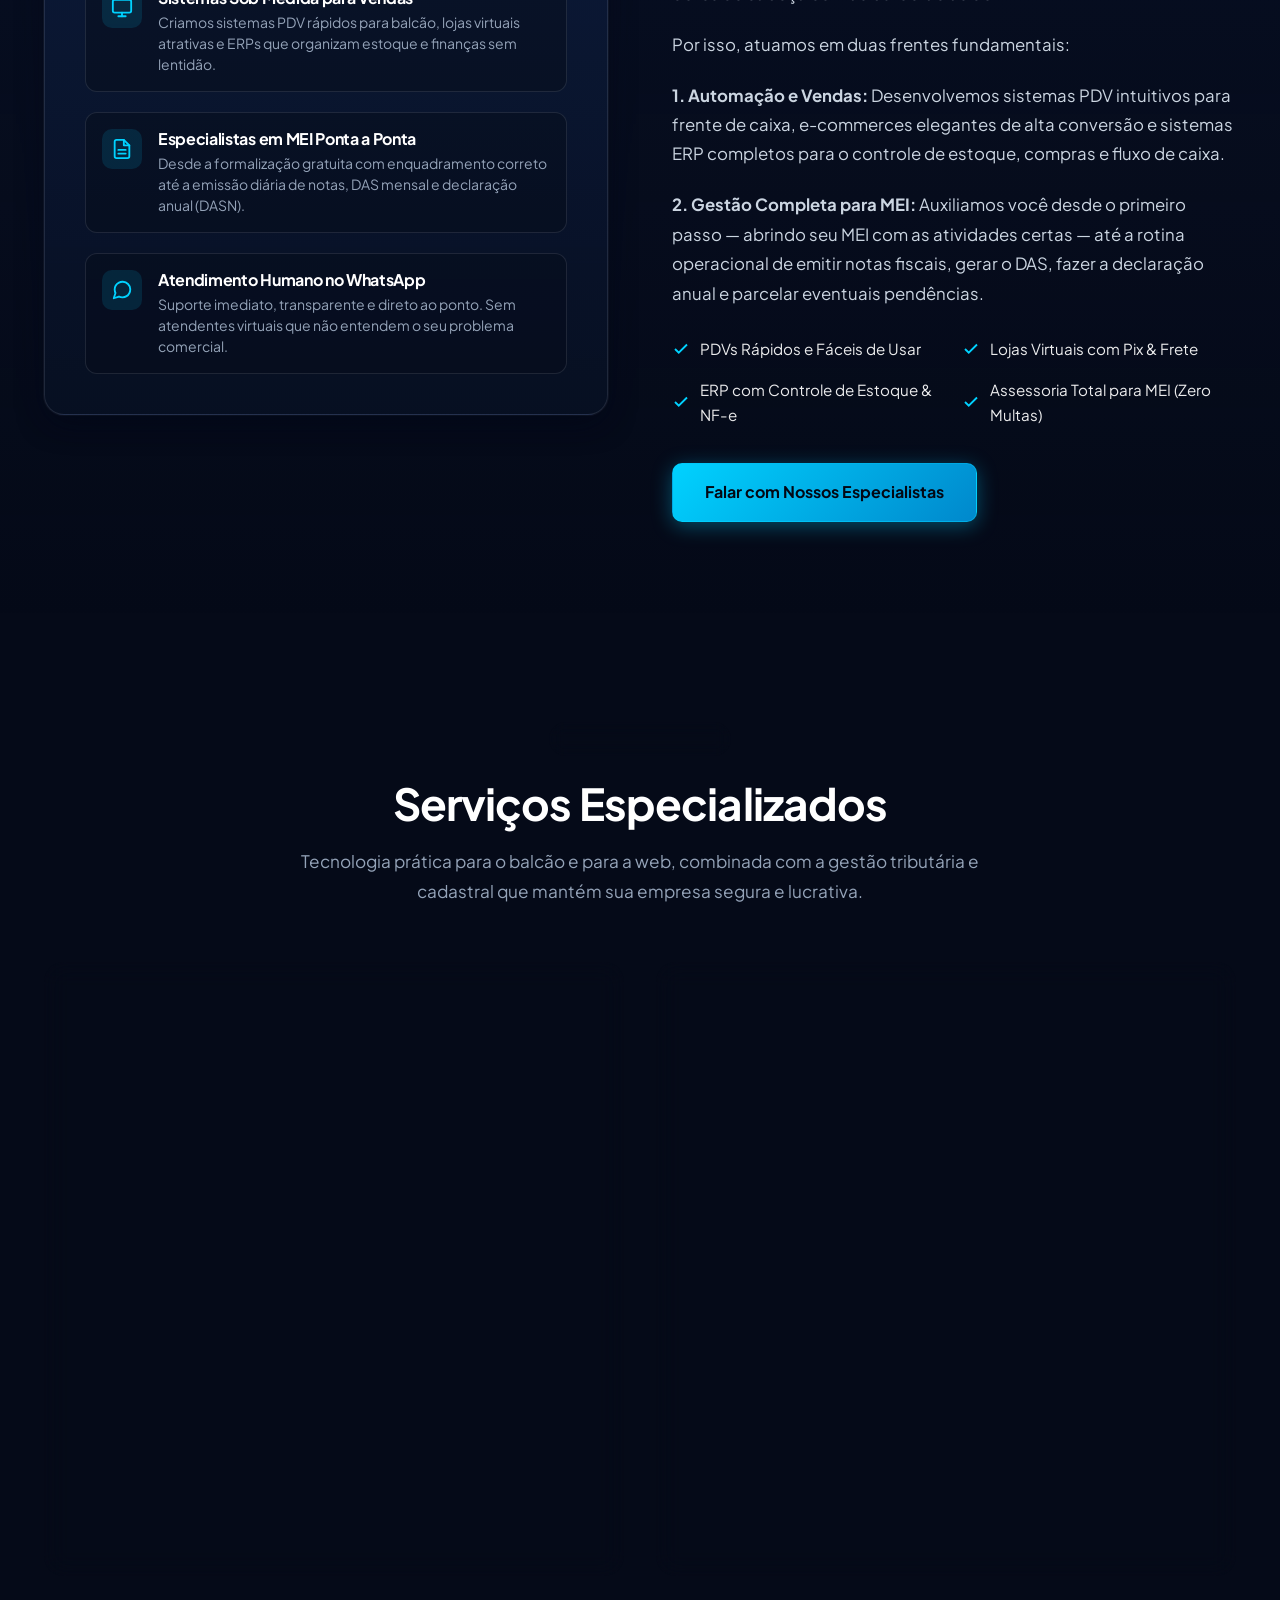
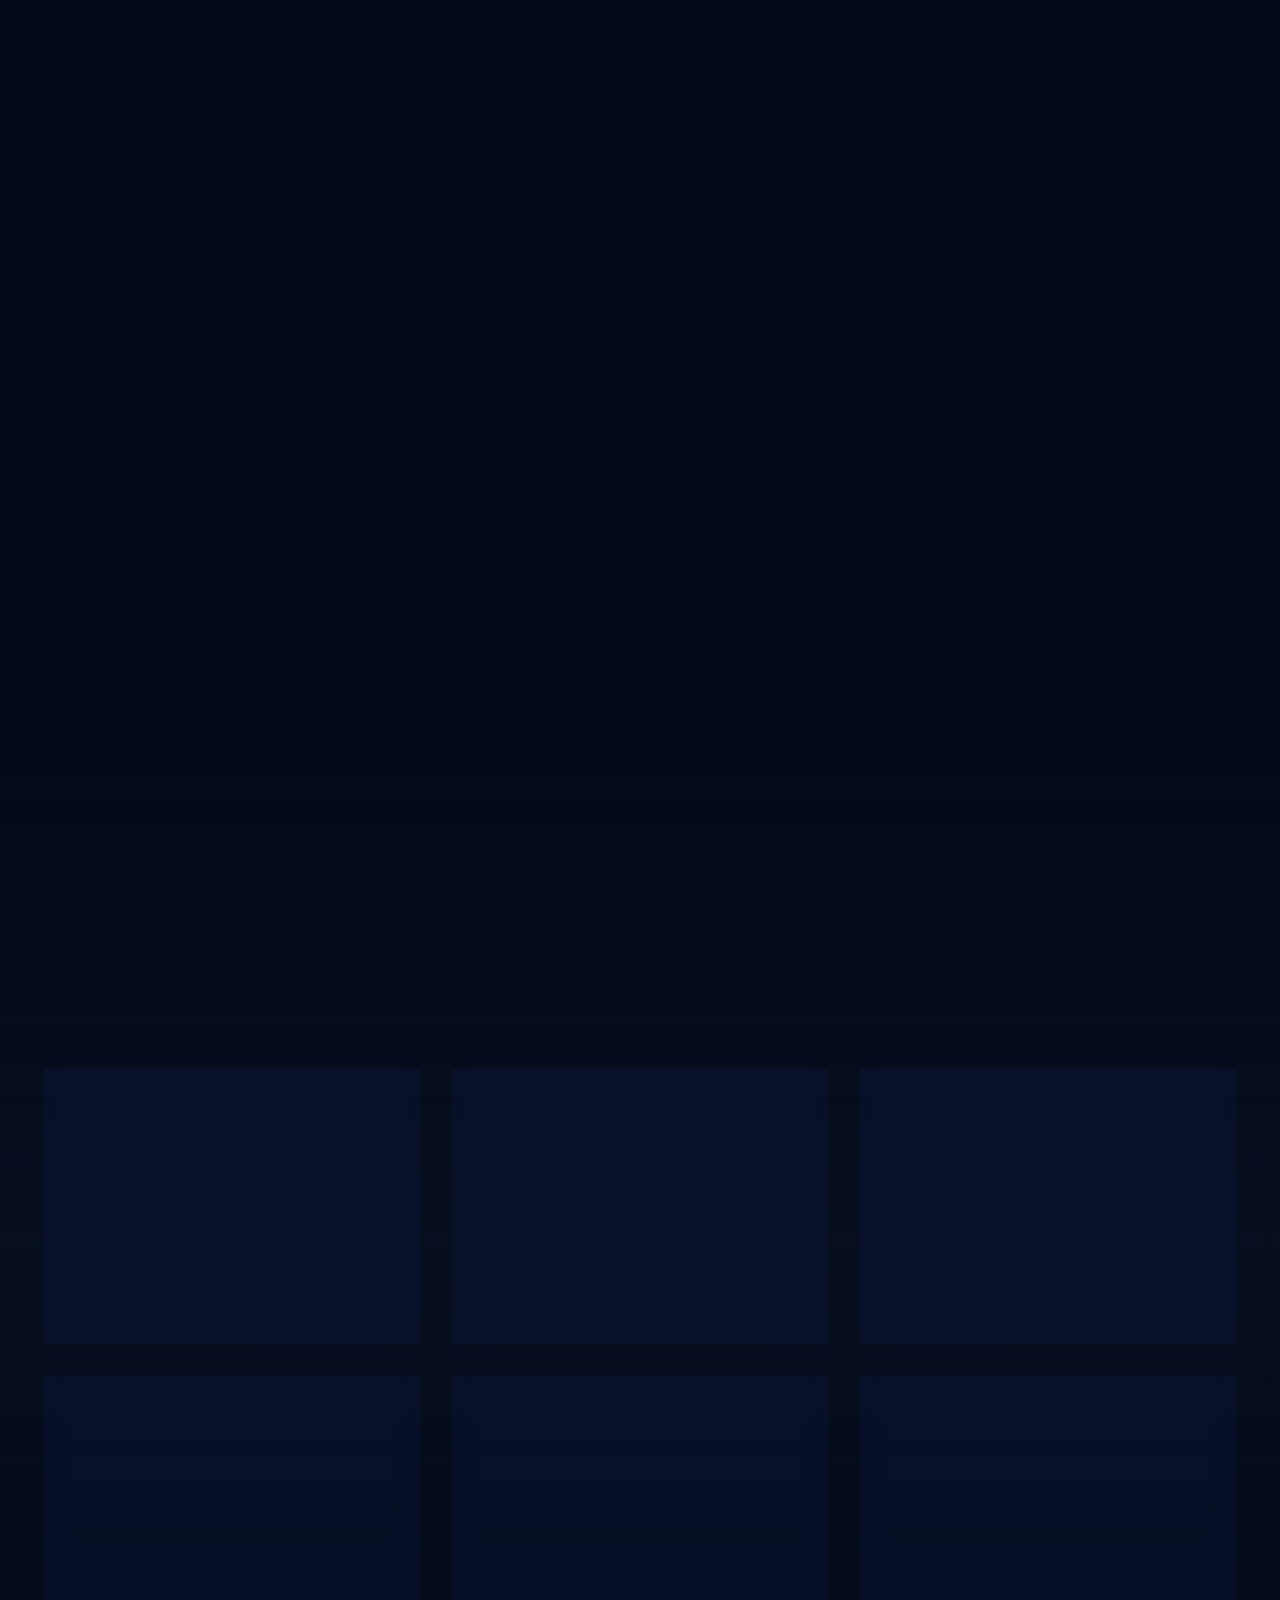
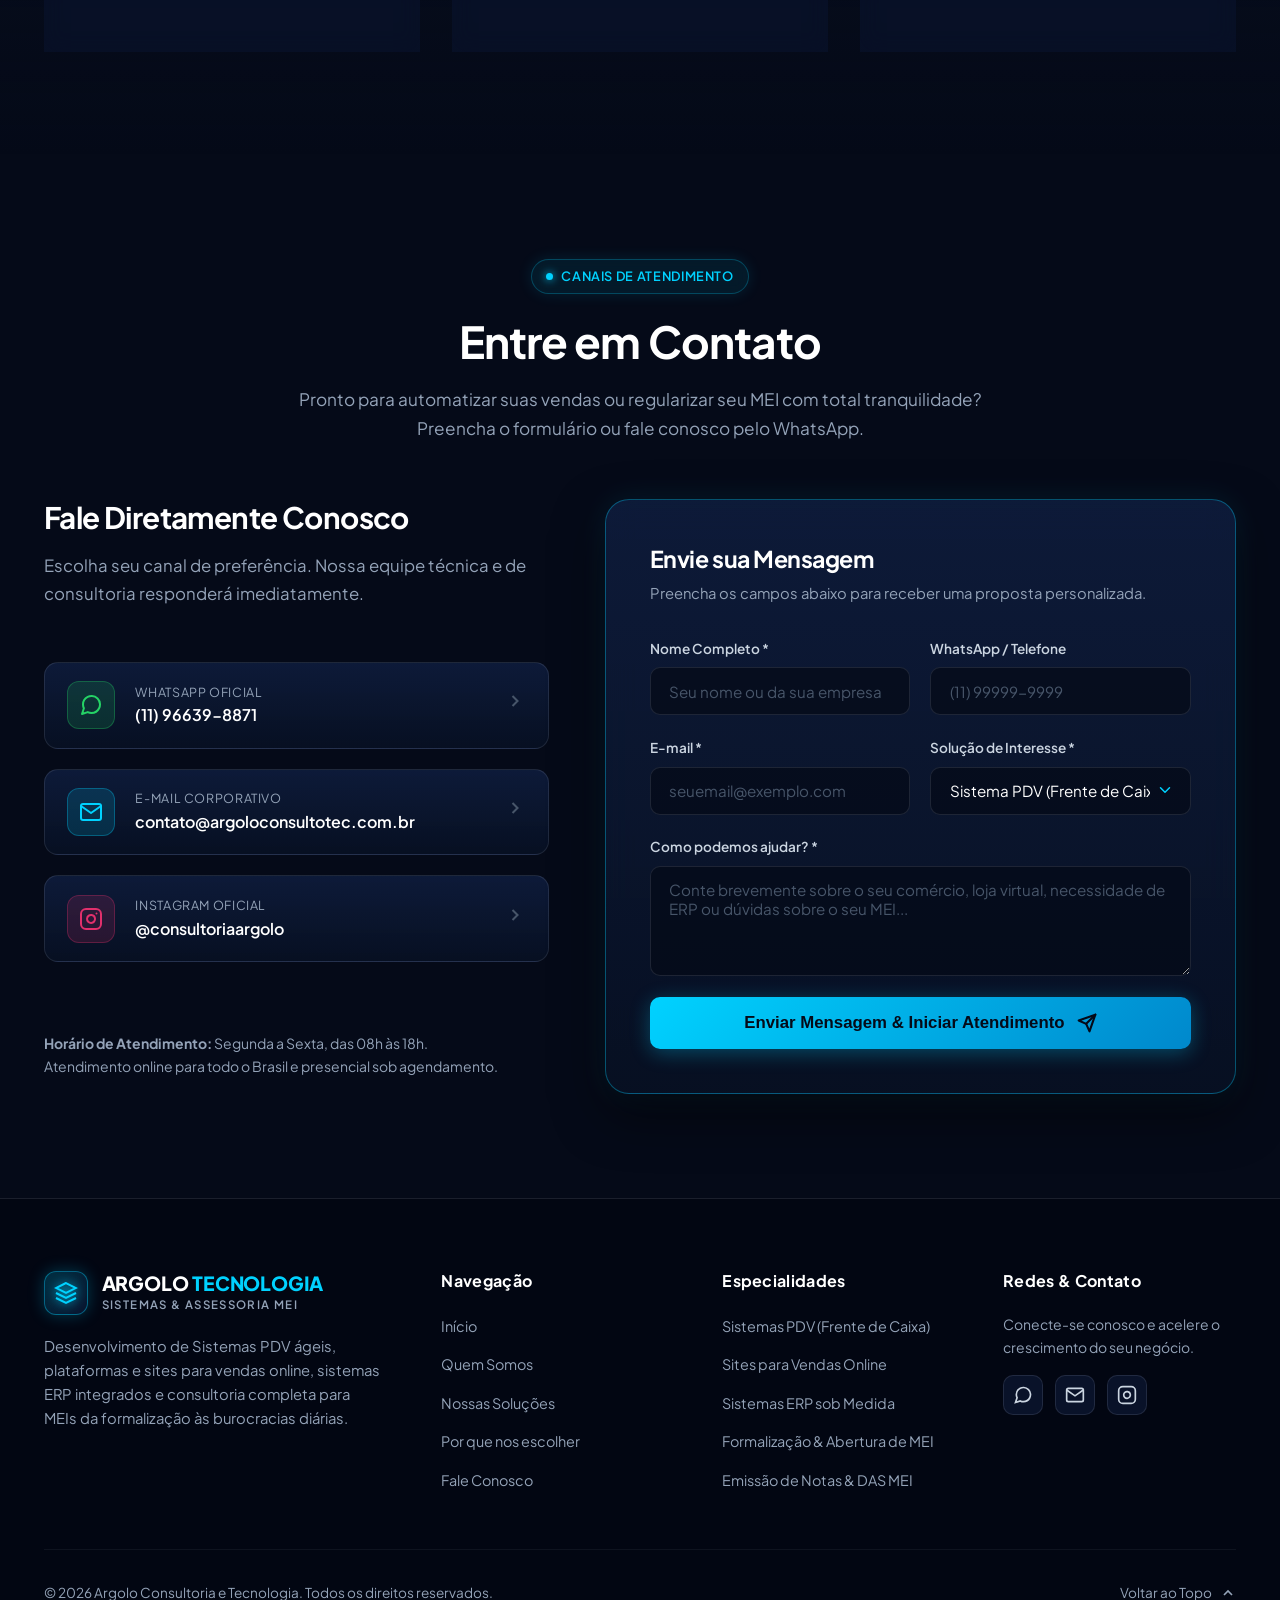
==== commit c18b984b: "Atualizacao do site" ====
--- a/index.html
+++ b/index.html
@@ -706,7 +706,7 @@
             </a>
 
             <!-- E-mail -->
-            <a href="mailto:argoloconsultoriaetecnologia@gmail.com" class="quick-channel-card" aria-label="Enviar E-mail para argoloconsultoriaetecnologia@gmail.com">
+            <a href="mailto:contato@argoloconsultotec.com.br" class="quick-channel-card" aria-label="Enviar E-mail para contato@argoloconsultotec.com.br">
               <div class="channel-icon email">
                 <svg width="24" height="24" viewBox="0 0 24 24" fill="none" stroke="currentColor" stroke-width="2" stroke-linecap="round" stroke-linejoin="round">
                   <path d="M4 4h16c1.1 0 2 .9 2 2v12c0 1.1-.9 2-2 2H4c-1.1 0-2-.9-2-2V6c0-1.1.9-2 2-2z"></path>
@@ -715,7 +715,7 @@
               </div>
               <div class="channel-details">
                 <span>E-mail Corporativo</span>
-                <strong>argoloconsultoriaetecnologia@gmail.com</strong>
+                <strong>contato@argoloconsultotec.com.br</strong>
               </div>
               <div class="channel-arrow">
                 <svg width="20" height="20" viewBox="0 0 24 24" fill="none" stroke="currentColor" stroke-width="2.5"><polyline points="9 18 15 12 9 6"></polyline></svg>
@@ -862,7 +862,7 @@
                 <path d="M21 11.5a8.38 8.38 0 0 1-.9 3.8 8.5 8.5 0 0 1-7.6 4.7 8.38 8.38 0 0 1-3.8-.9L3 21l1.9-5.7a8.38 8.38 0 0 1-.9-3.8 8.5 8.5 0 0 1 4.7-7.6 8.38 8.38 0 0 1 3.8-.9h.5a8.48 8.48 0 0 1 8 8v.5z"></path>
               </svg>
             </a>
-            <a href="mailto:argoloconsultoriaetecnologia@gmail.com" class="social-btn" title="E-mail">
+            <a href="mailto:contato@argoloconsultotec.com.br" class="social-btn" title="E-mail">
               <svg width="20" height="20" viewBox="0 0 24 24" fill="none" stroke="currentColor" stroke-width="2">
                 <path d="M4 4h16c1.1 0 2 .9 2 2v12c0 1.1-.9 2-2 2H4c-1.1 0-2-.9-2-2V6c0-1.1.9-2 2-2z"></path>
                 <polyline points="22,6 12,13 2,6"></polyline>
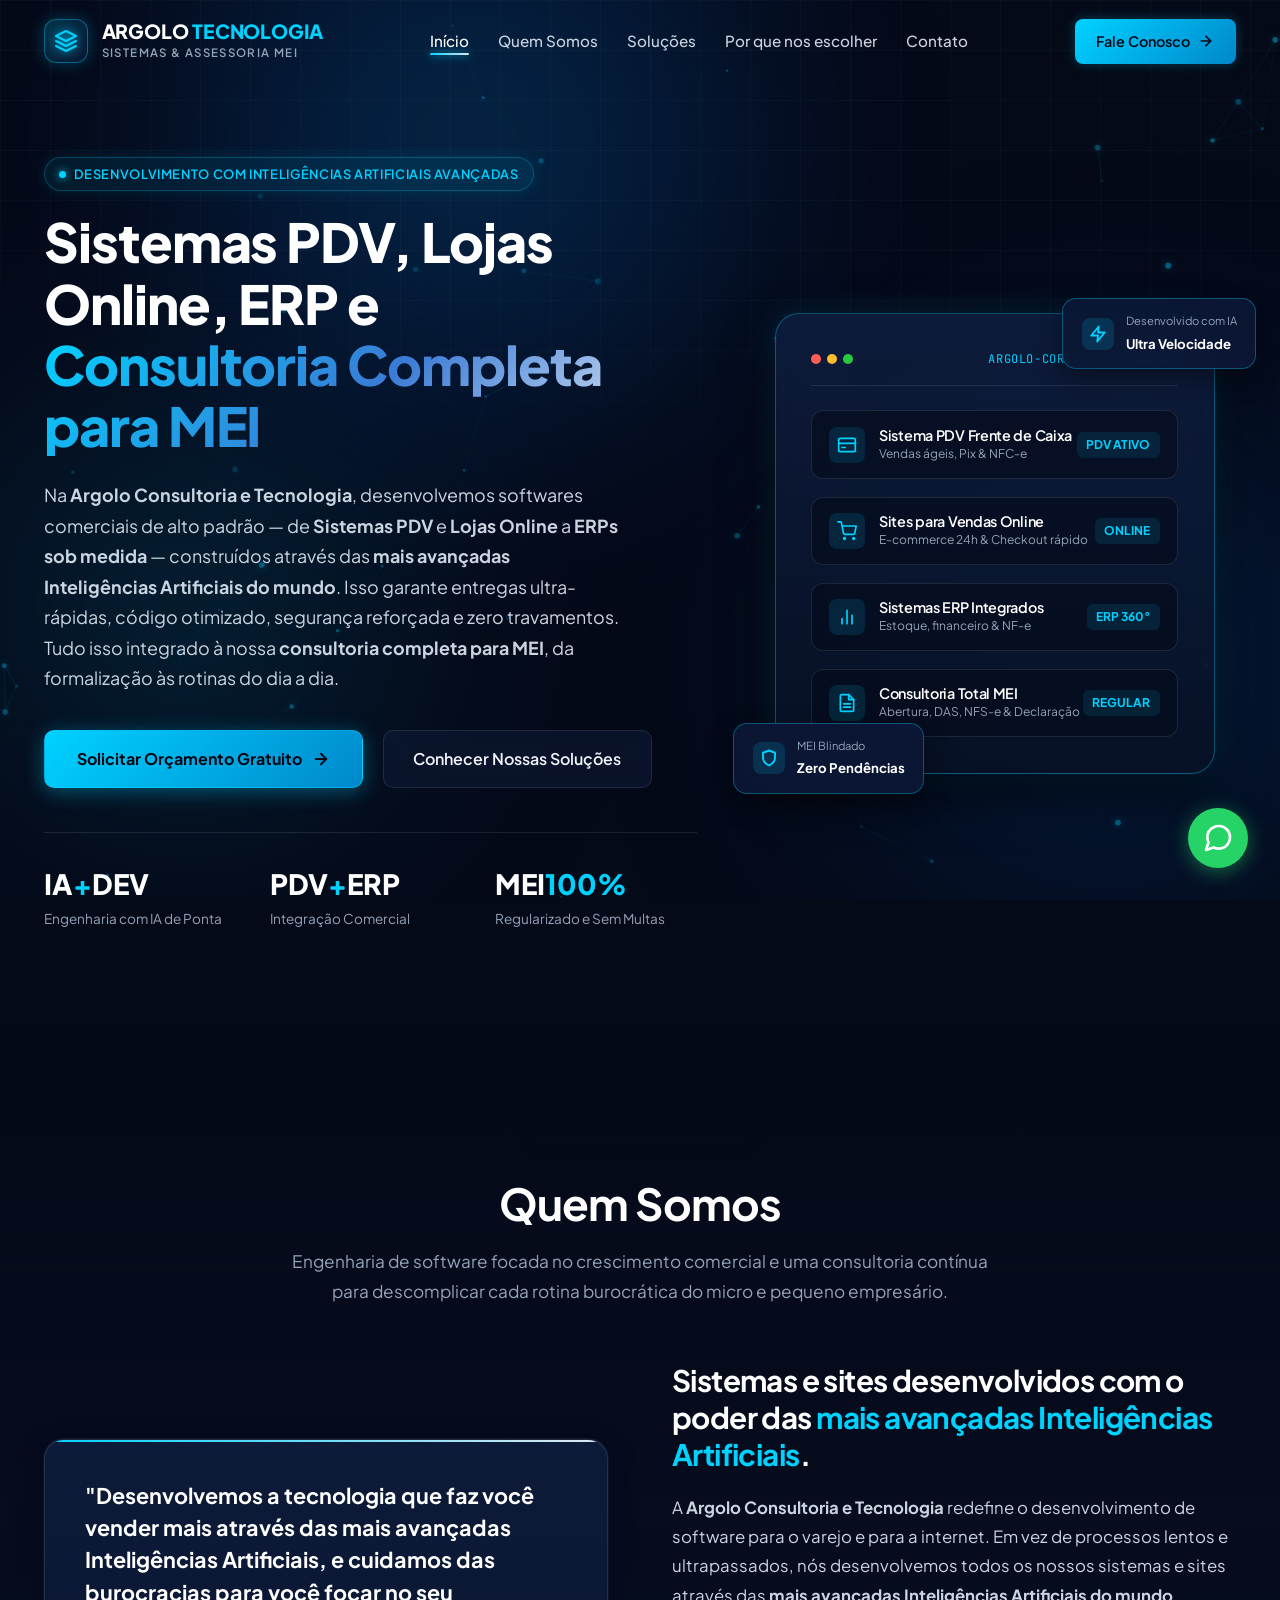
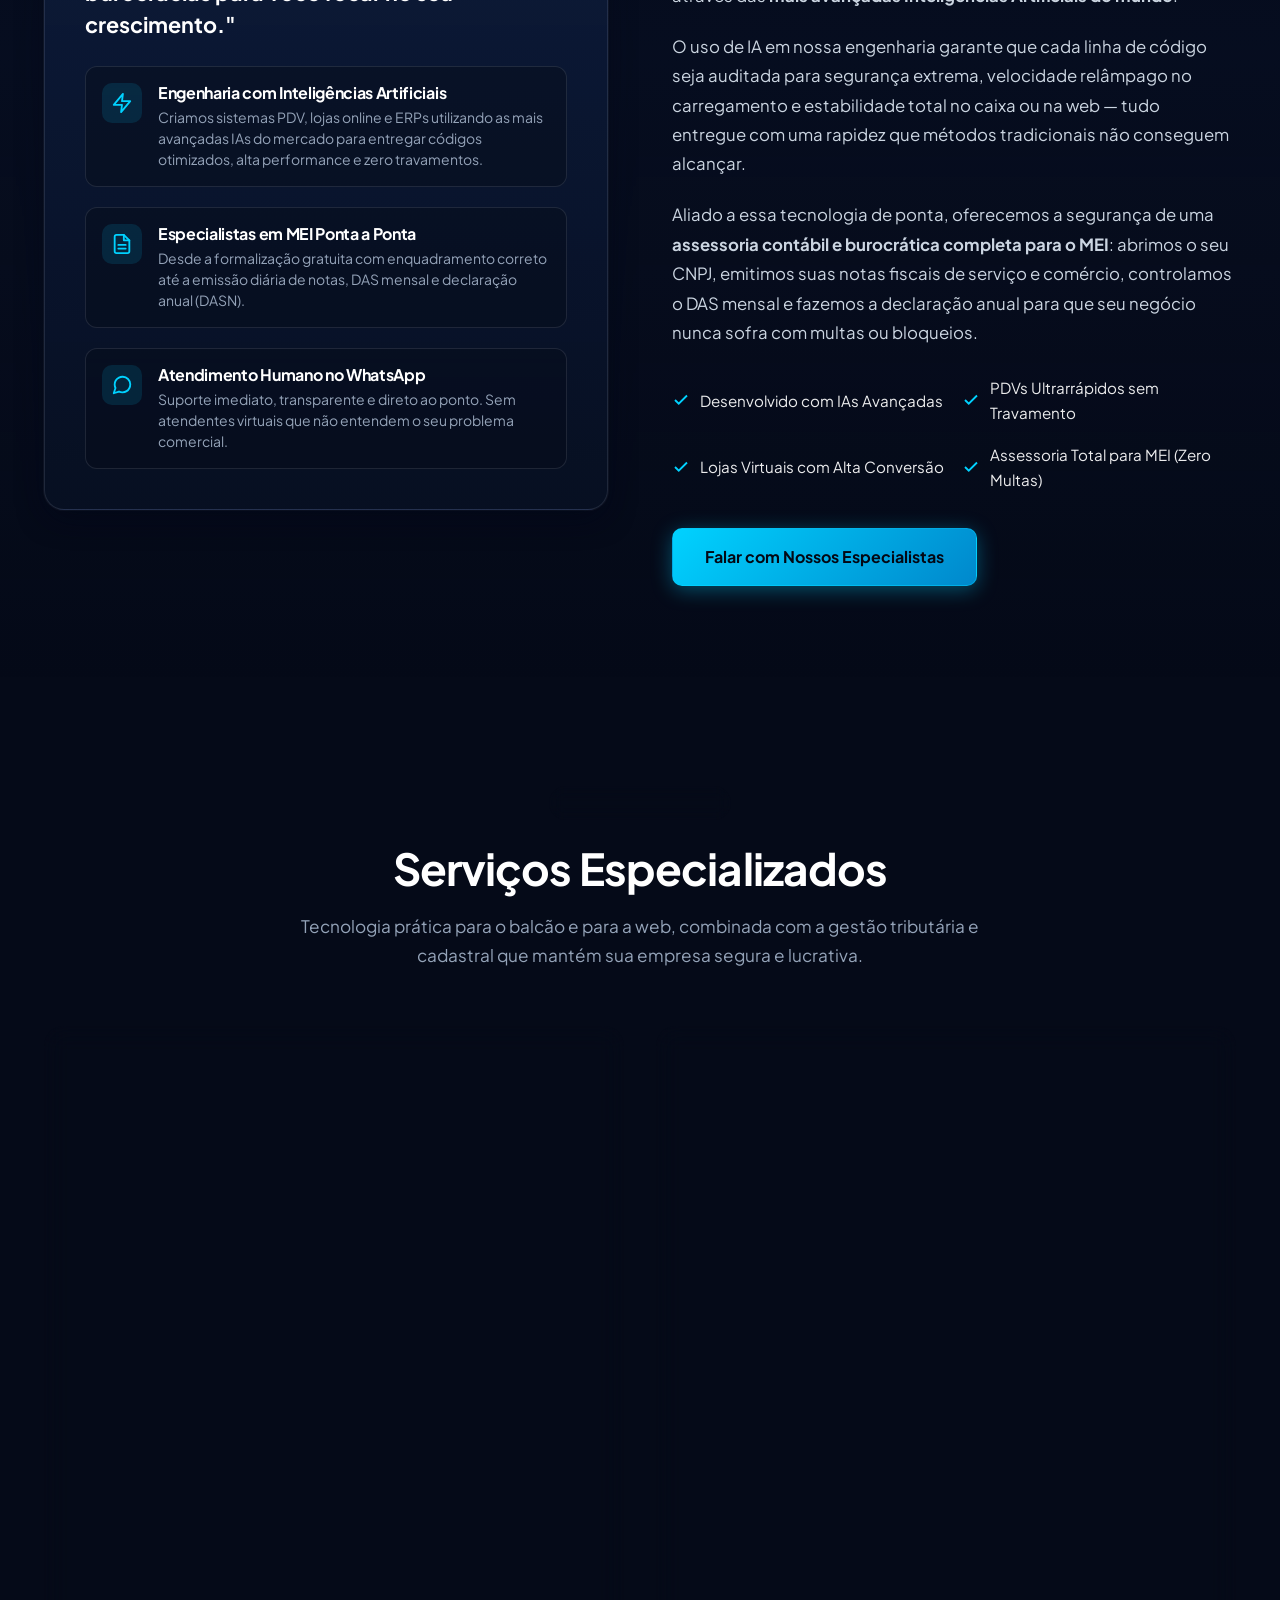
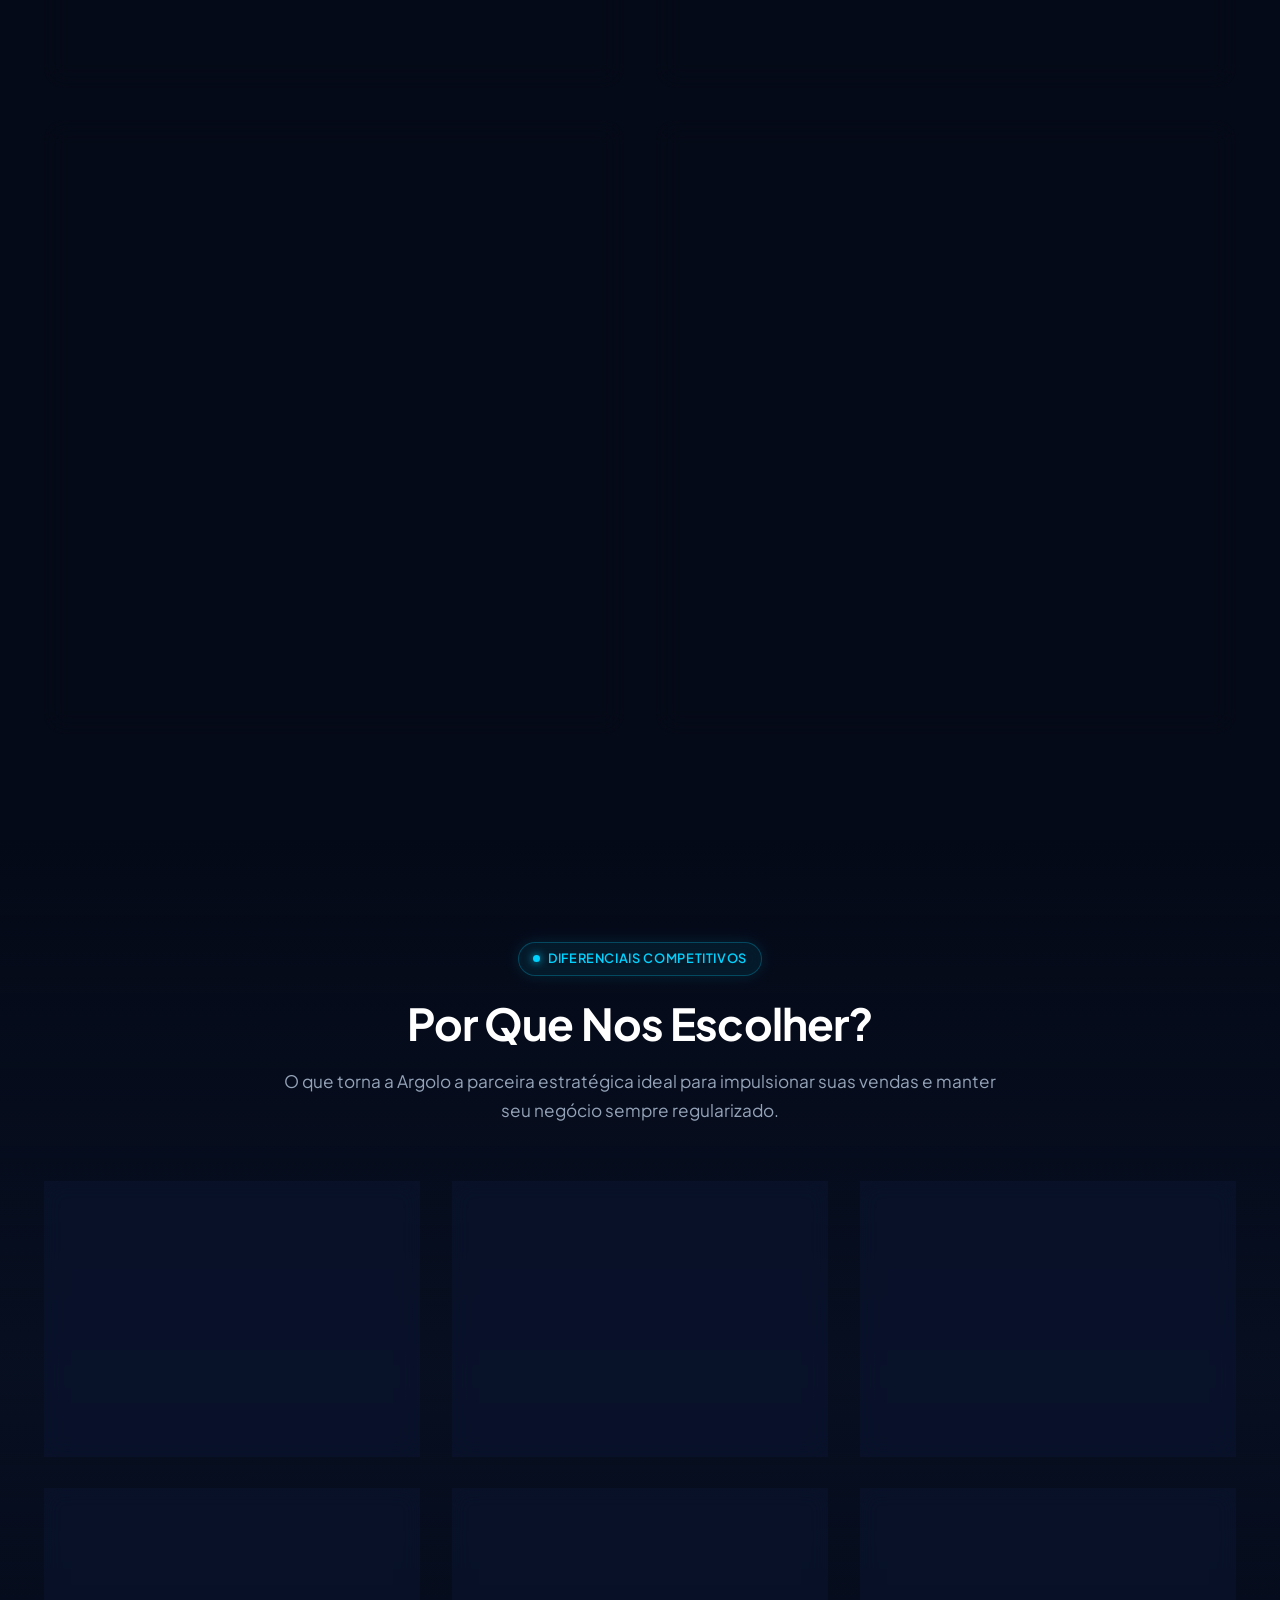
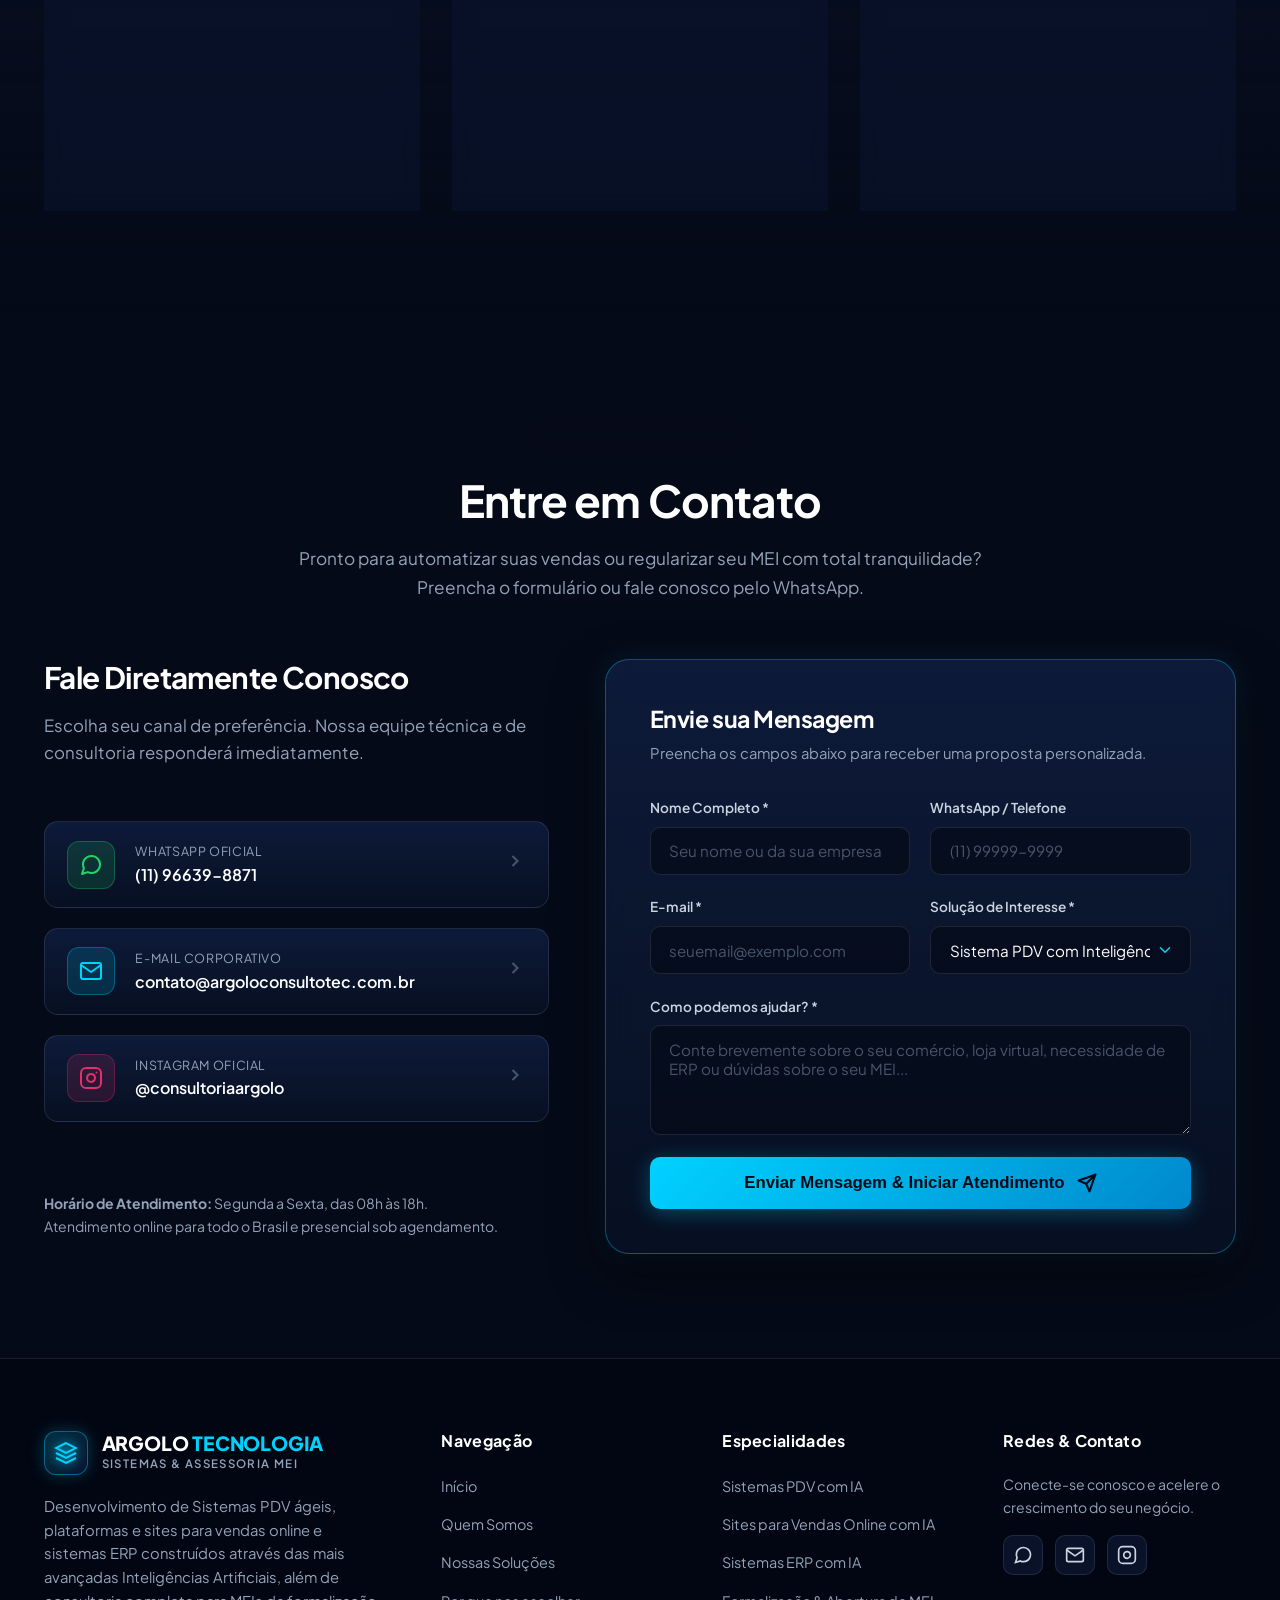
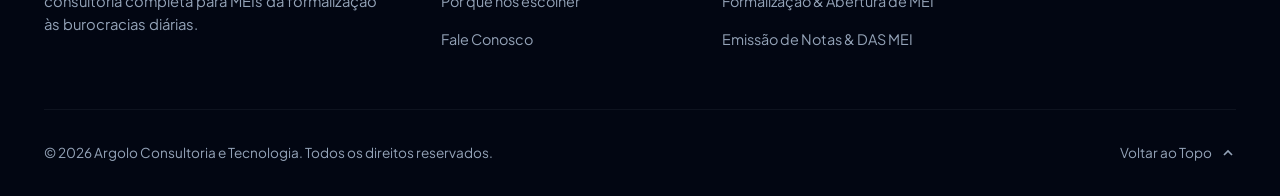
==== commit ddf1f4dc: "Atualizacao do site" ====
--- a/index.html
+++ b/index.html
@@ -6,10 +6,10 @@
   <meta http-equiv="X-UA-Compatible" content="ie=edge" />
 
   <!-- Primary Meta Tags -->
-  <title>Argolo Consultoria e Tecnologia | Sistemas PDV, Vendas Online, ERP & Assessoria MEI</title>
-  <meta name="title" content="Argolo Consultoria e Tecnologia | Sistemas PDV, Vendas Online, ERP & Assessoria MEI" />
-  <meta name="description" content="Desenvolvimento de Sistemas PDV ágeis, Sites e Lojas para Vendas Online, Sistemas ERP integrados e Consultoria Completa para MEI da formalização às rotinas fiscais diárias." />
-  <meta name="keywords" content="Sistema PDV, Frente de Caixa, Sites Vendas Online, Criar Loja Virtual, Sistema ERP, Software de Gestão, Consultoria MEI, Abrir MEI, Emissão de Notas MEI, Guia DAS MEI, Declaração Anual MEI, Argolo Tecnologia" />
+  <title>Argolo Consultoria e Tecnologia | Sistemas PDV, Vendas Online, ERP com IA & Assessoria MEI</title>
+  <meta name="title" content="Argolo Consultoria e Tecnologia | Sistemas PDV, Vendas Online, ERP com IA & Assessoria MEI" />
+  <meta name="description" content="Desenvolvimento de Sistemas PDV, Sites para Vendas Online e ERPs através das mais avançadas Inteligências Artificiais. Mais velocidade, segurança e Consultoria Completa para MEI." />
+  <meta name="keywords" content="Desenvolvimento com Inteligência Artificial, Sistemas com IA, Sistema PDV, Frente de Caixa, Sites Vendas Online, Criar Loja Virtual, Sistema ERP, Consultoria MEI, Abrir MEI, Emissão de Notas MEI, Guia DAS MEI, Argolo Tecnologia" />
   <meta name="author" content="Argolo Consultoria e Tecnologia" />
   <meta name="robots" content="index, follow" />
 
@@ -98,7 +98,7 @@
       <div class="hero-content reveal">
         <div class="badge">
           <span class="badge-dot"></span>
-          <span>Sistemas Comerciais & Assessoria Completa MEI</span>
+          <span>Desenvolvimento com Inteligências Artificiais Avançadas</span>
         </div>
 
         <h1 class="hero-title">
@@ -106,7 +106,7 @@
         </h1>
 
         <p class="hero-subtitle">
-          Na <strong>Argolo Consultoria e Tecnologia</strong>, desenvolvemos softwares rápidos e inteligentes para turbinar suas vendas — de <strong>Sistemas PDV</strong> e <strong>Lojas Online</strong> a <strong>ERPs sob medida</strong> —, além de cuidar de toda a <strong>burocracia do seu MEI</strong>, desde a formalização do CNPJ até as rotinas diárias e anuais.
+          Na <strong>Argolo Consultoria e Tecnologia</strong>, desenvolvemos softwares comerciais de alto padrão — de <strong>Sistemas PDV</strong> e <strong>Lojas Online</strong> a <strong>ERPs sob medida</strong> — construídos através das <strong>mais avançadas Inteligências Artificiais do mundo</strong>. Isso garante entregas ultra-rápidas, código otimizado, segurança reforçada e zero travamentos. Tudo isso integrado à nossa <strong>consultoria completa para MEI</strong>, da formalização às rotinas do dia a dia.
         </p>
 
         <div class="hero-actions">
@@ -126,8 +126,8 @@
         <!-- Trust Stats -->
         <div class="hero-stats">
           <div class="stat-item">
-            <div class="stat-number">100<span>%</span></div>
-            <div class="stat-label">Foco em Vendas e Gestão</div>
+            <div class="stat-number">IA<span>+</span>DEV</div>
+            <div class="stat-label">Engenharia com IA de Ponta</div>
           </div>
           <div class="stat-item">
             <div class="stat-number">PDV<span>+</span>ERP</div>
@@ -149,7 +149,7 @@
               <span class="dot-yellow"></span>
               <span class="dot-green"></span>
             </div>
-            <span class="terminal-title">argolo-core :: operacional</span>
+            <span class="terminal-title">argolo-core :: AI_POWERED</span>
           </div>
 
           <div class="showcase-body">
@@ -232,12 +232,12 @@
         <div class="floating-badge floating-badge-1">
           <div class="fb-icon">
             <svg width="18" height="18" viewBox="0 0 24 24" fill="none" stroke="currentColor" stroke-width="2.5" stroke-linecap="round" stroke-linejoin="round">
-              <polyline points="20 6 9 17 4 12"></polyline>
+              <polygon points="13 2 3 14 12 14 11 22 21 10 12 10 13 2"></polygon>
             </svg>
           </div>
           <div class="fb-content">
-            <p>Comércio Integrado</p>
-            <strong>Vendas em Alta</strong>
+            <p>Desenvolvido com IA</p>
+            <strong>Ultra Velocidade</strong>
           </div>
         </div>
 
@@ -276,20 +276,18 @@
         <div class="about-visual reveal">
           <div class="about-card-main">
             <p class="about-quote">
-              "Desenvolvemos a tecnologia que faz você vender mais e cuidamos das burocracias para você focar no que realmente importa."
+              "Desenvolvemos a tecnologia que faz você vender mais através das mais avançadas Inteligências Artificiais, e cuidamos das burocracias para você focar no seu crescimento."
             </p>
             <div class="about-pillars">
               <div class="pillar-item">
                 <div class="pillar-icon">
                   <svg width="22" height="22" viewBox="0 0 24 24" fill="none" stroke="currentColor" stroke-width="2" stroke-linecap="round" stroke-linejoin="round">
-                    <rect x="2" y="3" width="20" height="14" rx="2" ry="2"></rect>
-                    <line x1="8" y1="21" x2="16" y2="21"></line>
-                    <line x1="12" y1="17" x2="12" y2="21"></line>
+                    <polygon points="13 2 3 14 12 14 11 22 21 10 12 10 13 2"></polygon>
                   </svg>
                 </div>
                 <div class="pillar-content">
-                  <h4>Sistemas Sob Medida para Vendas</h4>
-                  <p>Criamos sistemas PDV rápidos para balcão, lojas virtuais atrativas e ERPs que organizam estoque e finanças sem lentidão.</p>
+                  <h4>Engenharia com Inteligências Artificiais</h4>
+                  <p>Criamos sistemas PDV, lojas online e ERPs utilizando as mais avançadas IAs do mercado para entregar códigos otimizados, alta performance e zero travamentos.</p>
                 </div>
               </div>
 
@@ -325,19 +323,16 @@
 
         <div class="about-text reveal reveal-delay-2">
           <h3 style="font-size: 1.85rem; margin-bottom: 1.25rem;">
-            Seu negócio precisa de <span class="cyan-text">sistemas que funcionam</span> e tranquilidade fiscal para crescer.
+            Sistemas e sites desenvolvidos com o poder das <span class="cyan-text">mais avançadas Inteligências Artificiais</span>.
           </h3>
           <p>
-            A <strong>Argolo Consultoria e Tecnologia</strong> nasceu da união entre experiência prática em desenvolvimento de software e consultoria estratégica empresarial. Percebemos que muitos comerciantes perdem vendas por utilizarem sistemas de caixa travados e lojas online mal estruturadas, enquanto microempreendedores acumulam multas e dores de cabeça com as burocracias do MEI.
+            A <strong>Argolo Consultoria e Tecnologia</strong> redefine o desenvolvimento de software para o varejo e para a internet. Em vez de processos lentos e ultrapassados, nós desenvolvemos todos os nossos sistemas e sites através das <strong>mais avançadas Inteligências Artificiais do mundo</strong>.
           </p>
           <p>
-            Por isso, atuamos em duas frentes fundamentais:
+            O uso de IA em nossa engenharia garante que cada linha de código seja auditada para segurança extrema, velocidade relâmpago no carregamento e estabilidade total no caixa ou na web — tudo entregue com uma rapidez que métodos tradicionais não conseguem alcançar.
           </p>
           <p>
-            <strong>1. Automação e Vendas:</strong> Desenvolvemos sistemas PDV intuitivos para frente de caixa, e-commerces elegantes de alta conversão e sistemas ERP completos para o controle de estoque, compras e fluxo de caixa.
-          </p>
-          <p>
-            <strong>2. Gestão Completa para MEI:</strong> Auxiliamos você desde o primeiro passo — abrindo seu MEI com as atividades certas — até a rotina operacional de emitir notas fiscais, gerar o DAS, fazer a declaração anual e parcelar eventuais pendências.
+            Aliado a essa tecnologia de ponta, oferecemos a segurança de uma <strong>assessoria contábil e burocrática completa para o MEI</strong>: abrimos o seu CNPJ, emitimos suas notas fiscais de serviço e comércio, controlamos o DAS mensal e fazemos a declaração anual para que seu negócio nunca sofra com multas ou bloqueios.
           </p>
 
           <ul class="about-features-list">
@@ -345,19 +340,19 @@
               <svg width="18" height="18" viewBox="0 0 24 24" fill="none" stroke="currentColor" stroke-width="2.5">
                 <polyline points="20 6 9 17 4 12"></polyline>
               </svg>
-              <span>PDVs Rápidos e Fáceis de Usar</span>
+              <span>Desenvolvido com IAs Avançadas</span>
             </li>
             <li>
               <svg width="18" height="18" viewBox="0 0 24 24" fill="none" stroke="currentColor" stroke-width="2.5">
                 <polyline points="20 6 9 17 4 12"></polyline>
               </svg>
-              <span>Lojas Virtuais com Pix & Frete</span>
+              <span>PDVs Ultrarrápidos sem Travamento</span>
             </li>
             <li>
               <svg width="18" height="18" viewBox="0 0 24 24" fill="none" stroke="currentColor" stroke-width="2.5">
                 <polyline points="20 6 9 17 4 12"></polyline>
               </svg>
-              <span>ERP com Controle de Estoque & NF-e</span>
+              <span>Lojas Virtuais com Alta Conversão</span>
             </li>
             <li>
               <svg width="18" height="18" viewBox="0 0 24 24" fill="none" stroke="currentColor" stroke-width="2.5">
@@ -406,11 +401,15 @@
             </div>
             <h3>Sistemas PDV (Frente de Caixa)</h3>
             <p class="service-summary">
-              Sistemas de ponto de venda ultrarrápidos e intuitivos. Evite filas no balcão com emissão instantânea de cupons fiscais (NFC-e/SAT), controle de turnos de operadores, fechamento de caixa e integração com leitores de código de barras.
+              Sistemas de ponto de venda de altíssima performance, <strong>desenvolvidos através das mais avançadas Inteligências Artificiais</strong>. Garantem estabilidade absoluta no balcão, tempo de resposta instantâneo, emissão de cupons fiscais (NFC-e/SAT) e fechamento seguro de caixa.
             </p>
             <ul class="service-bullets">
               <li>
                 <svg width="16" height="16" viewBox="0 0 24 24" fill="none" stroke="currentColor" stroke-width="2.5"><polyline points="20 6 9 17 4 12"></polyline></svg>
+                <span><strong>Desenvolvido com IA:</strong> código limpo, sem travamentos no caixa</span>
+              </li>
+              <li>
+                <svg width="16" height="16" viewBox="0 0 24 24" fill="none" stroke="currentColor" stroke-width="2.5"><polyline points="20 6 9 17 4 12"></polyline></svg>
                 <span>Emissão rápida de Cupom Fiscal (NFC-e/SAT) e recibos</span>
               </li>
               <li>
@@ -421,14 +420,10 @@
                 <svg width="16" height="16" viewBox="0 0 24 24" fill="none" stroke="currentColor" stroke-width="2.5"><polyline points="20 6 9 17 4 12"></polyline></svg>
                 <span>Integração com Pix instantâneo, maquininhas de cartão e TEF</span>
               </li>
-              <li>
-                <svg width="16" height="16" viewBox="0 0 24 24" fill="none" stroke="currentColor" stroke-width="2.5"><polyline points="20 6 9 17 4 12"></polyline></svg>
-                <span>Operação estável com sincronização de estoque e vendas</span>
-              </li>
             </ul>
           </div>
-          <a href="https://wa.me/5511966398871?text=Ol%C3%A1%2C%20tenho%20interesse%20no%20desenvolvimento%20de%20Sistema%20PDV%20(Frente%20de%20Caixa)%20da%20Argolo." target="_blank" rel="noopener noreferrer" class="service-btn">
-            <span>Quero um Sistema PDV</span>
+          <a href="https://wa.me/5511966398871?text=Ol%C3%A1%2C%20tenho%20interesse%20no%20desenvolvimento%20de%20Sistema%20PDV%20com%20IA%20da%20Argolo." target="_blank" rel="noopener noreferrer" class="service-btn">
+            <span>Quero um Sistema PDV com IA</span>
             <svg width="16" height="16" viewBox="0 0 24 24" fill="none" stroke="currentColor" stroke-width="2.5"><line x1="5" y1="12" x2="19" y2="12"></line><polyline points="12 5 19 12 12 19"></polyline></svg>
           </a>
         </div>
@@ -446,12 +441,12 @@
             </div>
             <h3>Sites para Vendas Online (E-commerce)</h3>
             <p class="service-summary">
-              Coloque seu negócio para vender 24 horas por dia na internet. Desenvolvemos lojas virtuais e catálogos digitais com design moderno, alta taxa de conversão, checkout transparente e experiência de compra perfeita no celular.
+              Lojas virtuais e catálogos <strong>criados através das mais modernas Inteligências Artificiais</strong> para alta conversão. Arquitetura otimizada para carregar em milissegundos, checkout seguro e experiência de compra impecável no smartphone.
             </p>
             <ul class="service-bullets">
               <li>
                 <svg width="16" height="16" viewBox="0 0 24 24" fill="none" stroke="currentColor" stroke-width="2.5"><polyline points="20 6 9 17 4 12"></polyline></svg>
-                <span>Lojas virtuais responsivas e otimizadas para smartphones</span>
+                <span><strong>Engenharia com IA:</strong> velocidade de carregamento e alta taxa de conversão</span>
               </li>
               <li>
                 <svg width="16" height="16" viewBox="0 0 24 24" fill="none" stroke="currentColor" stroke-width="2.5"><polyline points="20 6 9 17 4 12"></polyline></svg>
@@ -463,12 +458,12 @@
               </li>
               <li>
                 <svg width="16" height="16" viewBox="0 0 24 24" fill="none" stroke="currentColor" stroke-width="2.5"><polyline points="20 6 9 17 4 12"></polyline></svg>
-                <span>Painel simples para você gerenciar produtos, preços e pedidos</span>
+                <span>Painel simples para gerenciar produtos, preços e pedidos em tempo real</span>
               </li>
             </ul>
           </div>
-          <a href="https://wa.me/5511966398871?text=Ol%C3%A1%2C%20gostaria%20de%20criar%20um%20Site%20para%20Vendas%20Online%20(E-commerce)%20com%20a%20Argolo." target="_blank" rel="noopener noreferrer" class="service-btn">
-            <span>Criar Meu Site de Vendas</span>
+          <a href="https://wa.me/5511966398871?text=Ol%C3%A1%2C%20gostaria%20de%20criar%20um%20Site%20para%20Vendas%20Online%20com%20IA%20com%20a%20Argolo." target="_blank" rel="noopener noreferrer" class="service-btn">
+            <span>Criar Meu Site de Vendas com IA</span>
             <svg width="16" height="16" viewBox="0 0 24 24" fill="none" stroke="currentColor" stroke-width="2.5"><line x1="5" y1="12" x2="19" y2="12"></line><polyline points="12 5 19 12 12 19"></polyline></svg>
           </a>
         </div>
@@ -487,11 +482,15 @@
             </div>
             <h3>Sistemas ERP (Gestão Empresarial)</h3>
             <p class="service-summary">
-              Chega de planilhas desorganizadas e dados espalhados. Nossos ERPs integram controle financeiro, gestão avançada de estoque, emissão de NF-e e relatórios analíticos em uma interface clara e descomplicada.
+              Centralize sua gestão com sistemas ERP <strong>desenvolvidos através de Inteligências Artificiais de ponta</strong>. Automação inteligente de processos financeiros, controle de estoque preditivo, emissão automatizada de NF-e e relatórios executivos.
             </p>
             <ul class="service-bullets">
               <li>
                 <svg width="16" height="16" viewBox="0 0 24 24" fill="none" stroke="currentColor" stroke-width="2.5"><polyline points="20 6 9 17 4 12"></polyline></svg>
+                <span><strong>Desenvolvido com IA:</strong> automação de rotinas e lógica financeira robusta</span>
+              </li>
+              <li>
+                <svg width="16" height="16" viewBox="0 0 24 24" fill="none" stroke="currentColor" stroke-width="2.5"><polyline points="20 6 9 17 4 12"></polyline></svg>
                 <span>Financeiro completo: fluxo de caixa, contas a pagar e a receber</span>
               </li>
               <li>
@@ -500,16 +499,12 @@
               </li>
               <li>
                 <svg width="16" height="16" viewBox="0 0 24 24" fill="none" stroke="currentColor" stroke-width="2.5"><polyline points="20 6 9 17 4 12"></polyline></svg>
-                <span>Emissão automática de Nota Fiscal Eletrônica (NF-e mercantil)</span>
-              </li>
-              <li>
-                <svg width="16" height="16" viewBox="0 0 24 24" fill="none" stroke="currentColor" stroke-width="2.5"><polyline points="20 6 9 17 4 12"></polyline></svg>
-                <span>Relatórios de faturamento, lucratividade e DRE gerencial</span>
+                <span>Emissão automática de Nota Fiscal Eletrônica (NF-e) e relatórios DRE</span>
               </li>
             </ul>
           </div>
-          <a href="https://wa.me/5511966398871?text=Ol%C3%A1%2C%20tenho%20interesse%20em%20implantar%20um%20Sistema%20ERP%20sob%20medida%20com%20a%20Argolo." target="_blank" rel="noopener noreferrer" class="service-btn">
-            <span>Implantar Sistema ERP</span>
+          <a href="https://wa.me/5511966398871?text=Ol%C3%A1%2C%20tenho%20interesse%20em%20implantar%20um%20Sistema%20ERP%20com%20IA%20com%20a%20Argolo." target="_blank" rel="noopener noreferrer" class="service-btn">
+            <span>Implantar Sistema ERP com IA</span>
             <svg width="16" height="16" viewBox="0 0 24 24" fill="none" stroke="currentColor" stroke-width="2.5"><line x1="5" y1="12" x2="19" y2="12"></line><polyline points="12 5 19 12 12 19"></polyline></svg>
           </a>
         </div>
@@ -625,9 +620,9 @@
               <polygon points="13 2 3 14 12 14 11 22 21 10 12 10 13 2"></polygon>
             </svg>
           </div>
-          <h4>Softwares Leves que Não Travam</h4>
+          <h4>Desenvolvimento com IAs Avançadas</h4>
           <p>
-            Construídos com tecnologias modernas para oferecer máxima velocidade e confiabilidade, mesmo em horários de pico no caixa ou na web.
+            Criamos nossos softwares e sites através das mais avançadas Inteligências Artificiais do mercado, garantindo código enxuto, máxima segurança e desempenho veloz sem lentidão.
           </p>
         </div>
 
@@ -774,9 +769,9 @@
               <div class="form-group">
                 <label for="servico">Solução de Interesse *</label>
                 <select id="servico" class="form-control" required>
-                  <option value="Sistema PDV (Frente de Caixa)">Sistema PDV (Frente de Caixa)</option>
-                  <option value="Site para Vendas Online (E-commerce)">Site para Vendas Online (E-commerce)</option>
-                  <option value="Sistema ERP (Gestão Empresarial & Estoque)">Sistema ERP (Gestão Empresarial & Estoque)</option>
+                  <option value="Sistema PDV com Inteligência Artificial">Sistema PDV com Inteligência Artificial</option>
+                  <option value="Site para Vendas Online com IA (E-commerce)">Site para Vendas Online com IA (E-commerce)</option>
+                  <option value="Sistema ERP com IA (Gestão Empresarial & Estoque)">Sistema ERP com IA (Gestão Empresarial & Estoque)</option>
                   <option value="Consultoria Completa para MEI (Formalização e Burocracias)">Consultoria Completa para MEI (Formalização e Burocracias)</option>
                   <option value="Outro Projeto / Dúvida Geral">Outro Projeto / Dúvida Geral</option>
                 </select>
@@ -825,7 +820,7 @@
             </div>
           </a>
           <p>
-            Desenvolvimento de Sistemas PDV ágeis, plataformas e sites para vendas online, sistemas ERP integrados e consultoria completa para MEIs da formalização às burocracias diárias.
+            Desenvolvimento de Sistemas PDV ágeis, plataformas e sites para vendas online e sistemas ERP construídos através das mais avançadas Inteligências Artificiais, além de consultoria completa para MEIs da formalização às burocracias diárias.
           </p>
         </div>
 
@@ -843,9 +838,9 @@
         <div class="footer-col">
           <h5>Especialidades</h5>
           <ul class="footer-links">
-            <li><a href="#servicos">Sistemas PDV (Frente de Caixa)</a></li>
-            <li><a href="#servicos">Sites para Vendas Online</a></li>
-            <li><a href="#servicos">Sistemas ERP sob Medida</a></li>
+            <li><a href="#servicos">Sistemas PDV com IA</a></li>
+            <li><a href="#servicos">Sites para Vendas Online com IA</a></li>
+            <li><a href="#servicos">Sistemas ERP com IA</a></li>
             <li><a href="#servicos">Formalização & Abertura de MEI</a></li>
             <li><a href="#servicos">Emissão de Notas & DAS MEI</a></li>
           </ul>
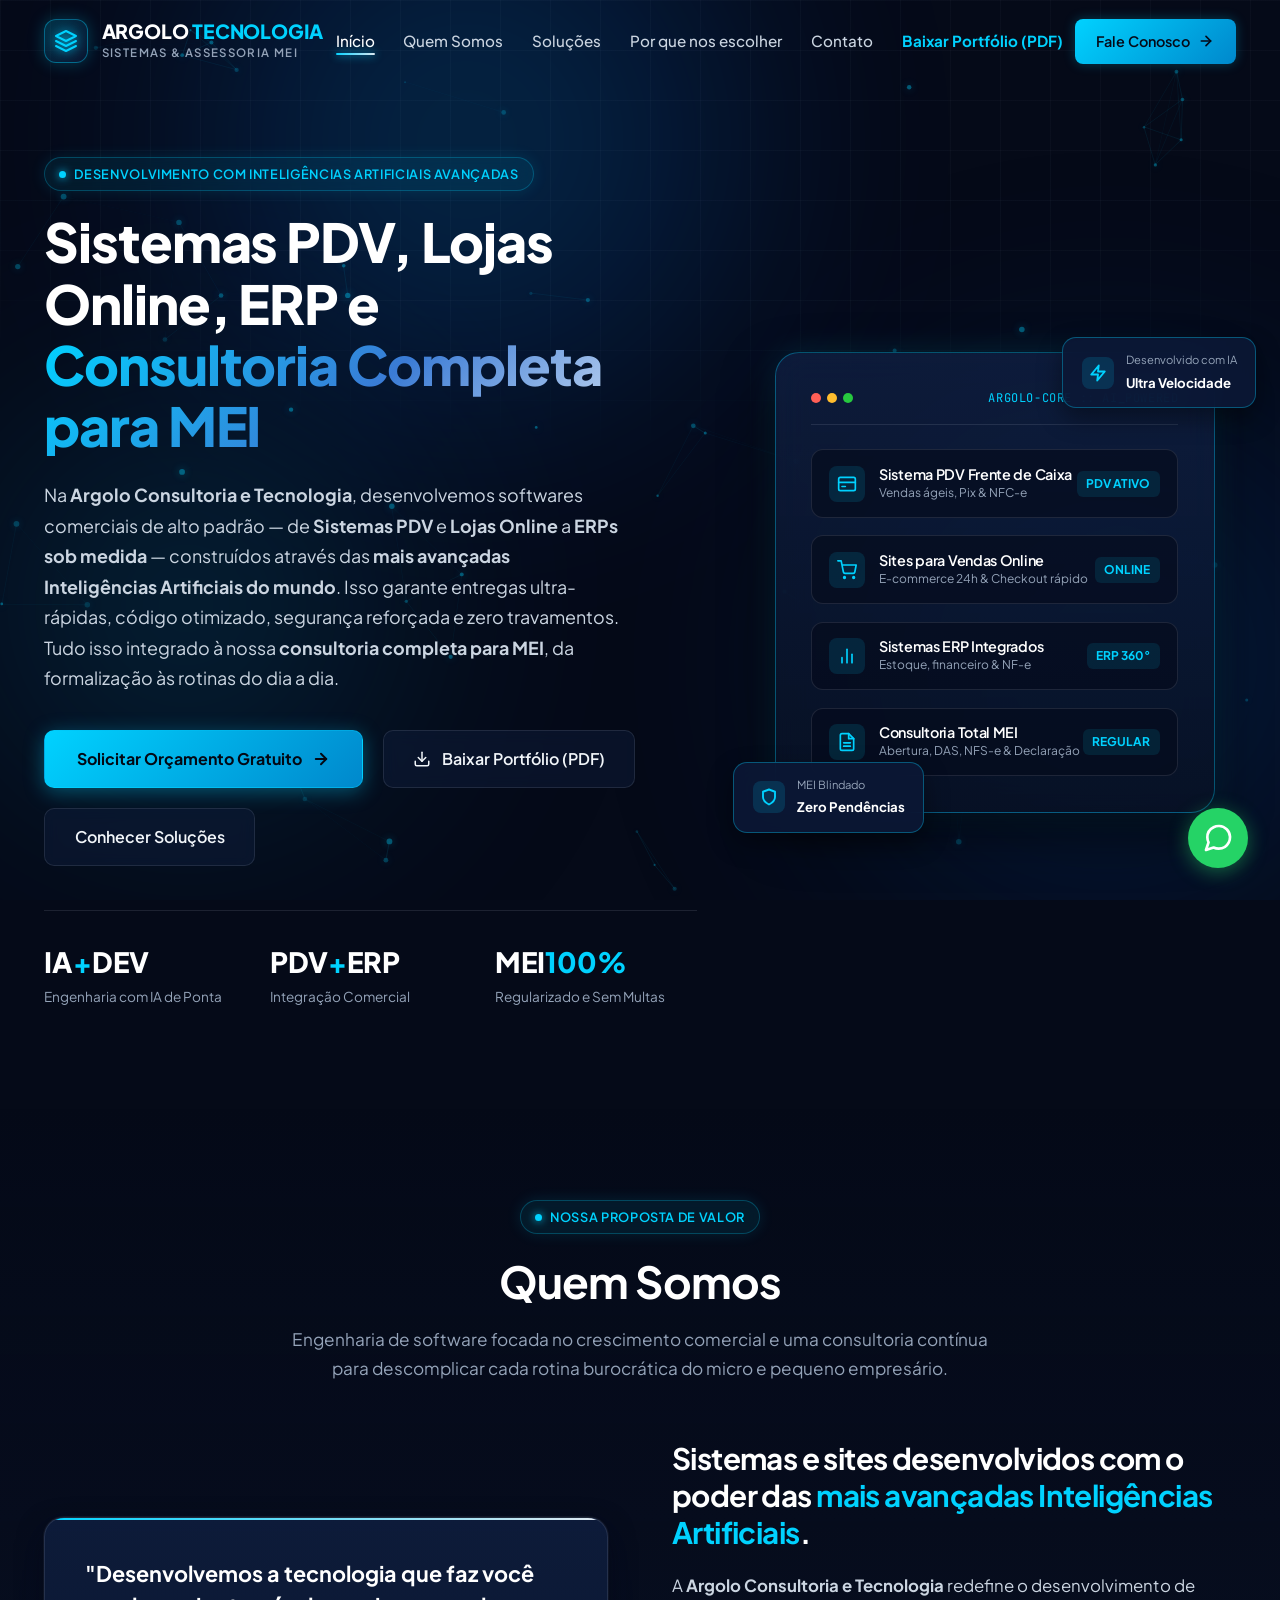
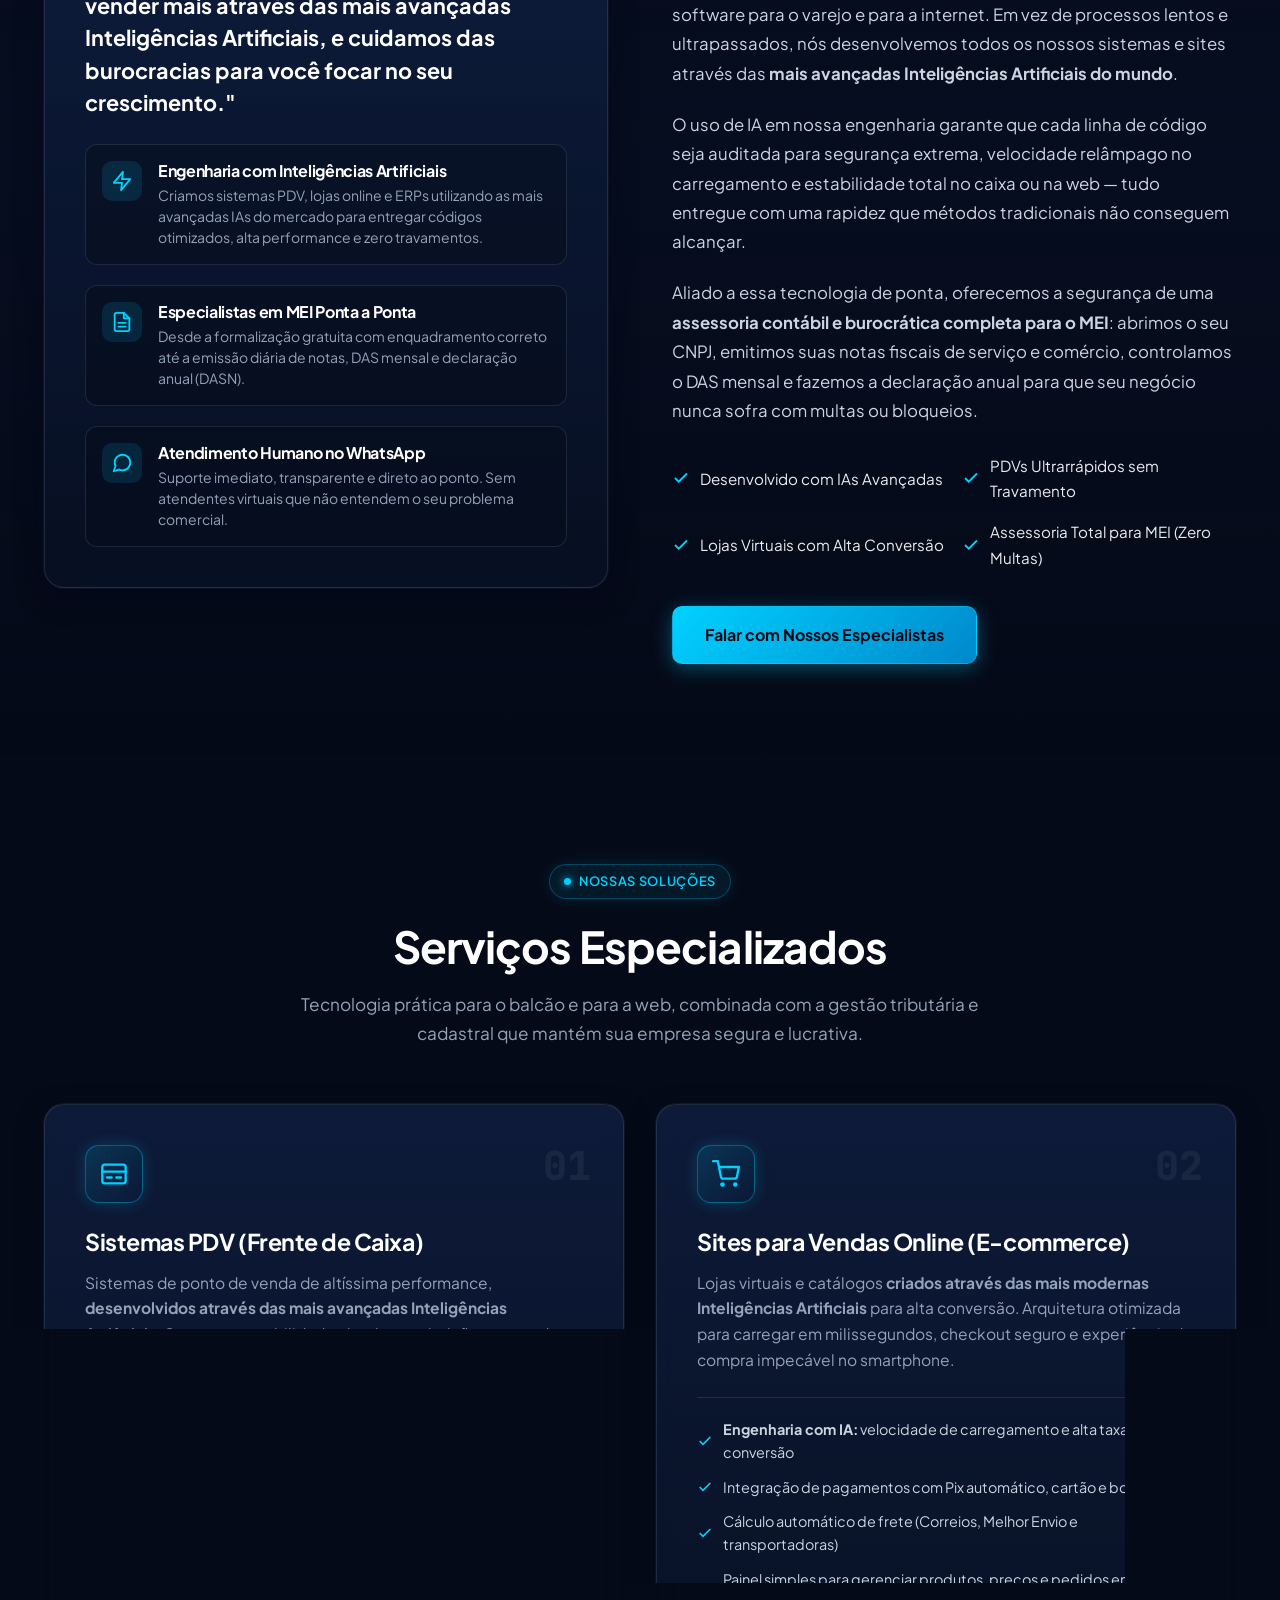
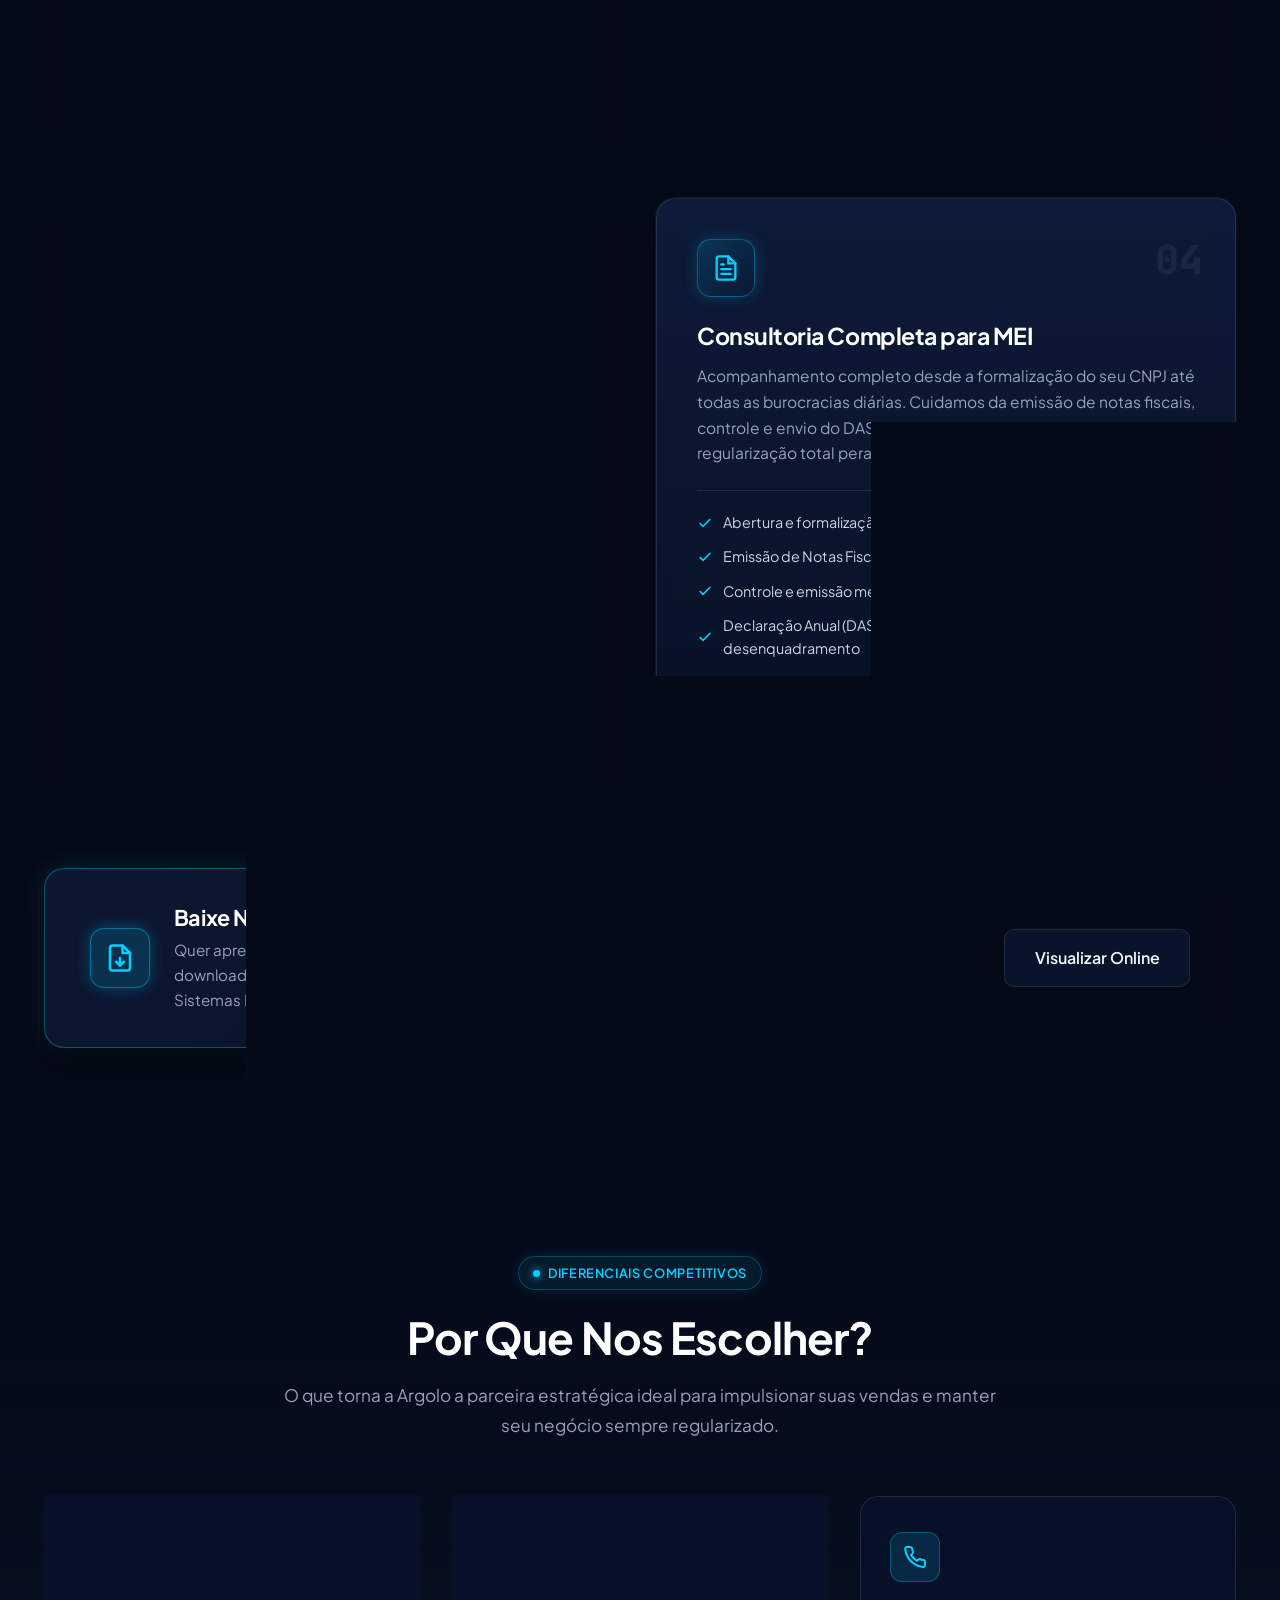
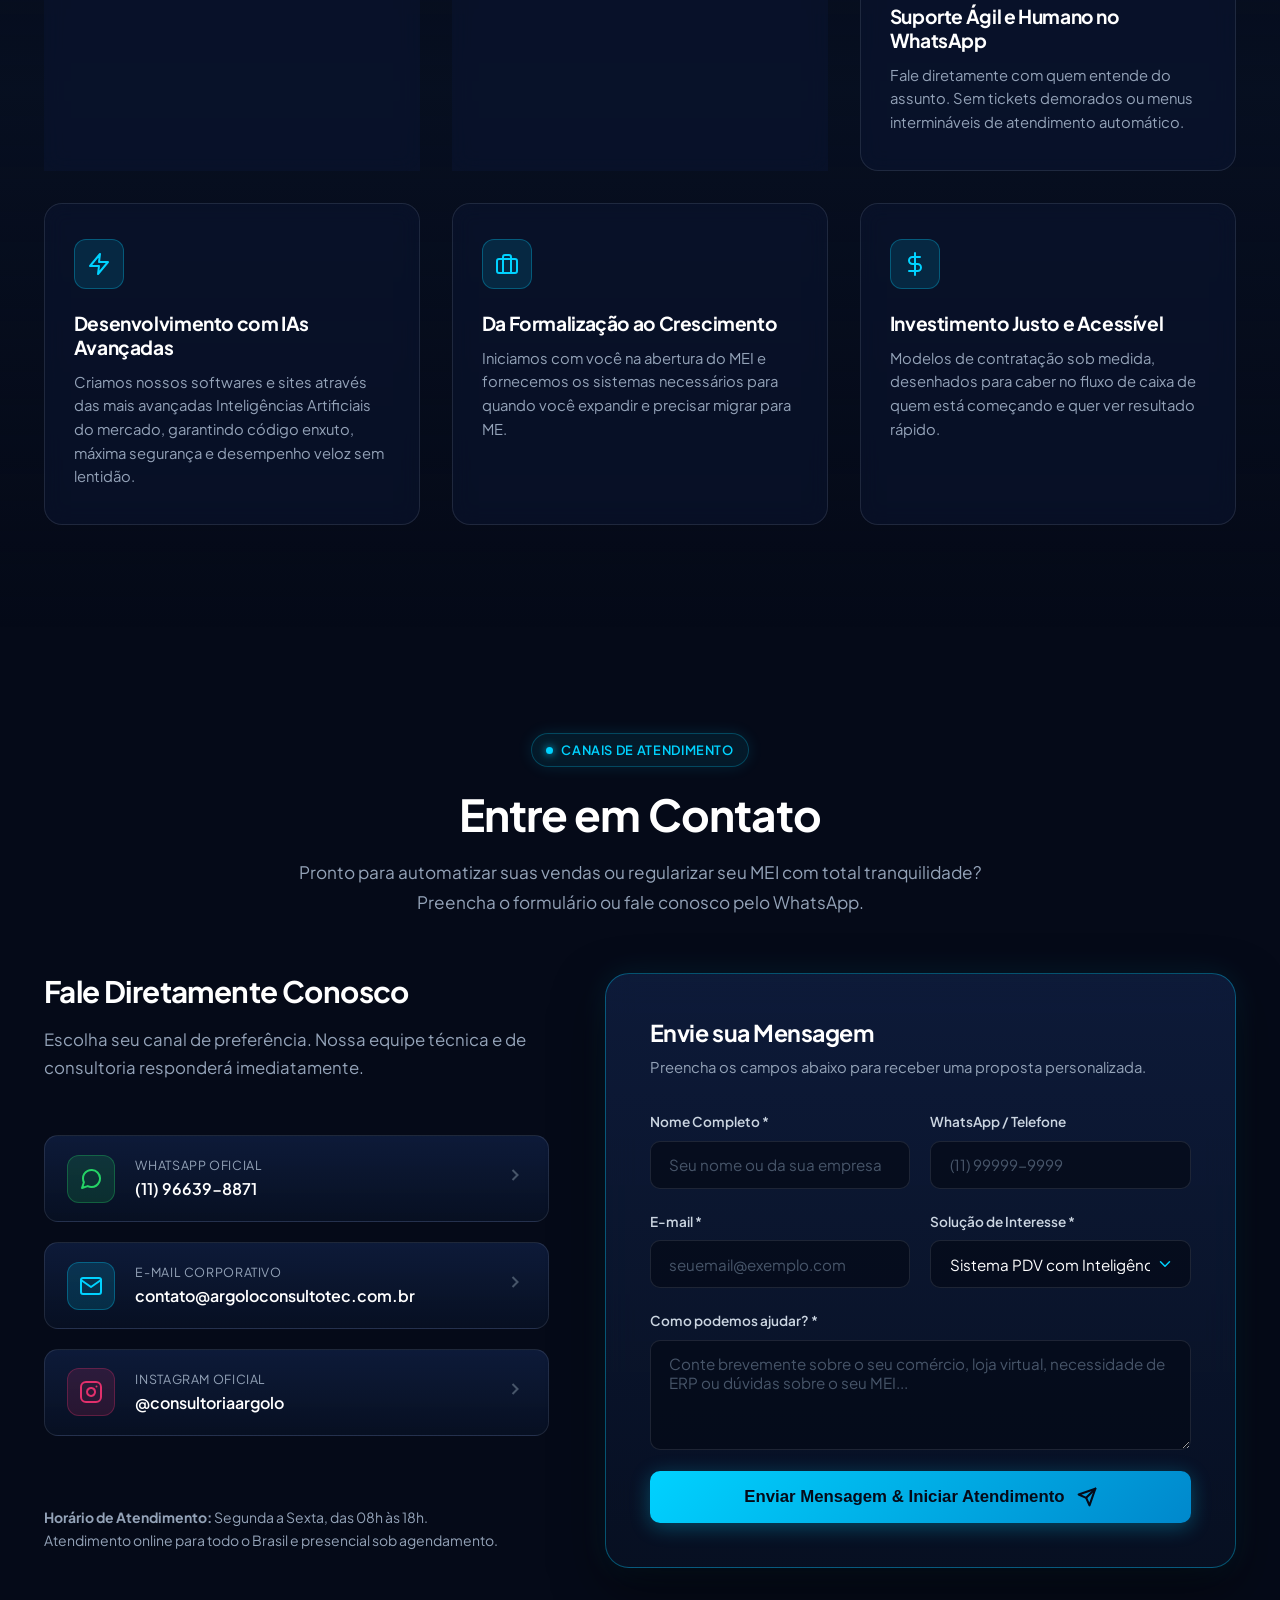
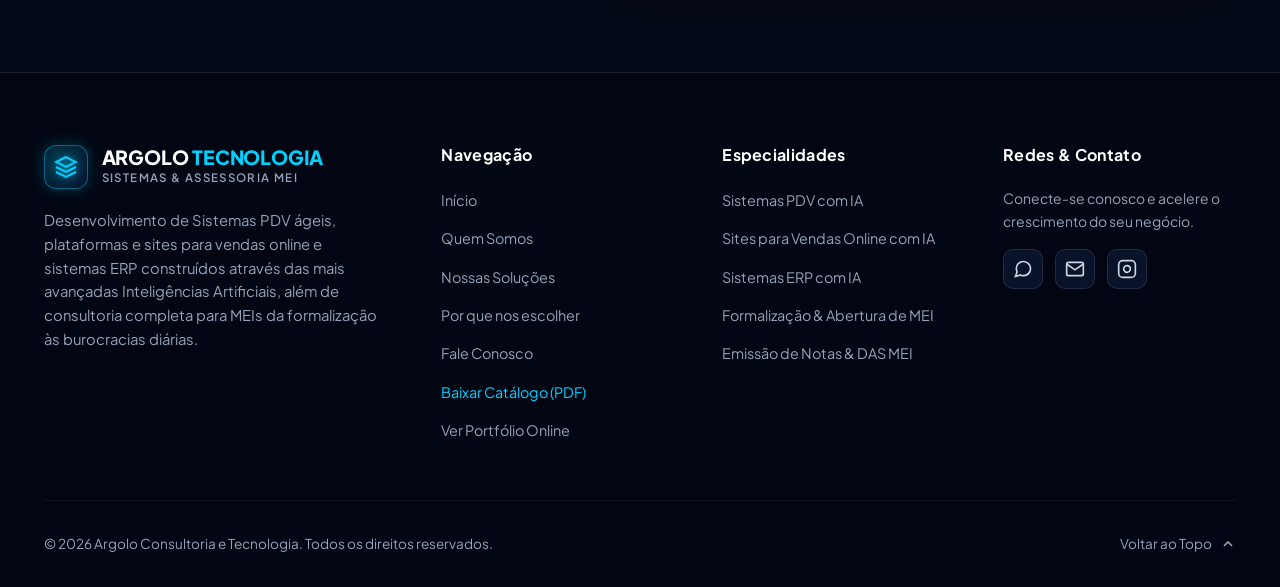
==== commit 3066b455: "Atualizacao do site" ====
--- a/index.html
+++ b/index.html
@@ -69,6 +69,7 @@
           <li><a href="#servicos" class="nav-link">Soluções</a></li>
           <li><a href="#diferenciais" class="nav-link">Por que nos escolher</a></li>
           <li><a href="#contato" class="nav-link">Contato</a></li>
+          <li><a href="downloads/Portfolio_Servicos_Argolo.pdf" download="Portfolio_Servicos_Argolo.pdf" class="nav-link" style="color: var(--cyan-primary); font-weight: 700;">Baixar Portfólio (PDF)</a></li>
         </ul>
       </nav>
 
@@ -118,8 +119,17 @@
             </svg>
           </a>
 
+          <a href="downloads/Portfolio_Servicos_Argolo.pdf" download="Portfolio_Servicos_Argolo.pdf" class="btn-secondary" title="Baixar catálogo oficial em PDF">
+            <svg width="18" height="18" viewBox="0 0 24 24" fill="none" stroke="currentColor" stroke-width="2" stroke-linecap="round" stroke-linejoin="round">
+              <path d="M21 15v4a2 2 0 0 1-2 2H5a2 2 0 0 1-2-2v-4"></path>
+              <polyline points="7 10 12 15 17 10"></polyline>
+              <line x1="12" y1="15" x2="12" y2="3"></line>
+            </svg>
+            <span>Baixar Portfólio (PDF)</span>
+          </a>
+
           <a href="#servicos" class="btn-secondary">
-            <span>Conhecer Nossas Soluções</span>
+            <span>Conhecer Soluções</span>
           </a>
         </div>
 
@@ -548,6 +558,40 @@
           <a href="https://wa.me/5511966398871?text=Ol%C3%A1%2C%20preciso%20de%20Consultoria%20Completa%20para%20MEI%20(Formaliza%C3%A7%C3%A3o%20e%20Burocracias%20Di%C3%A1rias)." target="_blank" rel="noopener noreferrer" class="service-btn">
             <span>Cuidar do Meu MEI com a Argolo</span>
             <svg width="16" height="16" viewBox="0 0 24 24" fill="none" stroke="currentColor" stroke-width="2.5"><line x1="5" y1="12" x2="19" y2="12"></line><polyline points="12 5 19 12 12 19"></polyline></svg>
+          </a>
+        </div>
+      </div>
+
+      <!-- Portfolio Download Callout Box -->
+      <div class="portfolio-download-box reveal">
+        <div class="pdb-left">
+          <div class="pdb-icon">
+            <svg width="30" height="30" viewBox="0 0 24 24" fill="none" stroke="currentColor" stroke-width="2" stroke-linecap="round" stroke-linejoin="round">
+              <path d="M14 2H6a2 2 0 0 0-2 2v16a2 2 0 0 0 2 2h12a2 2 0 0 0 2-2V8z"></path>
+              <polyline points="14 2 14 8 20 8"></polyline>
+              <line x1="12" y1="18" x2="12" y2="12"></line>
+              <polyline points="9 15 12 18 15 15"></polyline>
+            </svg>
+          </div>
+          <div class="pdb-text">
+            <h3>Baixe Nosso Catálogo Oficial de Serviços em PDF</h3>
+            <p>
+              Quer apresentar nossas soluções para sua equipe ou sócio? Faça o download gratuito do nosso portfólio completo com todos os detalhes de Sistemas PDV, E-commerce, ERP com IA e Assessoria para MEI.
+            </p>
+          </div>
+        </div>
+
+        <div class="pdb-actions">
+          <a href="downloads/Portfolio_Servicos_Argolo.pdf" download="Portfolio_Servicos_Argolo.pdf" class="btn-primary">
+            <svg width="18" height="18" viewBox="0 0 24 24" fill="none" stroke="currentColor" stroke-width="2.5" stroke-linecap="round" stroke-linejoin="round">
+              <path d="M21 15v4a2 2 0 0 1-2 2H5a2 2 0 0 1-2-2v-4"></path>
+              <polyline points="7 10 12 15 17 10"></polyline>
+              <line x1="12" y1="15" x2="12" y2="3"></line>
+            </svg>
+            <span>Baixar PDF Grátis</span>
+          </a>
+          <a href="portfolio.html" target="_blank" class="btn-secondary">
+            <span>Visualizar Online</span>
           </a>
         </div>
       </div>
@@ -832,6 +876,8 @@
             <li><a href="#servicos">Nossas Soluções</a></li>
             <li><a href="#diferenciais">Por que nos escolher</a></li>
             <li><a href="#contato">Fale Conosco</a></li>
+            <li><a href="downloads/Portfolio_Servicos_Argolo.pdf" download="Portfolio_Servicos_Argolo.pdf" style="color: var(--cyan-primary);">Baixar Catálogo (PDF)</a></li>
+            <li><a href="portfolio.html" target="_blank">Ver Portfólio Online</a></li>
           </ul>
         </div>
 
--- a/css/style.css
+++ b/css/style.css
@@ -1011,6 +1011,80 @@
   transform: translateX(4px);
 }
 
+/* Portfolio Download Callout Box */
+.portfolio-download-box {
+  margin-top: 3.5rem;
+  background: linear-gradient(135deg, rgba(14, 26, 53, 0.9) 0%, rgba(6, 13, 29, 0.95) 100%);
+  border: 1px solid rgba(0, 210, 255, 0.35);
+  border-radius: 20px;
+  padding: 2.2rem 2.8rem;
+  display: flex;
+  align-items: center;
+  justify-content: space-between;
+  gap: 2rem;
+  box-shadow: 0 15px 35px rgba(0, 0, 0, 0.5), 0 0 25px rgba(0, 210, 255, 0.15);
+  backdrop-filter: blur(12px);
+}
+
+.pdb-left {
+  display: flex;
+  align-items: center;
+  gap: 1.5rem;
+}
+
+.pdb-icon {
+  width: 60px;
+  height: 60px;
+  border-radius: 14px;
+  background: rgba(0, 210, 255, 0.15);
+  border: 1px solid rgba(0, 210, 255, 0.4);
+  display: flex;
+  align-items: center;
+  justify-content: center;
+  color: var(--cyan-primary);
+  flex-shrink: 0;
+  box-shadow: 0 0 15px rgba(0, 210, 255, 0.3);
+}
+
+.pdb-text h3 {
+  font-size: 1.35rem;
+  color: var(--white);
+  margin-bottom: 0.35rem;
+}
+
+.pdb-text p {
+  font-size: 0.95rem;
+  color: var(--silver-muted);
+  max-width: 580px;
+}
+
+.pdb-actions {
+  display: flex;
+  align-items: center;
+  gap: 1rem;
+  flex-shrink: 0;
+}
+
+@media (max-width: 900px) {
+  .portfolio-download-box {
+    flex-direction: column;
+    text-align: center;
+    padding: 2rem;
+  }
+  .pdb-left {
+    flex-direction: column;
+    text-align: center;
+  }
+  .pdb-actions {
+    width: 100%;
+    flex-direction: column;
+  }
+  .pdb-actions a {
+    width: 100%;
+    justify-content: center;
+  }
+}
+
 /* ==========================================================================
    Section: Por que nos escolher (Diferenciais)
    ========================================================================== */
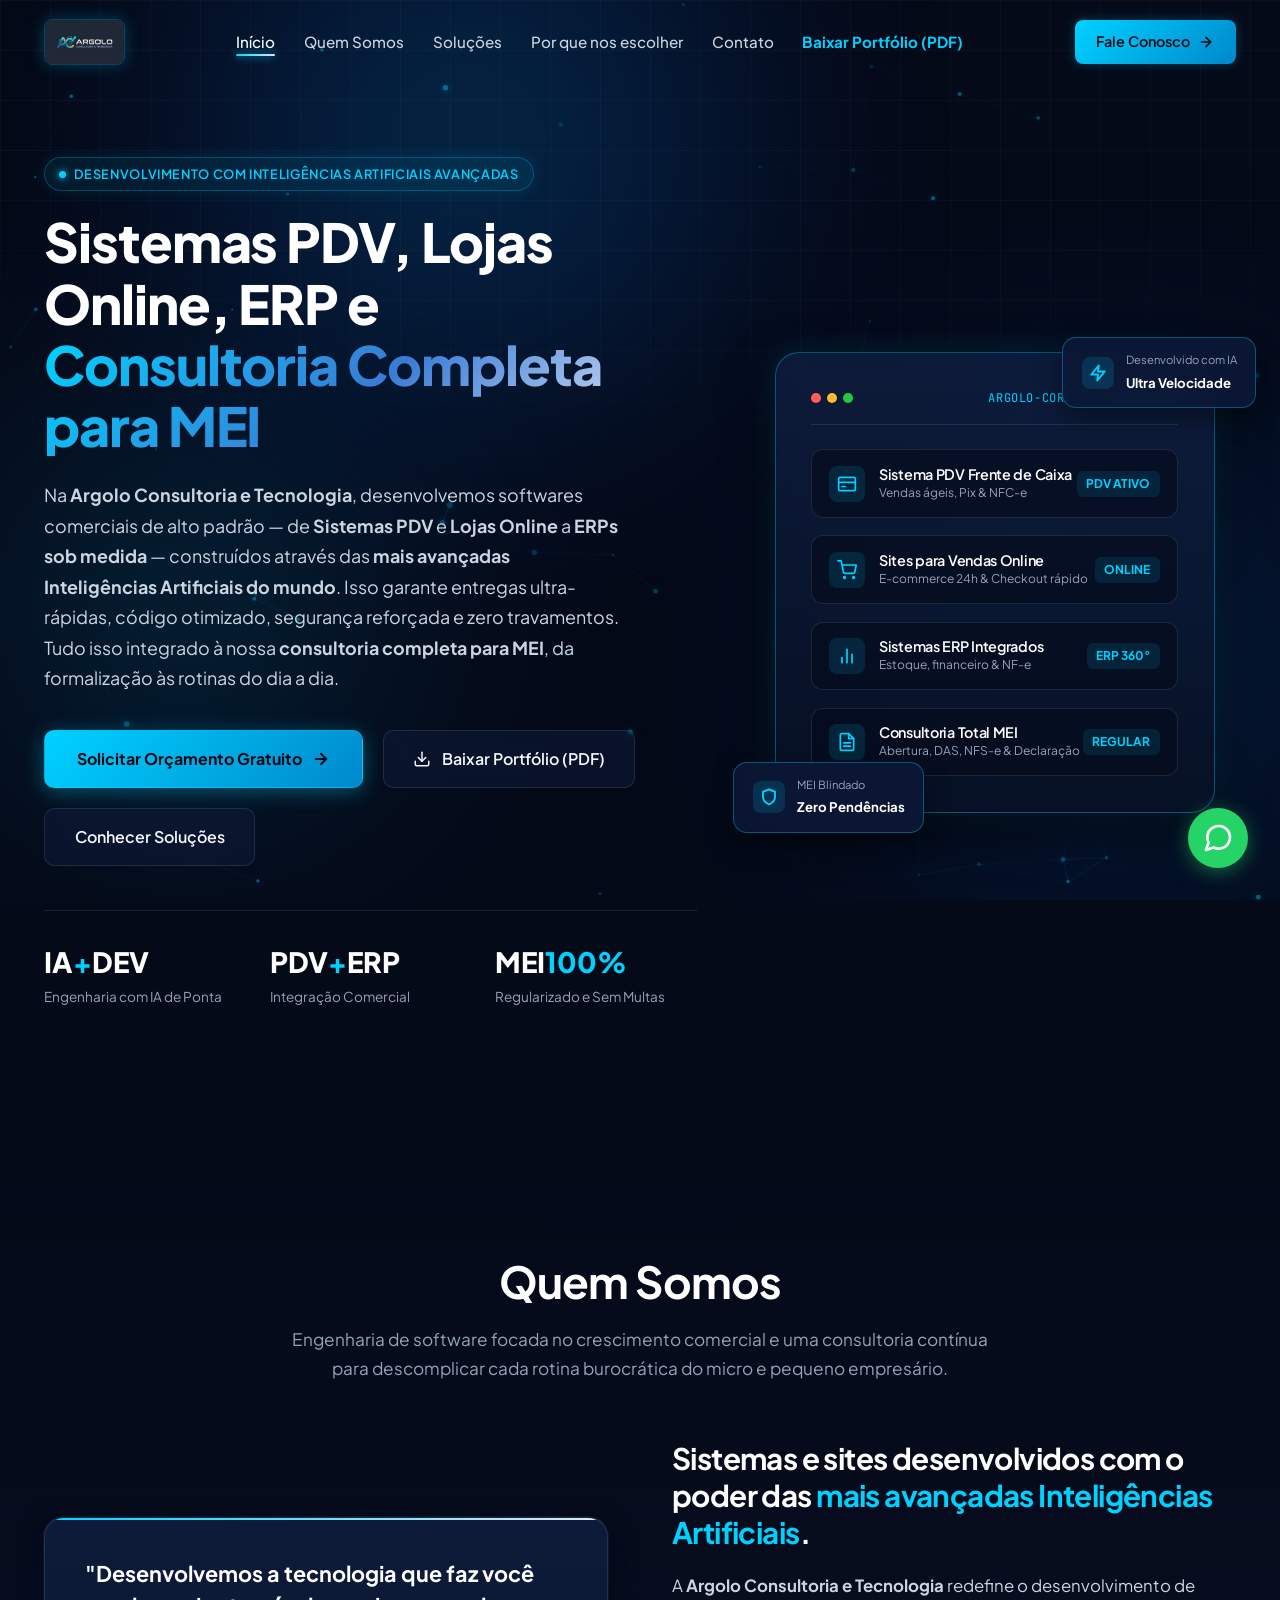
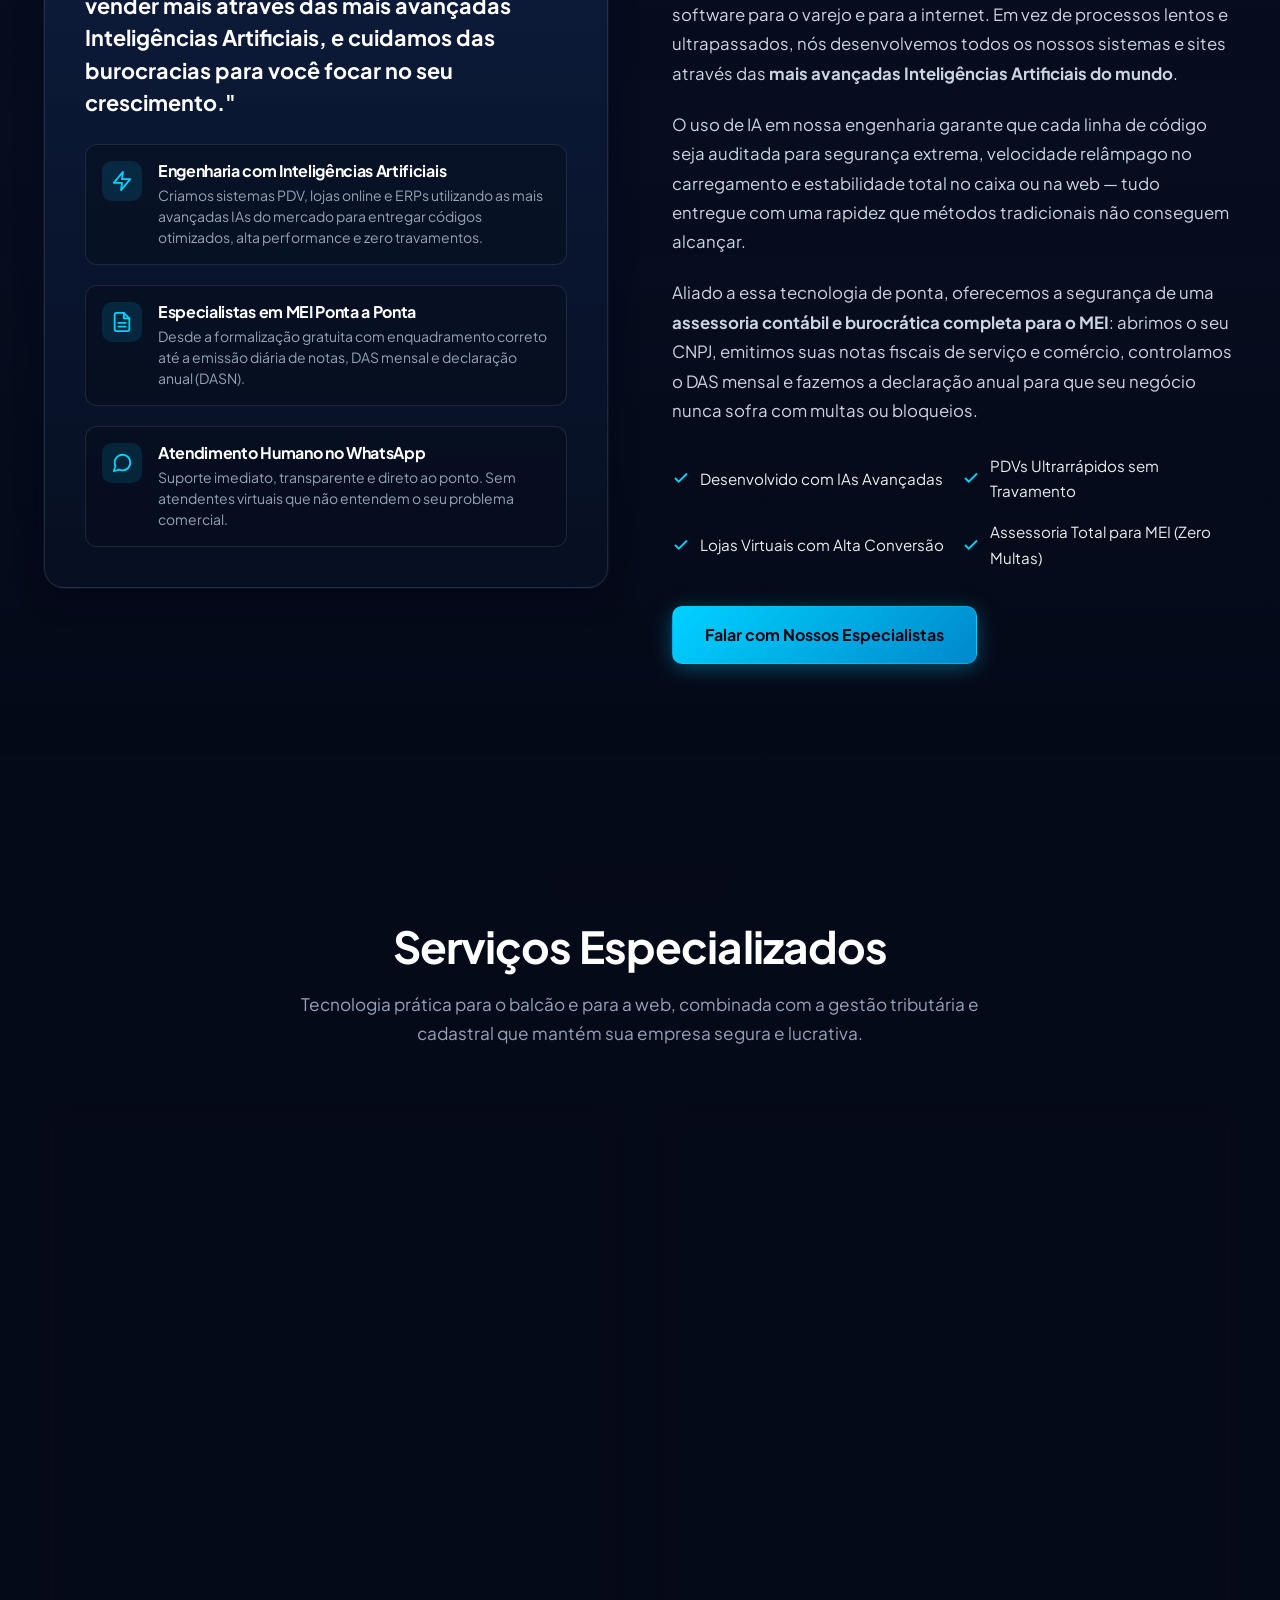
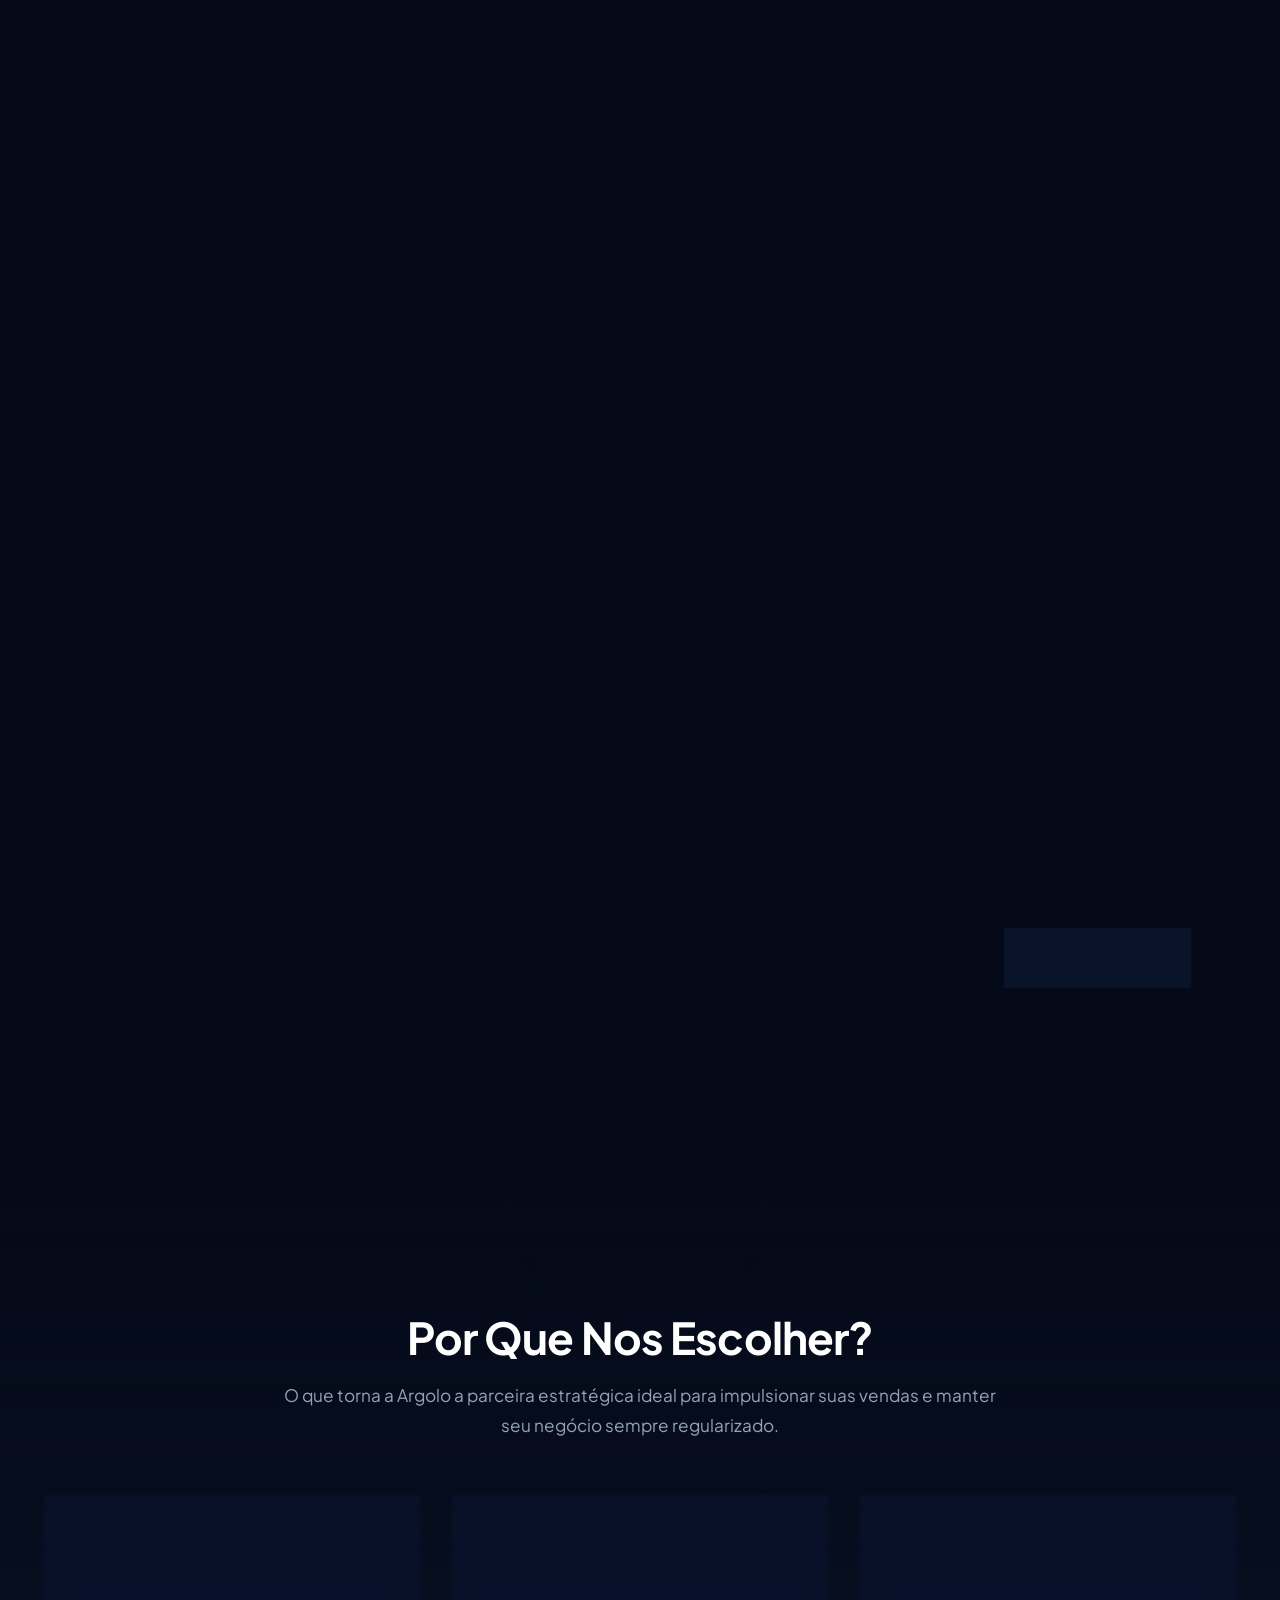
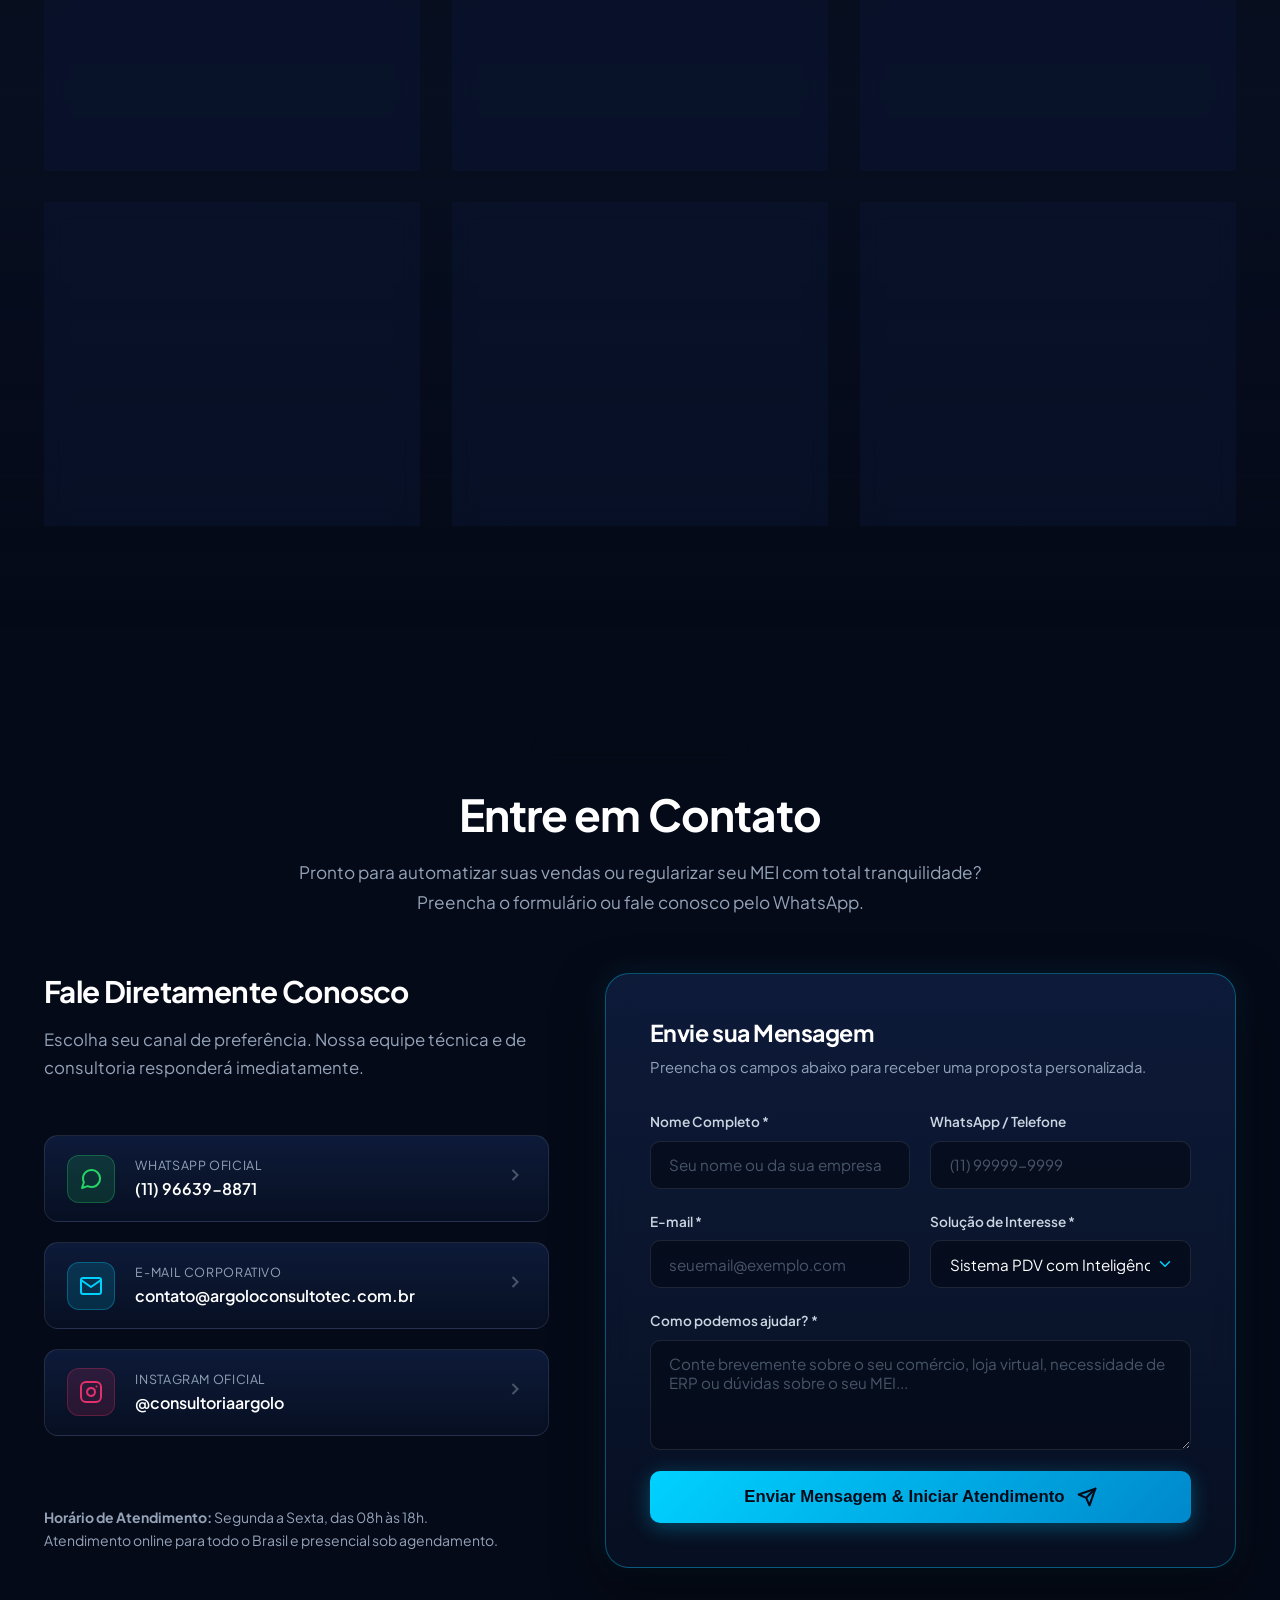
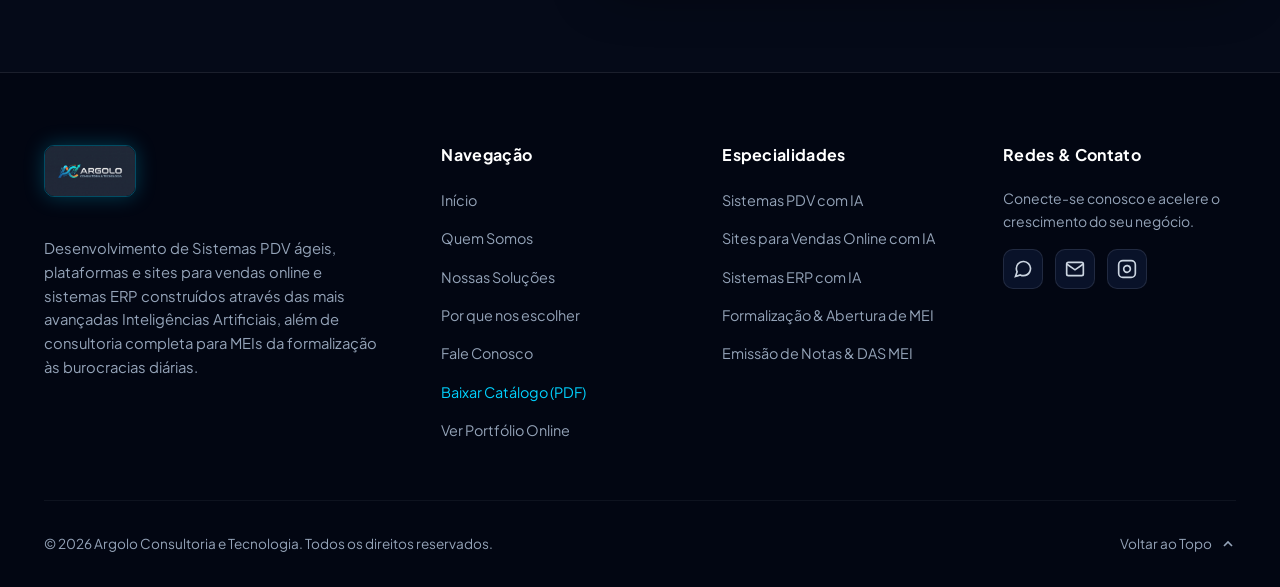
==== commit 72f0642a: "Atualizacao do site" ====
--- a/index.html
+++ b/index.html
@@ -25,6 +25,9 @@
   <link rel="preconnect" href="https://fonts.gstatic.com" crossorigin />
   <link href="https://fonts.googleapis.com/css2?family=Plus+Jakarta+Sans:wght@300;400;500;600;700;800&family=JetBrains+Mono:wght@400;600&display=swap" rel="stylesheet" />
 
+  <!-- Favicon -->
+  <link rel="icon" type="image/jpeg" href="img/logo.jpg" />
+
   <!-- Stylesheet -->
   <link rel="stylesheet" href="css/style.css" />
 </head>
@@ -48,17 +51,7 @@
     <div class="container nav-container">
       <!-- Brand Logo -->
       <a href="#inicio" class="logo" aria-label="Argolo Consultoria e Tecnologia - Página Inicial">
-        <div class="logo-icon-wrapper">
-          <svg viewBox="0 0 24 24" fill="none" stroke="currentColor" stroke-width="2" stroke-linecap="round" stroke-linejoin="round">
-            <polygon points="12 2 2 7 12 12 22 7 12 2"></polygon>
-            <polyline points="2 17 12 22 22 17"></polyline>
-            <polyline points="2 12 12 17 22 12"></polyline>
-          </svg>
-        </div>
-        <div class="logo-text-group">
-          <span class="logo-title">ARGOLO <span>TECNOLOGIA</span></span>
-          <span class="logo-subtitle">Sistemas & Assessoria MEI</span>
-        </div>
+        <img src="img/logo.jpg" alt="Argolo Consultoria e Tecnologia" class="site-header-logo" />
       </a>
 
       <!-- Desktop & Mobile Navigation Links -->
@@ -850,18 +843,8 @@
     <div class="container">
       <div class="footer-top">
         <div class="footer-brand">
-          <a href="#inicio" class="logo">
-            <div class="logo-icon-wrapper">
-              <svg viewBox="0 0 24 24" fill="none" stroke="currentColor" stroke-width="2">
-                <polygon points="12 2 2 7 12 12 22 7 12 2"></polygon>
-                <polyline points="2 17 12 22 22 17"></polyline>
-                <polyline points="2 12 12 17 22 12"></polyline>
-              </svg>
-            </div>
-            <div class="logo-text-group">
-              <span class="logo-title">ARGOLO <span>TECNOLOGIA</span></span>
-              <span class="logo-subtitle">Sistemas & Assessoria MEI</span>
-            </div>
+          <a href="#inicio" class="logo" aria-label="Argolo Consultoria e Tecnologia - Início">
+            <img src="img/logo.jpg" alt="Argolo Consultoria e Tecnologia" class="site-footer-logo" />
           </a>
           <p>
             Desenvolvimento de Sistemas PDV ágeis, plataformas e sites para vendas online e sistemas ERP construídos através das mais avançadas Inteligências Artificiais, além de consultoria completa para MEIs da formalização às burocracias diárias.
--- a/css/style.css
+++ b/css/style.css
@@ -281,6 +281,40 @@
   transform: translateY(-1px);
 }
 
+.site-header-logo {
+  height: 46px;
+  width: auto;
+  border-radius: 8px;
+  display: block;
+  object-fit: contain;
+  box-shadow: 0 0 16px rgba(0, 210, 255, 0.25);
+  border: 1px solid rgba(0, 210, 255, 0.3);
+  transition: transform var(--transition-fast), box-shadow var(--transition-fast);
+}
+
+.site-header-logo:hover {
+  transform: translateY(-2px);
+  box-shadow: 0 0 25px rgba(0, 210, 255, 0.5);
+  border-color: var(--cyan-primary);
+}
+
+.site-footer-logo {
+  height: 52px;
+  width: auto;
+  border-radius: 10px;
+  display: block;
+  object-fit: contain;
+  box-shadow: 0 0 20px rgba(0, 210, 255, 0.25);
+  border: 1px solid rgba(0, 210, 255, 0.35);
+  margin-bottom: 1.25rem;
+  transition: transform var(--transition-fast);
+}
+
+.site-footer-logo:hover {
+  transform: translateY(-2px);
+  box-shadow: 0 0 25px rgba(0, 210, 255, 0.5);
+}
+
 .logo-icon-wrapper {
   position: relative;
   width: 44px;
@@ -1636,6 +1670,10 @@
 }
 
 @media (max-width: 768px) {
+  .site-header-logo {
+    height: 38px;
+  }
+
   .mobile-toggle {
     display: block;
   }
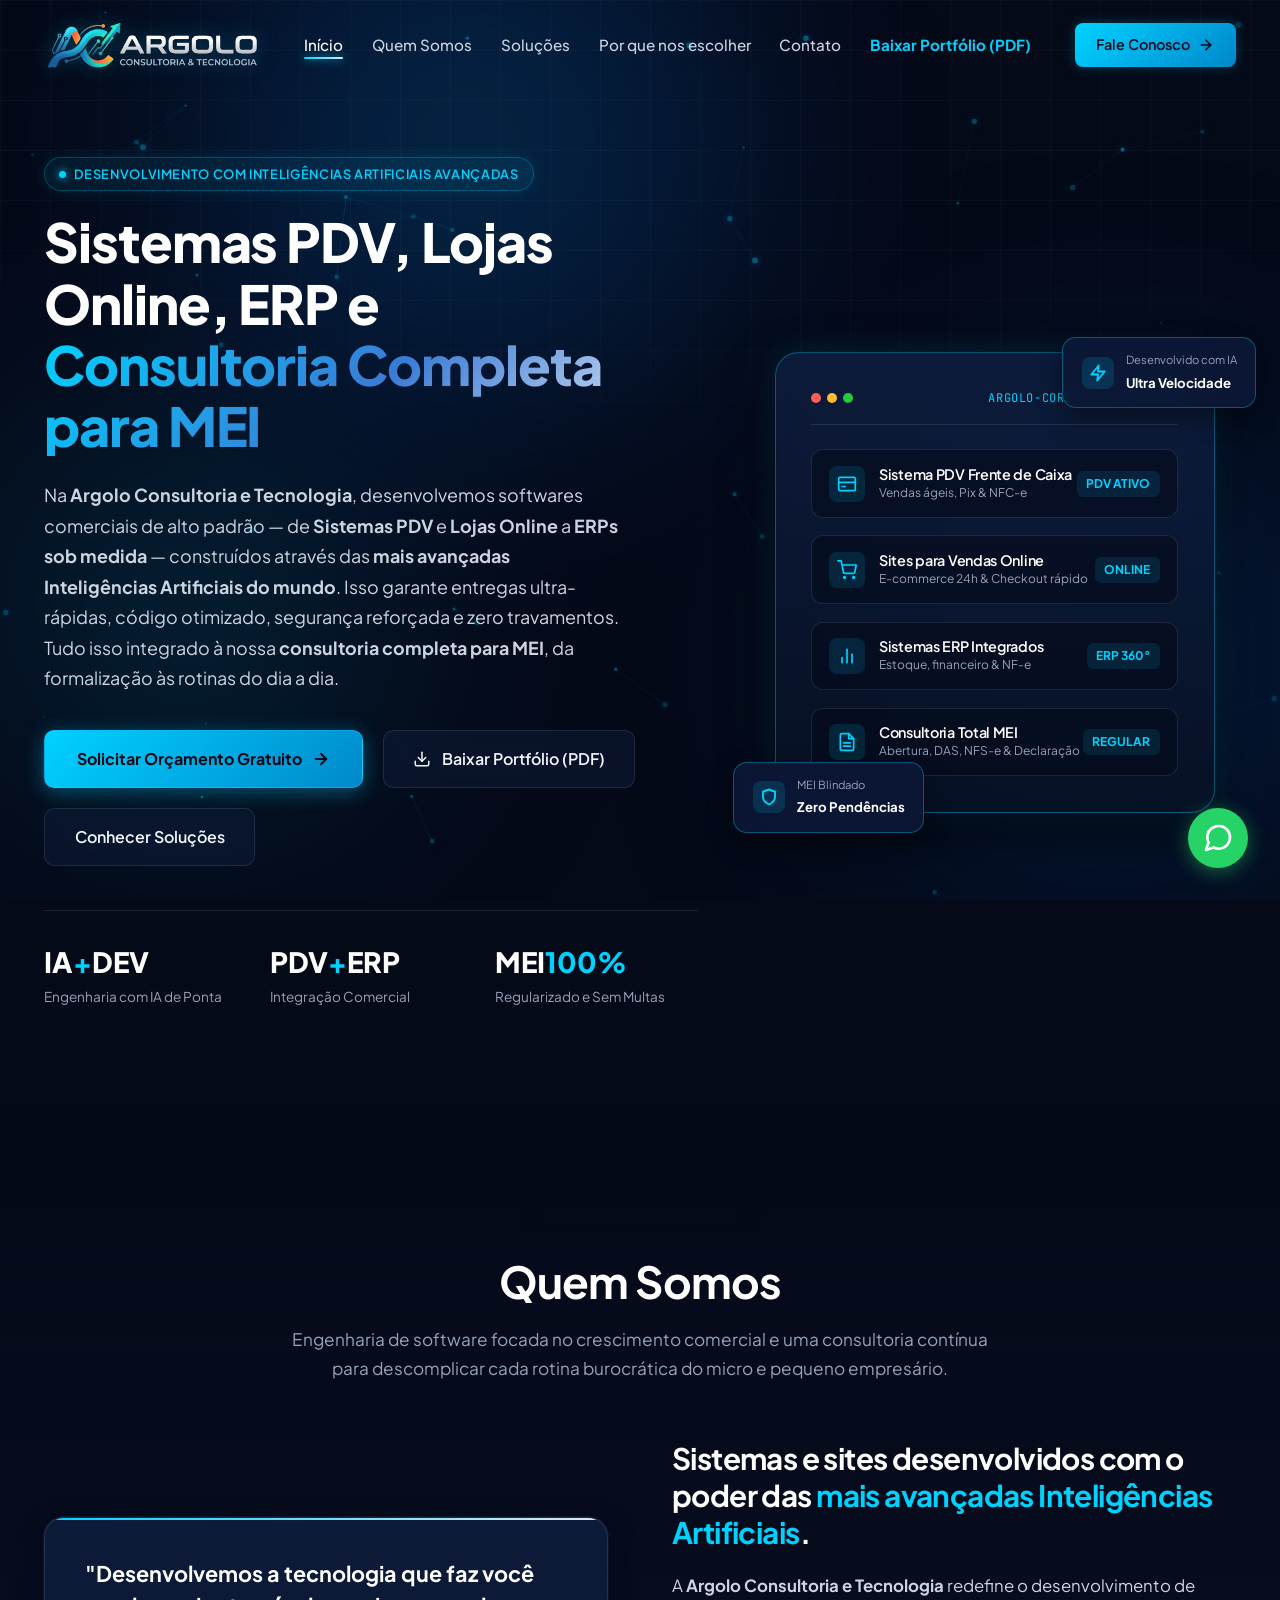
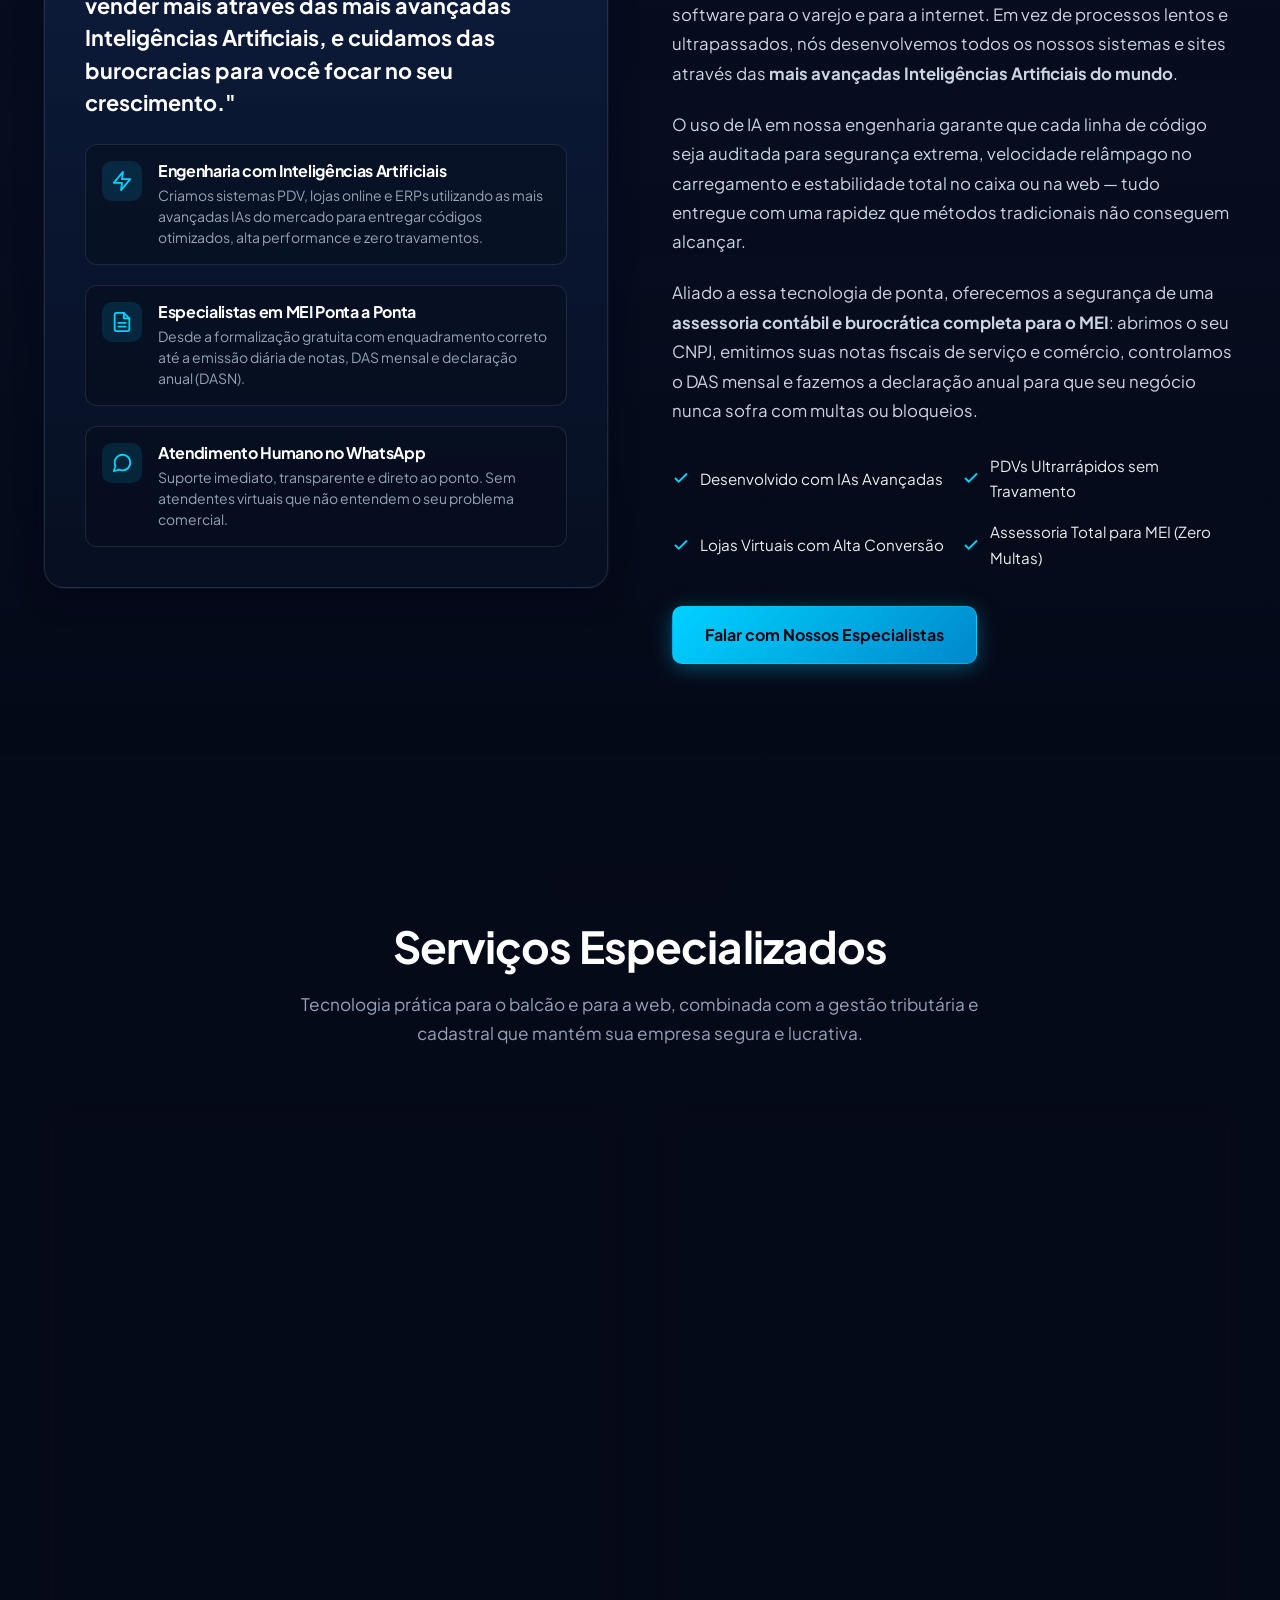
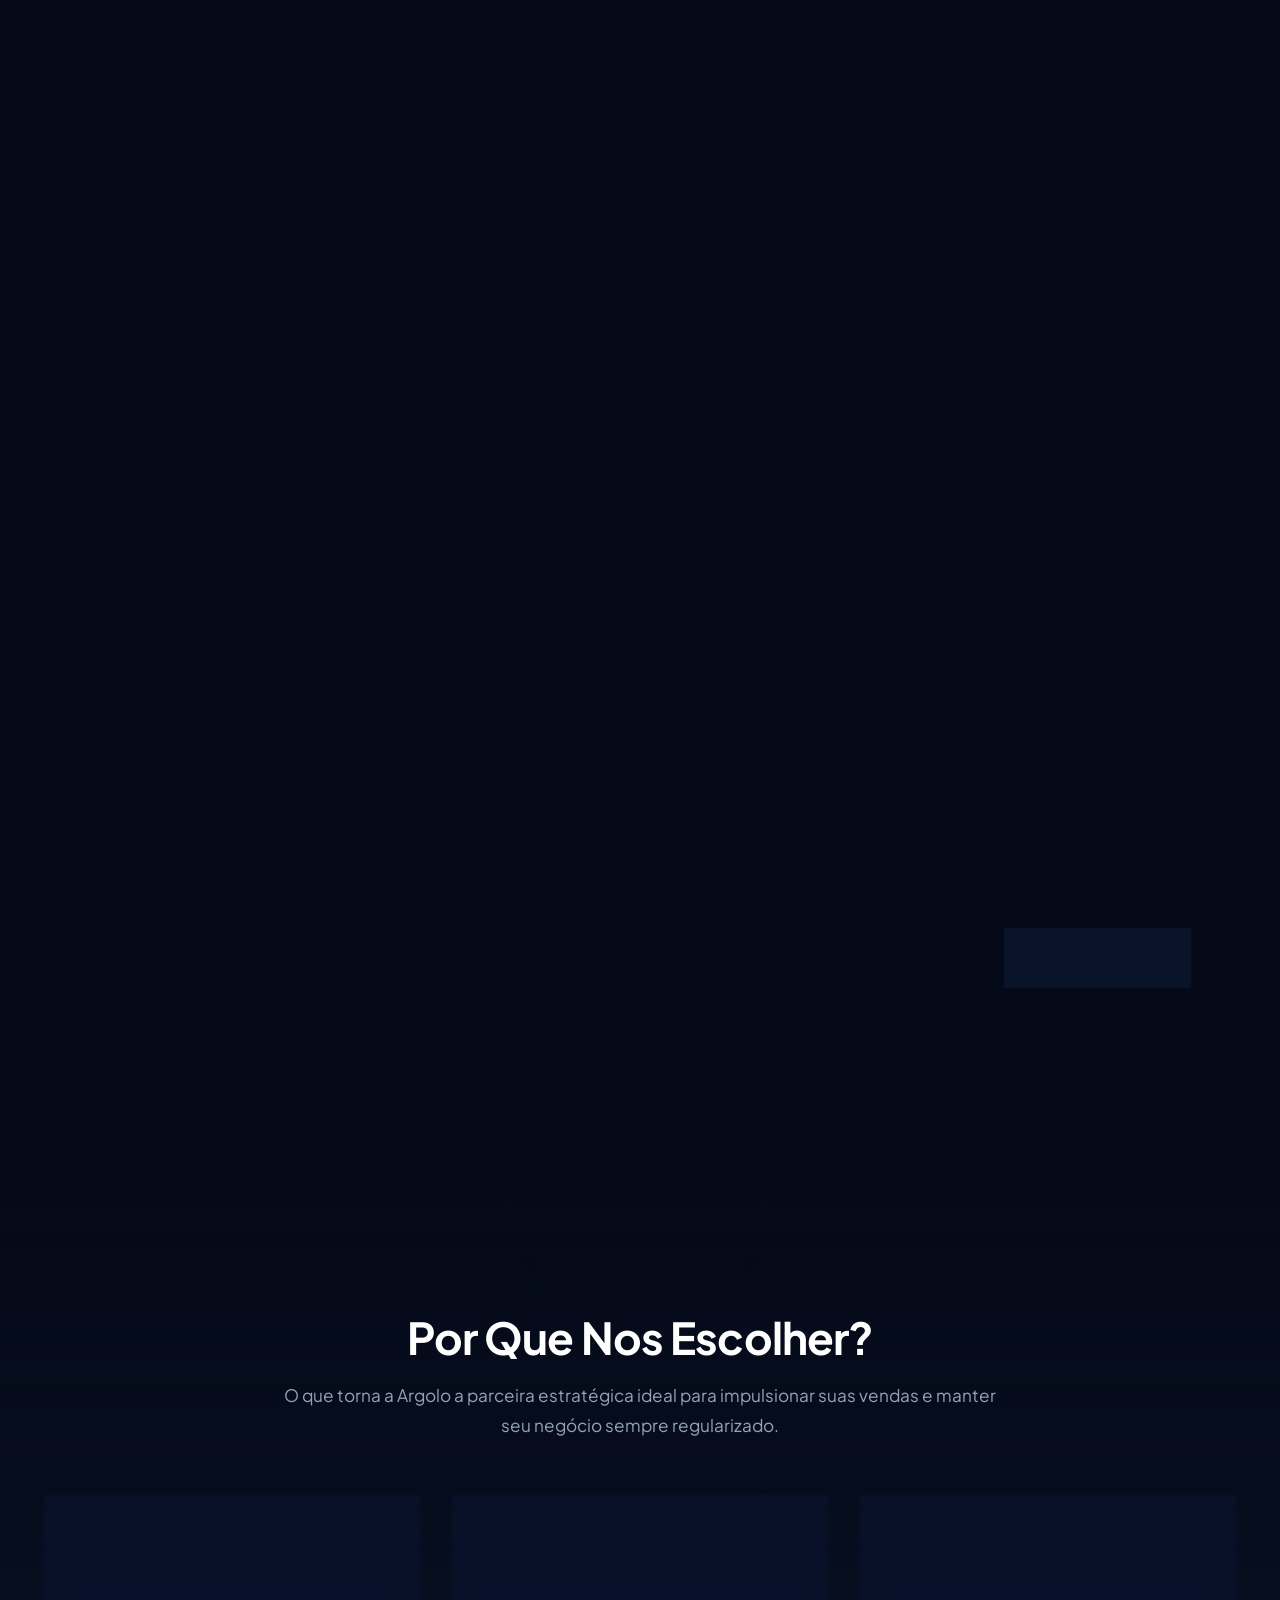
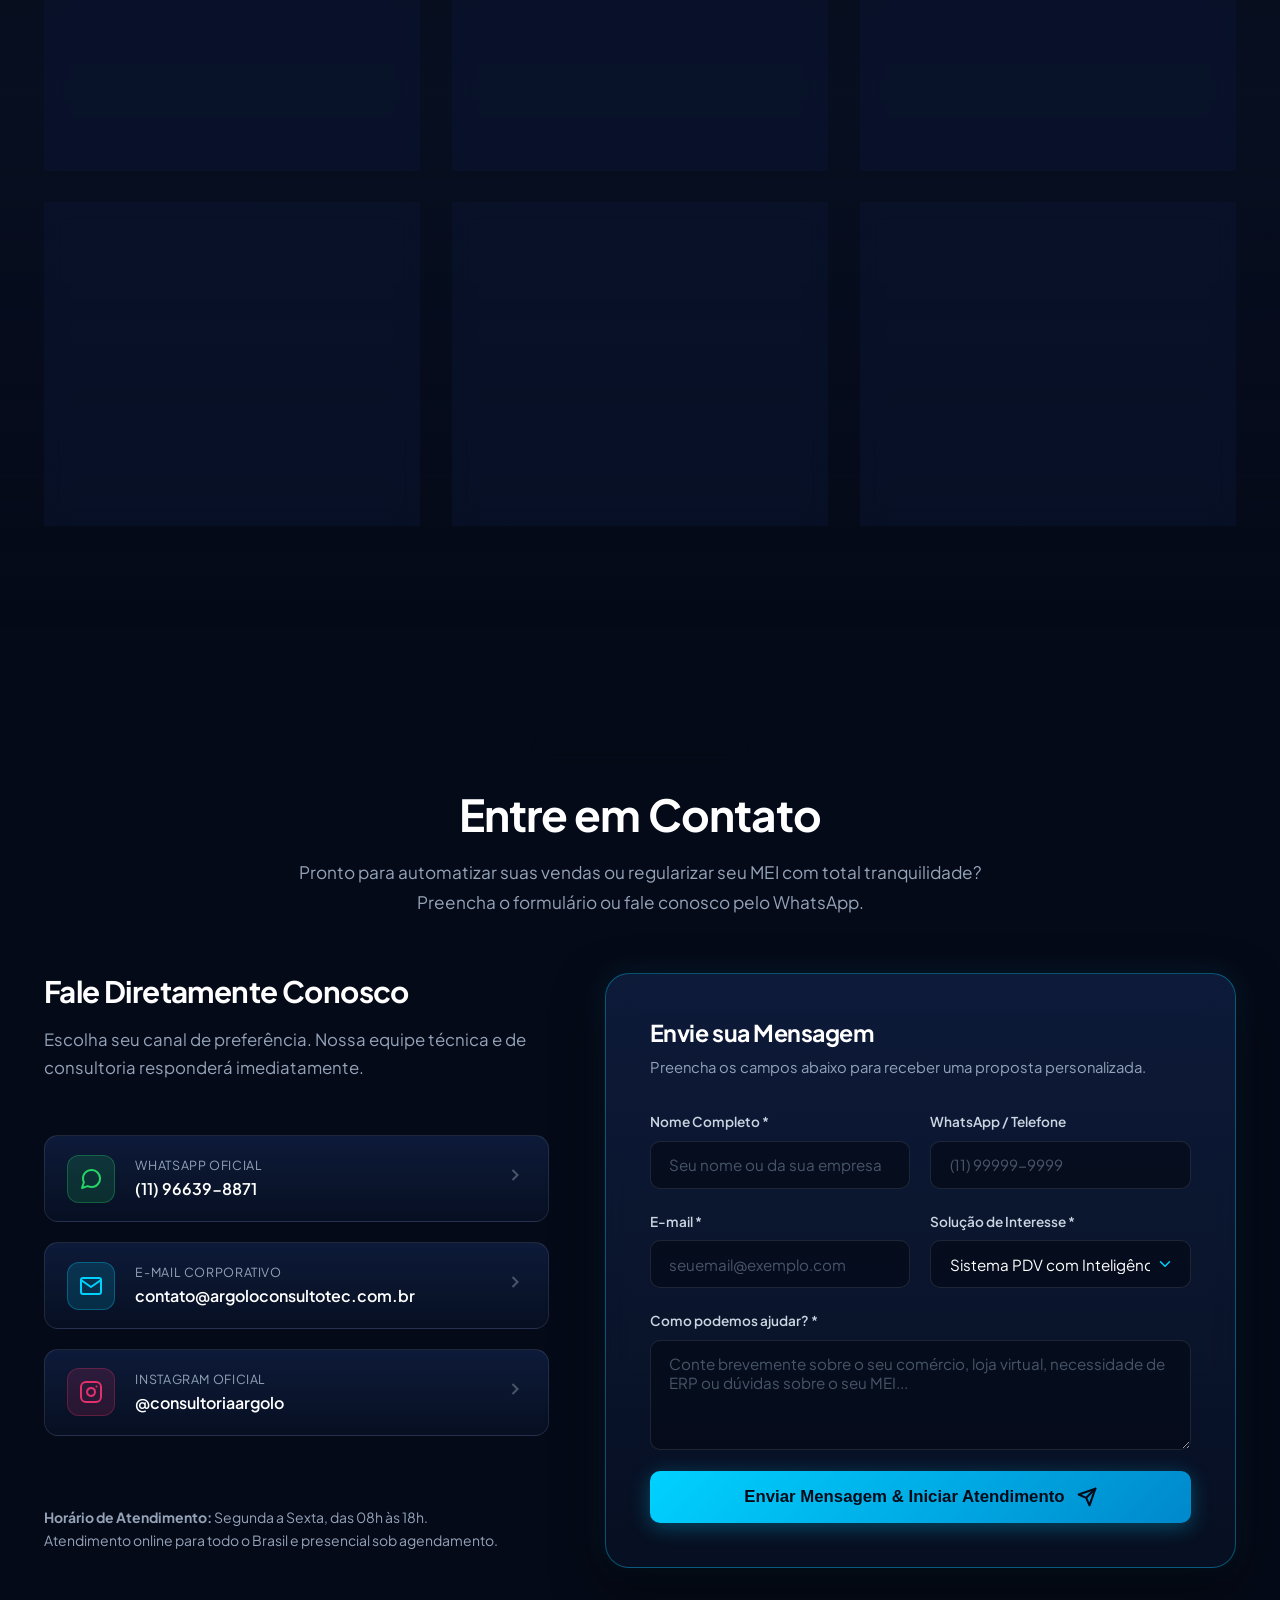
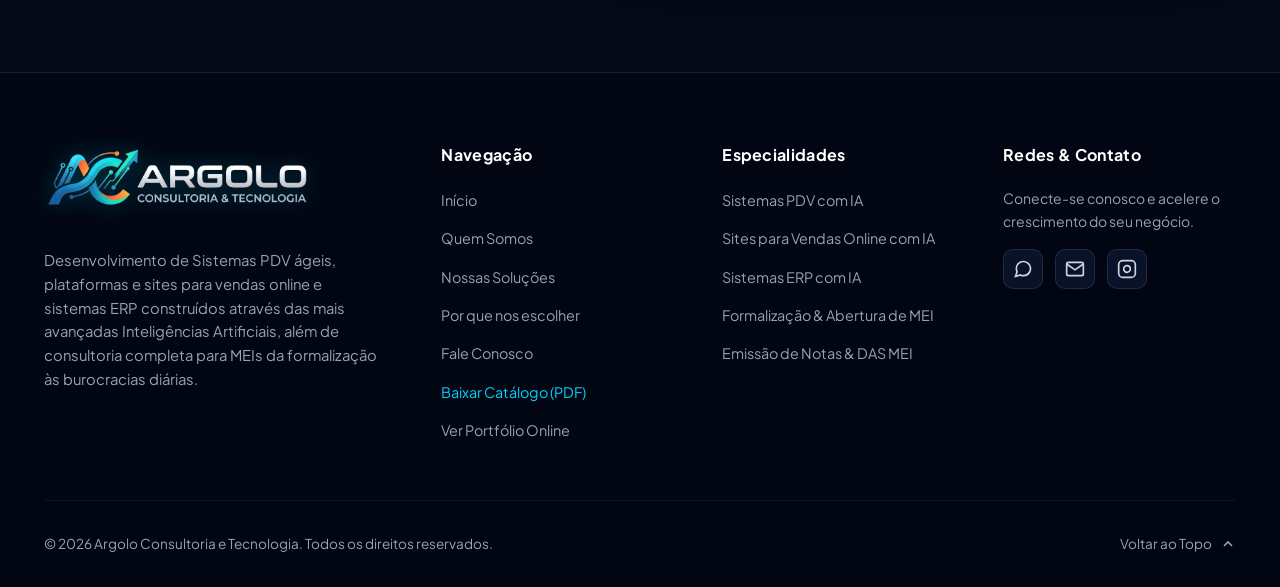
==== commit 667ba801: "Atualizacao do site" ====
--- a/index.html
+++ b/index.html
@@ -51,7 +51,7 @@
     <div class="container nav-container">
       <!-- Brand Logo -->
       <a href="#inicio" class="logo" aria-label="Argolo Consultoria e Tecnologia - Página Inicial">
-        <img src="img/logo.jpg" alt="Argolo Consultoria e Tecnologia" class="site-header-logo" />
+        <img src="img/logo_transparent.png" alt="Argolo Consultoria e Tecnologia" class="site-header-logo" />
       </a>
 
       <!-- Desktop & Mobile Navigation Links -->
@@ -844,7 +844,7 @@
       <div class="footer-top">
         <div class="footer-brand">
           <a href="#inicio" class="logo" aria-label="Argolo Consultoria e Tecnologia - Início">
-            <img src="img/logo.jpg" alt="Argolo Consultoria e Tecnologia" class="site-footer-logo" />
+            <img src="img/logo_transparent.png" alt="Argolo Consultoria e Tecnologia" class="site-footer-logo" />
           </a>
           <p>
             Desenvolvimento de Sistemas PDV ágeis, plataformas e sites para vendas online e sistemas ERP construídos através das mais avançadas Inteligências Artificiais, além de consultoria completa para MEIs da formalização às burocracias diárias.
--- a/css/style.css
+++ b/css/style.css
@@ -282,37 +282,34 @@
 }
 
 .site-header-logo {
-  height: 46px;
+  height: 52px;
   width: auto;
-  border-radius: 8px;
+  max-width: 250px;
   display: block;
   object-fit: contain;
-  box-shadow: 0 0 16px rgba(0, 210, 255, 0.25);
-  border: 1px solid rgba(0, 210, 255, 0.3);
-  transition: transform var(--transition-fast), box-shadow var(--transition-fast);
+  filter: drop-shadow(0 0 10px rgba(0, 210, 255, 0.25));
+  transition: transform var(--transition-fast), filter var(--transition-fast);
 }
 
 .site-header-logo:hover {
-  transform: translateY(-2px);
-  box-shadow: 0 0 25px rgba(0, 210, 255, 0.5);
-  border-color: var(--cyan-primary);
+  transform: translateY(-2px) scale(1.03);
+  filter: drop-shadow(0 0 20px rgba(0, 210, 255, 0.6));
 }
 
 .site-footer-logo {
-  height: 52px;
+  height: 64px;
   width: auto;
-  border-radius: 10px;
+  max-width: 280px;
   display: block;
   object-fit: contain;
-  box-shadow: 0 0 20px rgba(0, 210, 255, 0.25);
-  border: 1px solid rgba(0, 210, 255, 0.35);
   margin-bottom: 1.25rem;
-  transition: transform var(--transition-fast);
+  filter: drop-shadow(0 0 12px rgba(0, 210, 255, 0.25));
+  transition: transform var(--transition-fast), filter var(--transition-fast);
 }
 
 .site-footer-logo:hover {
-  transform: translateY(-2px);
-  box-shadow: 0 0 25px rgba(0, 210, 255, 0.5);
+  transform: translateY(-2px) scale(1.03);
+  filter: drop-shadow(0 0 22px rgba(0, 210, 255, 0.6));
 }
 
 .logo-icon-wrapper {
@@ -1671,7 +1668,8 @@
 
 @media (max-width: 768px) {
   .site-header-logo {
-    height: 38px;
+    height: 42px;
+    max-width: 195px;
   }
 
   .mobile-toggle {
